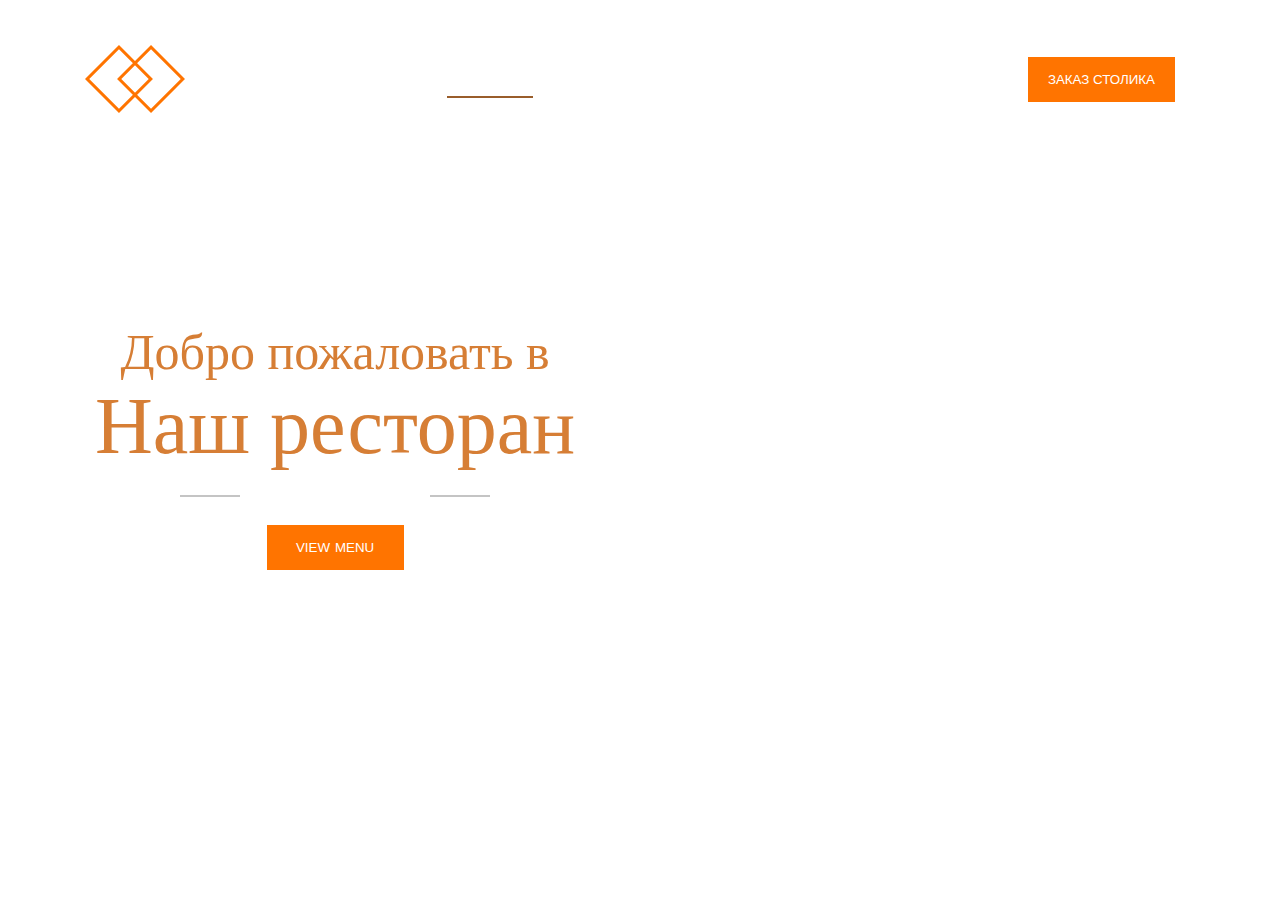
==== public/index.html @ fabf2971 "Сверстал шапку" ====
<!DOCTYPE html><html lang="en"><head>    <meta charset="UTF-8">    <meta http-equiv="X-UA-Compatible" content="IE=edge">    <meta name="viewport" content="width=device-width,initial-scale=1">    <link rel="stylesheet" href="css/main.min.css">    <title>Наш ресторан - ДОМ ЛУЧШЕЙ ЕДЫ</title></head><body>    <header class="header header__block">    <div class="conteiner">        <div class="header__menu menu">            <div class="logo logo__header">                <picture><source srcset="img/icon/logo.svg" type="image/webp"><img src="img/icon/logo.svg" alt=""></picture>            </div>            <div class="menu__burger-header visually-hidden">                <span class="burger"><span>            </span></span></div>            <div class="menu__header">                <nav class="header__nav nav">                    <ul class="menu-list list__menu">                        <li class="active"><a href="index.html">ГЛАВНАЯ</a></li>                        <li><a href="#">МЕНЮ</a></li>                        <li><a href="#">О НАС</a></li>                        <li><a href="#">БРОНЬ</a></li>                        <li><a href="#"><picture><source srcset="img/icon/cart.svg" type="image/webp"><img src="img/icon/cart.svg" alt=""></picture></a></li>                    </ul>                </nav>                <div class="booking booking__wrap">                    <div class="contact">                        <a href="tel:+9998887654"><picture><source srcset="img/icon/phone.svg" type="image/webp"><img src="img/icon/phone.svg" width="23px" alt=""></picture><span class="number number-header">+999-888-76-54</span></a>                        <p>Свяжитесь с нами для<br>                              бронирования</p>                    </div>                    <div class="bt__wrapper"><button class="bt bt__nav bt-page" type="button">ЗАКАЗ СТОЛИКА</button></div>                </div>            </div>        </div>        <div class="welcome welcome__wrap">            <div class="wrap__welcome">                <p class="header__title">Добро пожаловать в <br><span class="header__title-big">Наш ресторан</span></p>                <h1 class="h1 h1__welcome">ДОМ ЛУЧШЕЙ ЕДЫ</h1>                <button type="button" class="bt bt-page bt__view">MENU</button>            </div>        </div>    </div></header>     <script src="js/main.js"></script></body></html>
---- public/css/main.min.css ----
@charset "UTF-8";body,p,ul{margin:0}html{-webkit-box-sizing:border-box;box-sizing:border-box}body,ul{padding:0}ul{list-style:none}body{font-family:"Tinos";font-weight:400;-webkit-box-sizing:border-box;box-sizing:border-box}a{text-decoration:none}a:link,a:visited{color:#fff}a:hover{color:#bb743a}a:active{color:#995d2b}.conteiner{margin:0 auto;max-width:1110px;padding:0 10px;width:100%}button{border:0;padding:0;background:0 0;cursor:pointer}.bt{color:#fff;-webkit-transition:.5s;-o-transition:.5s;transition:.5s}.bt-page{background-color:#ff7400;padding:15px 20px}.bt-page :active,.bt-page :focus,.bt-page:hover{background-color:#c75c05;color:#f3decc;-webkit-transition:.5s;-o-transition:.5s;transition:.5s}.bt__view{width:137px;text-align:center}.bt__wrapper{display:-webkit-inline-box;display:-ms-inline-flexbox;display:inline-flex;-webkit-box-align:center;-ms-flex-align:center;align-items:center}@font-face{font-family:"Tinos";src:url(/font/Tinos.woff2),url(/font/Tinos.woff);font-weight:400;font-style:normal;font-display:swap}@font-face{font-family:"Open Sans";src:url(/font/OpenSans-Regular.woff2),url(/font/OpenSans-Regular.woff);font-weight:400;font-style:normal;font-display:swap}@font-face{font-family:"Open Sans";src:url(/font/OpenSans-Bold.woff2),url(/font/OpenSans-Bold.woff);font-weight:700;font-style:normal;font-display:swap}@font-face{font-family:"Open Sans";src:url(/font/OpenSans-italic.woff2),url(/font/OpenSans-italic.woff);font-weight:400;font-style:italic;font-display:swap}.header__block{background-image:url(/img/bg/bg_header.jpg);background-position:50% 50%;background-size:cover;background-repeat:no-repeat;min-height:800px;height:100%;color:#fff;padding-top:45px;font-size:14px;overflow:hidden}.burger,.burger::after,.burger::before{display:block;width:30px;height:4px;border-radius:50px;background-color:#ff7400}.burger{-webkit-transition:.5s;-o-transition:.5s;transition:.5s;position:relative;margin-right:18px}.burger::after,.burger::before{content:"";position:absolute;z-index:2}.burger::after{top:8px;left:0}.burger::before{top:-8px;left:0}.burger__open{display:block;background-color:transparent}.burger__open::after,.burger__open::before{-webkit-transition:.5s;-o-transition:.5s;transition:.5s;top:0;left:0;-webkit-transform:rotate(40deg);-ms-transform:rotate(40deg);transform:rotate(40deg)}.burger__open::before{-webkit-transform:rotate(-40deg);-ms-transform:rotate(-40deg);transform:rotate(-40deg)}.menu__active{background-color:#81420e;position:absolute;width:320px;min-height:500px;height:100%;top:0;right:0}.menu__active .header__nav::after{content:"";height:0}.menu__active .menu-list{margin-top:50px;margin-left:25px;margin-right:60px}.menu__active,.menu__active .list__menu{display:-webkit-box;display:-ms-flexbox;display:flex;-webkit-box-orient:vertical;-webkit-box-direction:normal;-ms-flex-direction:column;flex-direction:column}.menu__active .list__menu{font-size:18px}.menu__active .list__menu li{border-bottom:1px #da6404 solid}.menu__active .list__menu li:last-child::after{content:"Корзина";font-size:18px;padding-left:5px;font-family:"Tinos";text-transform:uppercase}.menu__active .active{border:0}.menu__active .booking__wrap{-webkit-box-orient:vertical;-webkit-box-direction:normal;-ms-flex-direction:column;flex-direction:column;margin-left:25px;-webkit-box-align:center;-ms-flex-align:center;align-items:center}.menu__active .contact{font-size:18px;margin-top:35px;margin-bottom:15px}.menu__active .contact a{font-size:18px}.menu__active .contact p{text-align:center}.logo__header{margin-right:auto;width:100px;height:68px}.header__menu{-webkit-box-align:center;-ms-flex-align:center;align-items:center;margin-bottom:200px;overflow:hidden;padding-right:20px}.header__menu,.list__menu,.menu__header{display:-webkit-box;display:-ms-flexbox;display:flex}.menu__header{-webkit-box-align:center;-ms-flex-align:center;align-items:center}.list__menu{-ms-flex-wrap:wrap;flex-wrap:wrap}.list__menu li{padding:10px;margin-right:5px}.header__nav{margin-right:30px;position:relative;padding-right:10px}.header__nav::after{content:"";height:51px;width:1px;background-color:#fff;display:inline-block;position:absolute;right:0;top:-10px}.booking__wrap,.contact a{display:-webkit-box;display:-ms-flexbox;display:flex}.contact{min-width:160px;margin-right:45px}.contact p{margin:0;line-height:16px}.contact a{font-size:18px;-webkit-box-align:center;-ms-flex-align:center;align-items:center}.number-header{display:inline-block;padding-left:5px}.active{border-bottom:2px solid #995d2b}.wrap__welcome{padding:10px;display:-webkit-inline-box;display:-ms-inline-flexbox;display:inline-flex;-webkit-box-pack:center;-ms-flex-pack:center;justify-content:center;-webkit-box-orient:vertical;-webkit-box-direction:normal;-ms-flex-direction:column;flex-direction:column;-webkit-box-align:center;-ms-flex-align:center;align-items:center}.welcome__wrap{display:-webkit-box;display:-ms-flexbox;display:flex}.header__title{font-size:50px;color:#d67e35;text-align:center}.header__title-big{font-size:80px}.h1{font-size:18px;font-family:"Open Sans",sans-serif;text-align:center}.h1__welcome{margin-bottom:20px;position:relative;z-index:-2}@supports (-webkit-appearance:none){.header__block{background-image:url(/img/bg/bg_header.webp)}}@media (min-width:768px){.bt__view::before{content:"VIEW";padding-right:5px}.visually-hidden{position:absolute;width:1px;height:1px;margin:-1px;border:0;padding:0;white-space:nowrap;-webkit-clip-path:inset(100%);clip-path:inset(100%);clip:rect(0 0 0 0);overflow:hidden}.h1__welcome::after,.h1__welcome::before{content:"";width:60px;height:2px;background-color:#c4c4c4;display:block;position:absolute}.h1__welcome::after{top:50%;right:-68px}.h1__welcome::before{top:50%;left:-68px}}@media (max-width:900px){.list__menu li{padding:10px 8px}.contact,.header__nav{margin-right:15px}.contact{min-width:140px}.contact a{font-size:14px}.welcome__wrap{-webkit-box-pack:center;-ms-flex-pack:center;justify-content:center}.header__title{font-size:40px}.header__title-big{font-size:70px}}@media (max-width:768px){.menu__header{position:absolute;width:1px;height:1px;margin:-1px;border:0;padding:0;white-space:nowrap;-webkit-clip-path:inset(100%);clip-path:inset(100%);clip:rect(0 0 0 0);overflow:hidden}.header__title{font-size:30px}.header__title-big{font-size:40px}.h1{font-size:15px}}@media (max-width:576px){.logo__header{margin-left:14px;display:-webkit-box;display:-ms-flexbox;display:flex;-webkit-box-align:center;-ms-flex-align:center;align-items:center}.logo__header img{width:45px;height:31px}}
/*# sourceMappingURL=[data-uri] */
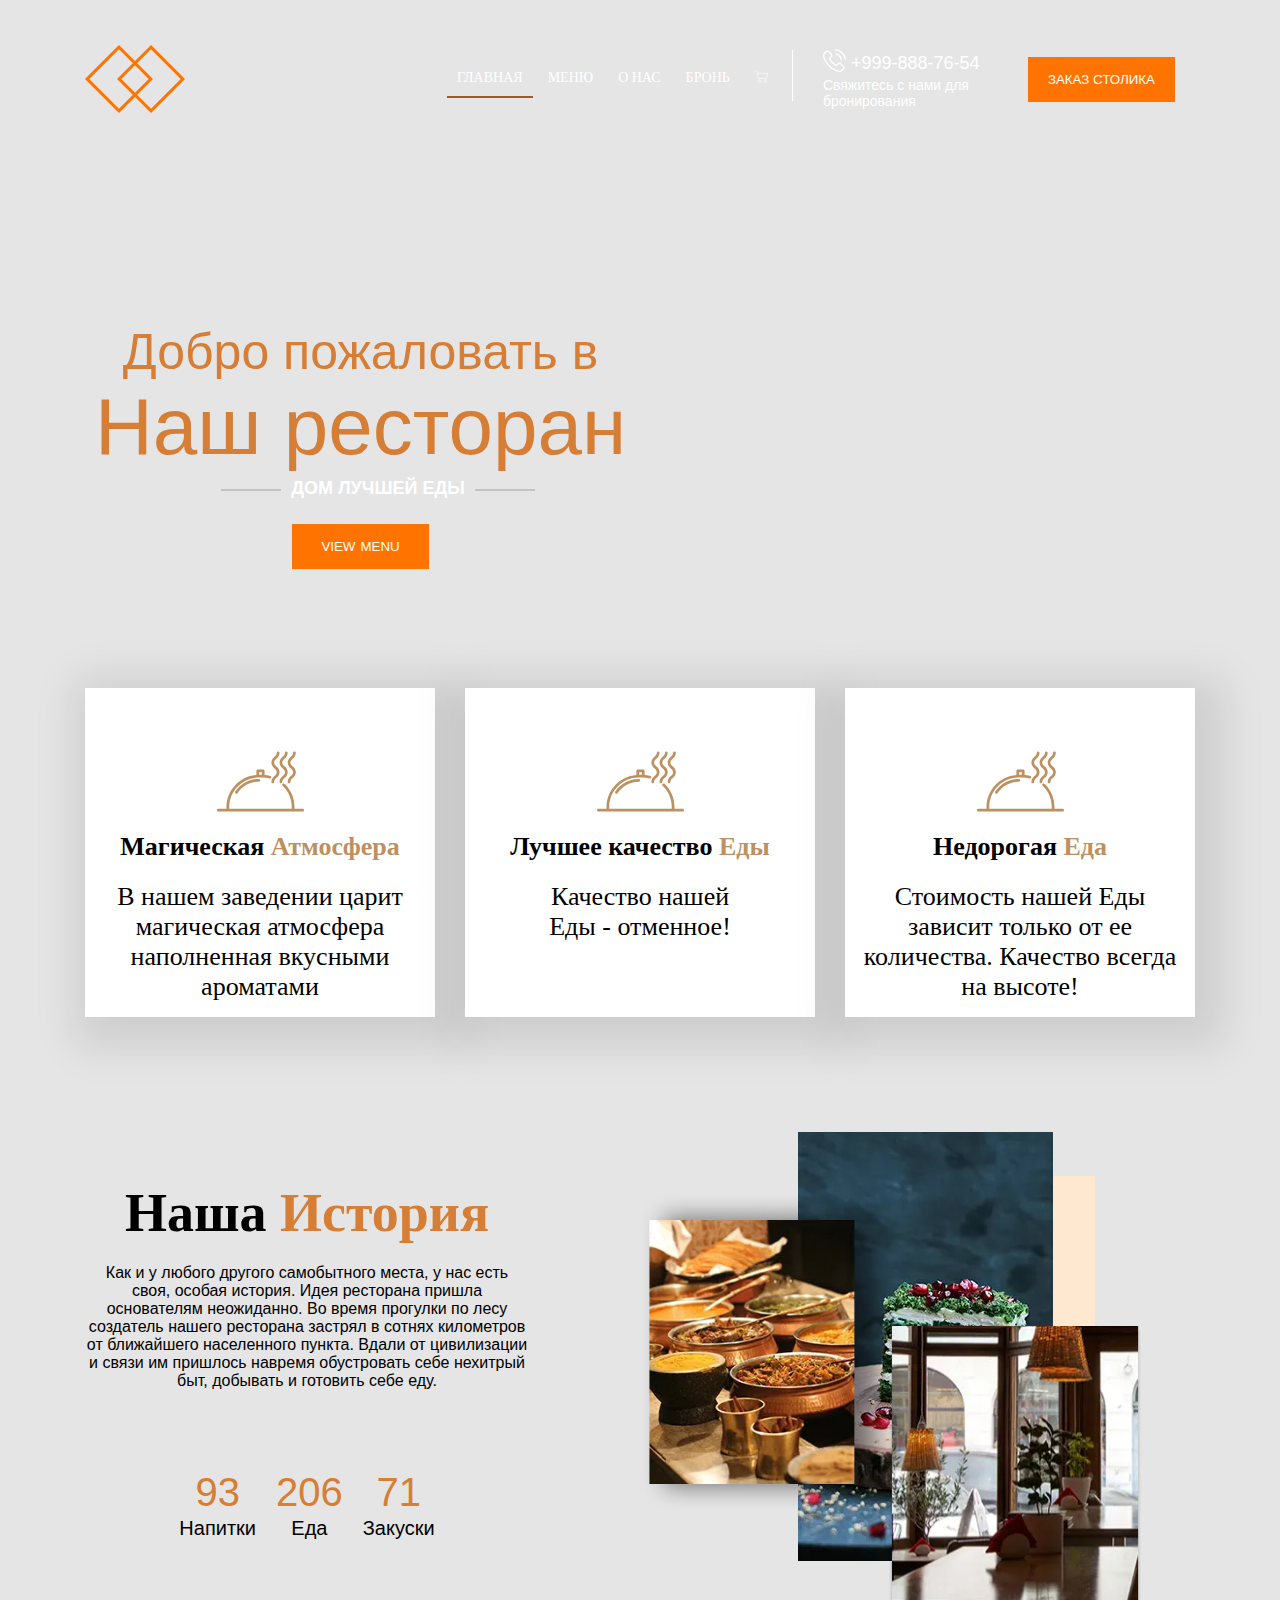
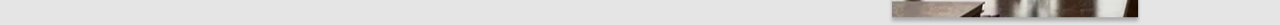
==== commit 32f78281: "Правки шапки, И новый блок." ====
--- a/public/index.html
+++ b/public/index.html
@@ -39,13 +39,83 @@
         </div>         <div class="welcome welcome__wrap">             <div class="wrap__welcome">-                <p class="header__title">Добро пожаловать в <br><span class="header__title-big">Наш ресторан</span></p>+                <p class="header__title title_color">Добро пожаловать в <br><span class="header__title-big">Наш ресторан</span></p>                 <h1 class="h1 h1__welcome">ДОМ ЛУЧШЕЙ ЕДЫ</h1>                 <button type="button" class="bt bt-page bt__view">MENU</button>             </div>         </div>     </div> </header>+   +    <section class="benefits">+    <div class="conteiner">+        <div class="benefits__items">+            <ul class="list-benefits__wrap">+                <li class="list-benefits__item item">+                    <picture><source srcset="img/img_block/history/dish.svg" type="image/webp"><img src="img/img_block/history/dish.svg" alt=""></picture>+                    <div class="item__content">+                        <h2 class="h2_benefits">Магическая <span class="benefits__text-accent">Атмосфера</span></h2>+                        <p>В нашем заведении царит магическая атмосфера+                            наполненная вкусными ароматами</p>+                    </div>         +                </li>+                <li class="list-benefits__item item">+                    <picture><source srcset="img/img_block/history/dish.svg" type="image/webp"><img src="img/img_block/history/dish.svg" alt=""></picture>+                    <div class="item__content">+                        <h2 class="h2_benefits">Лучшее качество <span class="benefits__text-accent">Еды</span></h2>+                        <p>Качество нашей<br> +                            Еды - отменное!</p>+                    </div>         +                </li>+                <li class="list-benefits__item item">+                    <picture><source srcset="img/img_block/history/dish.svg" type="image/webp"><img src="img/img_block/history/dish.svg" alt=""></picture>+                    <div class="item__content">+                        <h2 class="h2_benefits">Недорогая <span class="benefits__text-accent">Еда</span></h2>+                        <p>Стоимость нашей Еды+                            зависит только от ее+                            количества. Качество+                            всегда на высоте!</p>+                    </div>         +                </li>+            </ul>+        </div>+    </div>+</section>+<section class="history">+    <div class="conteiner">+        <div class="history__content history-wrap">+            <div class="history__content-text history__content_box">+                <div class="content-text__wrap">+                    <h2>Наша <span class="title_color">История</span></h2>+                    <p class="history__text">Как и у любого другого самобытного места, у нас есть своя, особая история. Идея ресторана пришла основателям неожиданно. Во время прогулки по лесу создатель нашего ресторана застрял в сотнях километров от ближайшего населенного пункта. Вдали от цивилизации и связи им пришлось навремя обустровать себе нехитрый быт, добывать и готовить себе еду.</p>+                    <ul class="list-product list-product__wrap">+                        <li class="appellation">+                            <span class="title_color">93</span>+                            <p>Напитки</p>+                        </li>+                        <li class="appellation">+                            <span class="title_color">206</span>+                            <p>Еда</p>+                        </li>+                        <li class="appellation">+                            <span class="title_color">71</span>+                            <p>Закуски</p>+                        </li>+                    </ul>+                </div>    +            </div>+            <div class="history__content-image history__content_box">+                <div class="content-image__box">+                    <div class="decor__block"></div>+                    <picture><source srcset="img/img_block/history/dessert.webp" type="image/webp"><img class="img__dessert" src="img/img_block/history/dessert.png" alt=""></picture>+                    <picture><source srcset="img/img_block/history/decor.webp" type="image/webp"><img class="img__decor" src="img/img_block/history/decor.png" alt=""></picture>+                    <picture><source srcset="img/img_block/history/food.webp" type="image/webp"><img class="img__food" src="img/img_block/history/food.png" alt=""></picture>+                </div>+            </div>+        </div>+    </div>+</section>+<section class="offers"></section>       <script src="js/main.js"></script> </body>--- a/public/css/main.min.css
+++ b/public/css/main.min.css
@@ -1,2 +1,2 @@
-@charset "UTF-8";body,p,ul{margin:0}html{-webkit-box-sizing:border-box;box-sizing:border-box}body,ul{padding:0}ul{list-style:none}body{font-family:"Tinos";font-weight:400;-webkit-box-sizing:border-box;box-sizing:border-box}a{text-decoration:none}a:link,a:visited{color:#fff}a:hover{color:#bb743a}a:active{color:#995d2b}.conteiner{margin:0 auto;max-width:1110px;padding:0 10px;width:100%}button{border:0;padding:0;background:0 0;cursor:pointer}.bt{color:#fff;-webkit-transition:.5s;-o-transition:.5s;transition:.5s}.bt-page{background-color:#ff7400;padding:15px 20px}.bt-page :active,.bt-page :focus,.bt-page:hover{background-color:#c75c05;color:#f3decc;-webkit-transition:.5s;-o-transition:.5s;transition:.5s}.bt__view{width:137px;text-align:center}.bt__wrapper{display:-webkit-inline-box;display:-ms-inline-flexbox;display:inline-flex;-webkit-box-align:center;-ms-flex-align:center;align-items:center}@font-face{font-family:"Tinos";src:url(/font/Tinos.woff2),url(/font/Tinos.woff);font-weight:400;font-style:normal;font-display:swap}@font-face{font-family:"Open Sans";src:url(/font/OpenSans-Regular.woff2),url(/font/OpenSans-Regular.woff);font-weight:400;font-style:normal;font-display:swap}@font-face{font-family:"Open Sans";src:url(/font/OpenSans-Bold.woff2),url(/font/OpenSans-Bold.woff);font-weight:700;font-style:normal;font-display:swap}@font-face{font-family:"Open Sans";src:url(/font/OpenSans-italic.woff2),url(/font/OpenSans-italic.woff);font-weight:400;font-style:italic;font-display:swap}.header__block{background-image:url(/img/bg/bg_header.jpg);background-position:50% 50%;background-size:cover;background-repeat:no-repeat;min-height:800px;height:100%;color:#fff;padding-top:45px;font-size:14px;overflow:hidden}.burger,.burger::after,.burger::before{display:block;width:30px;height:4px;border-radius:50px;background-color:#ff7400}.burger{-webkit-transition:.5s;-o-transition:.5s;transition:.5s;position:relative;margin-right:18px}.burger::after,.burger::before{content:"";position:absolute;z-index:2}.burger::after{top:8px;left:0}.burger::before{top:-8px;left:0}.burger__open{display:block;background-color:transparent}.burger__open::after,.burger__open::before{-webkit-transition:.5s;-o-transition:.5s;transition:.5s;top:0;left:0;-webkit-transform:rotate(40deg);-ms-transform:rotate(40deg);transform:rotate(40deg)}.burger__open::before{-webkit-transform:rotate(-40deg);-ms-transform:rotate(-40deg);transform:rotate(-40deg)}.menu__active{background-color:#81420e;position:absolute;width:320px;min-height:500px;height:100%;top:0;right:0}.menu__active .header__nav::after{content:"";height:0}.menu__active .menu-list{margin-top:50px;margin-left:25px;margin-right:60px}.menu__active,.menu__active .list__menu{display:-webkit-box;display:-ms-flexbox;display:flex;-webkit-box-orient:vertical;-webkit-box-direction:normal;-ms-flex-direction:column;flex-direction:column}.menu__active .list__menu{font-size:18px}.menu__active .list__menu li{border-bottom:1px #da6404 solid}.menu__active .list__menu li:last-child::after{content:"Корзина";font-size:18px;padding-left:5px;font-family:"Tinos";text-transform:uppercase}.menu__active .active{border:0}.menu__active .booking__wrap{-webkit-box-orient:vertical;-webkit-box-direction:normal;-ms-flex-direction:column;flex-direction:column;margin-left:25px;-webkit-box-align:center;-ms-flex-align:center;align-items:center}.menu__active .contact{font-size:18px;margin-top:35px;margin-bottom:15px}.menu__active .contact a{font-size:18px}.menu__active .contact p{text-align:center}.logo__header{margin-right:auto;width:100px;height:68px}.header__menu{-webkit-box-align:center;-ms-flex-align:center;align-items:center;margin-bottom:200px;overflow:hidden;padding-right:20px}.header__menu,.list__menu,.menu__header{display:-webkit-box;display:-ms-flexbox;display:flex}.menu__header{-webkit-box-align:center;-ms-flex-align:center;align-items:center}.list__menu{-ms-flex-wrap:wrap;flex-wrap:wrap}.list__menu li{padding:10px;margin-right:5px}.header__nav{margin-right:30px;position:relative;padding-right:10px}.header__nav::after{content:"";height:51px;width:1px;background-color:#fff;display:inline-block;position:absolute;right:0;top:-10px}.booking__wrap,.contact a{display:-webkit-box;display:-ms-flexbox;display:flex}.contact{min-width:160px;margin-right:45px}.contact p{margin:0;line-height:16px}.contact a{font-size:18px;-webkit-box-align:center;-ms-flex-align:center;align-items:center}.number-header{display:inline-block;padding-left:5px}.active{border-bottom:2px solid #995d2b}.wrap__welcome{padding:10px;display:-webkit-inline-box;display:-ms-inline-flexbox;display:inline-flex;-webkit-box-pack:center;-ms-flex-pack:center;justify-content:center;-webkit-box-orient:vertical;-webkit-box-direction:normal;-ms-flex-direction:column;flex-direction:column;-webkit-box-align:center;-ms-flex-align:center;align-items:center}.welcome__wrap{display:-webkit-box;display:-ms-flexbox;display:flex}.header__title{font-size:50px;color:#d67e35;text-align:center}.header__title-big{font-size:80px}.h1{font-size:18px;font-family:"Open Sans",sans-serif;text-align:center}.h1__welcome{margin-bottom:20px;position:relative;z-index:-2}@supports (-webkit-appearance:none){.header__block{background-image:url(/img/bg/bg_header.webp)}}@media (min-width:768px){.bt__view::before{content:"VIEW";padding-right:5px}.visually-hidden{position:absolute;width:1px;height:1px;margin:-1px;border:0;padding:0;white-space:nowrap;-webkit-clip-path:inset(100%);clip-path:inset(100%);clip:rect(0 0 0 0);overflow:hidden}.h1__welcome::after,.h1__welcome::before{content:"";width:60px;height:2px;background-color:#c4c4c4;display:block;position:absolute}.h1__welcome::after{top:50%;right:-68px}.h1__welcome::before{top:50%;left:-68px}}@media (max-width:900px){.list__menu li{padding:10px 8px}.contact,.header__nav{margin-right:15px}.contact{min-width:140px}.contact a{font-size:14px}.welcome__wrap{-webkit-box-pack:center;-ms-flex-pack:center;justify-content:center}.header__title{font-size:40px}.header__title-big{font-size:70px}}@media (max-width:768px){.menu__header{position:absolute;width:1px;height:1px;margin:-1px;border:0;padding:0;white-space:nowrap;-webkit-clip-path:inset(100%);clip-path:inset(100%);clip:rect(0 0 0 0);overflow:hidden}.header__title{font-size:30px}.header__title-big{font-size:40px}.h1{font-size:15px}}@media (max-width:576px){.logo__header{margin-left:14px;display:-webkit-box;display:-ms-flexbox;display:flex;-webkit-box-align:center;-ms-flex-align:center;align-items:center}.logo__header img{width:45px;height:31px}}
-/*# sourceMappingURL=[data-uri] */+@charset "UTF-8";p{font-family:"Open Sans",sans-serif}*,html{-webkit-box-sizing:border-box;box-sizing:border-box}ul{list-style:none}body,h2,p,ul{margin:0}body,ul{padding:0}body{font-family:"Tinos";font-weight:400;width:100%;background-color:#e5e5e5}a{text-decoration:none}a:link,a:visited{color:#fff}a:hover{color:#bb743a}a:active{color:#995d2b}.conteiner{margin:0 auto;max-width:1130px;padding:0 10px;width:100%}.title_color{color:#d67e35}button{border:0;padding:0;background:0 0;cursor:pointer}.bt{color:#fff;-webkit-transition:.5s;-o-transition:.5s;transition:.5s}.bt-page{background-color:#ff7400;padding:15px 20px}.bt-page :active,.bt-page :focus,.bt-page:hover{background-color:#c75c05;color:#f3decc;-webkit-transition:.5s;-o-transition:.5s;transition:.5s}.bt__view{width:137px;text-align:center}.bt__wrapper{display:-webkit-inline-box;display:-ms-inline-flexbox;display:inline-flex;-webkit-box-align:center;-ms-flex-align:center;align-items:center}@font-face{font-family:"Tinos";src:url(/font/Tinos.woff2),url(/font/Tinos.woff);font-weight:400;font-style:normal;font-display:swap}@font-face{font-family:"Open Sans";src:url(/font/OpenSans-Regular.woff2),url(/font/OpenSans-Regular.woff);font-weight:400;font-style:normal;font-display:swap}@font-face{font-family:"Open Sans";src:url(/font/OpenSans-Bold.woff2),url(/font/OpenSans-Bold.woff);font-weight:700;font-style:normal;font-display:swap}@font-face{font-family:"Open Sans";src:url(/font/OpenSans-italic.woff2),url(/font/OpenSans-italic.woff);font-weight:400;font-style:italic;font-display:swap}.header__block{background-image:url(/img/bg/bg_header.jpg);background-position:50% 50%;background-size:cover;background-repeat:no-repeat;min-height:800px;height:100%;color:#fff;padding-top:45px;font-size:14px;position:relative;z-index:1;width:100%}.burger,.burger::after,.burger::before{display:block;width:30px;height:4px;border-radius:50px;background-color:#ff7400}.burger{-webkit-transition:.5s;-o-transition:.5s;transition:.5s;position:relative;margin-right:18px}.burger::after,.burger::before{content:"";position:absolute;z-index:2}.burger::after{top:8px;left:0}.burger::before{top:-8px;left:0}.burger__open{display:block;background-color:transparent}.burger__open::after,.burger__open::before{-webkit-transition:.5s;-o-transition:.5s;transition:.5s;top:0;left:0;-webkit-transform:rotate(40deg);-ms-transform:rotate(40deg);transform:rotate(40deg)}.burger__open::before{-webkit-transform:rotate(-40deg);-ms-transform:rotate(-40deg);transform:rotate(-40deg)}.menu__active{background-color:#81420e;position:absolute;width:320px;min-height:500px;height:100%;top:0;right:0}.menu__active .header__nav::after{content:"";height:0}.menu__active .menu-list{margin-top:50px;margin-left:25px;margin-right:60px}.menu__active,.menu__active .list__menu{display:-webkit-box;display:-ms-flexbox;display:flex;-webkit-box-orient:vertical;-webkit-box-direction:normal;-ms-flex-direction:column;flex-direction:column}.menu__active .list__menu{font-size:18px}.menu__active .list__menu li{border-bottom:1px #da6404 solid}.menu__active .list__menu li:last-child::after{content:"Корзина";font-size:18px;padding-left:5px;font-family:"Tinos";text-transform:uppercase}.menu__active .active{border:0}.menu__active .booking__wrap{-webkit-box-orient:vertical;-webkit-box-direction:normal;-ms-flex-direction:column;flex-direction:column;margin-left:25px;-webkit-box-align:center;-ms-flex-align:center;align-items:center}.menu__active .contact{font-size:18px;margin-top:40px;margin-bottom:15px}.menu__active .contact a{font-size:18px}.menu__active .contact p{text-align:center}.logo__header{margin-right:auto;width:100px;height:68px}.header__menu{-webkit-box-align:center;-ms-flex-align:center;align-items:center;margin-bottom:200px;overflow:hidden;padding-right:20px}.header__menu,.list__menu,.menu__header{display:-webkit-box;display:-ms-flexbox;display:flex}.menu__header{-webkit-box-align:center;-ms-flex-align:center;align-items:center}.list__menu{-ms-flex-wrap:wrap;flex-wrap:wrap}.list__menu li{padding:10px;margin-right:5px}.header__nav{margin-right:30px;position:relative;padding-right:10px}.header__nav::after{content:"";height:51px;width:1px;background-color:#fff;display:inline-block;position:absolute;right:0;top:-10px}.booking__wrap,.contact a{display:-webkit-box;display:-ms-flexbox;display:flex}.contact{font-family:"Open Sans",sans-serif;min-width:160px;margin-right:45px}.contact p{margin:0;line-height:16px}.contact a{font-size:18px;-webkit-box-align:center;-ms-flex-align:center;align-items:center}.number-header{display:inline-block;padding-left:5px}.active{border-bottom:2px solid #995d2b}.wrap__welcome{padding:10px;display:-webkit-inline-box;display:-ms-inline-flexbox;display:inline-flex;-webkit-box-pack:center;-ms-flex-pack:center;justify-content:center;-webkit-box-orient:vertical;-webkit-box-direction:normal;-ms-flex-direction:column;flex-direction:column;-webkit-box-align:center;-ms-flex-align:center;align-items:center}.welcome__wrap{display:-webkit-box;display:-ms-flexbox;display:flex}.header__title{font-size:50px;font-family:"Tinosc",sans-serif;text-align:center}.header__title-big{font-size:80px;margin-bottom:10px}.appellation span,.h1,.item__content p{text-align:center;font-family:"Open Sans",sans-serif}.h1{margin:0;padding:5px;font-size:18px}.h1__welcome{position:relative;margin-bottom:20px;z-index:-2}.benefits__items{margin-bottom:165px}.list-benefits__wrap{width:100%;display:-webkit-box;display:-ms-flexbox;display:flex;position:relative;-ms-flex-line-pack:stretch;align-content:stretch;z-index:2;margin-top:-112px;-webkit-box-pack:justify;-ms-flex-pack:justify;justify-content:space-between}.list-benefits__item{padding:15px;-webkit-box-flex:0;-ms-flex:0 1 350px;flex:0 1 350px;font-size:26px;-webkit-box-shadow:10px 10px 40px 20px rgba(0,0,0,.1);box-shadow:10px 10px 40px 20px rgba(0,0,0,.1);background-color:#fff}.list-benefits__item img{margin-top:35px}.item__content,.list-benefits__item{display:-webkit-box;display:-ms-flexbox;display:flex;-webkit-box-orient:vertical;-webkit-box-direction:normal;-ms-flex-direction:column;flex-direction:column;-webkit-box-align:center;-ms-flex-align:center;align-items:center}.item__content p{font-family:"Tinos",sans-serif}.h2_benefits{text-align:center;font-size:26px;margin-bottom:20px}.benefits__text-accent{color:#bc9060}.history{background-color:#e5e5e5}.history-wrap{display:-webkit-box;display:-ms-flexbox;display:flex}.history__content_box{-webkit-box-flex:1;-ms-flex:1 1 50%;flex:1 1 50%}.content-text__wrap,.history__content-text{display:-webkit-box;display:-ms-flexbox;display:flex;-webkit-box-orient:vertical;-webkit-box-direction:normal;-ms-flex-direction:column;flex-direction:column;-webkit-box-align:center;-ms-flex-align:center;align-items:center}.content-text__wrap{-ms-flex-item-align:start;align-self:start;max-width:444px}.content-text__wrap h2{font-size:54px;margin-bottom:20px}.history__text{text-align:center;font-size:16px;margin-bottom:80px}.list-product__wrap{display:-webkit-inline-box;display:-ms-inline-flexbox;display:inline-flex}.appellation{margin:0 10px}.appellation span{display:block;font-size:40px;margin-bottom:2px}.appellation p{font-size:20px;text-align:center}.history__content-image{display:-webkit-box;display:-ms-flexbox;display:flex;-webkit-box-align:center;-ms-flex-align:center;align-items:center;-webkit-box-pack:center;-ms-flex-pack:center;justify-content:center}.content-image__box{position:relative;width:200px;height:300px;top:-80px;right:20px}.decor__block{position:absolute;width:212px;height:164px;background-color:#ffe8d0;top:15%;left:85px}.img__dessert{width:255px;position:absolute;top:0;left:0}.img__decor,.img__food{top:65%;left:90px;width:254px;position:absolute}.img__food{top:20%;left:-160px;width:263px}@supports (-webkit-appearance:none){.header__block{background-image:url(/img/bg/bg_header.webp)}}@media (min-width:768px){.bt__view::before{content:"VIEW";padding-right:5px}.visually-hidden{position:absolute;width:1px;height:1px;margin:-1px;border:0;padding:0;white-space:nowrap;-webkit-clip-path:inset(100%);clip-path:inset(100%);clip:rect(0 0 0 0);overflow:hidden}.h1__welcome{margin-left:35px}.h1__welcome::after,.h1__welcome::before{content:"";width:60px;height:2px;background-color:#c4c4c4;display:block;position:absolute}.h1__welcome::after{top:50%;right:-65px}.h1__welcome::before{top:50%;left:-65px}}@media (max-width:1200px){.list-benefits__wrap{-ms-flex-wrap:wrap;flex-wrap:wrap}.list-benefits__item{padding:7px;min-width:300px}}@media (max-width:1080px){.list-benefits__item{-webkit-box-flex:1;-ms-flex:1 1 100%;flex:1 1 100%;width:100%;margin-bottom:14px}}@media (max-width:900px){.list__menu li{padding:10px 8px}.contact,.header__nav{margin-right:15px}.contact{min-width:140px}.contact a{font-size:14px}.welcome__wrap{-webkit-box-pack:center;-ms-flex-pack:center;justify-content:center}.header__title{font-size:40px}.header__title-big{font-size:70px}}@media (max-width:768px){.menu__header{position:absolute;width:1px;height:1px;margin:-1px;border:0;padding:0;white-space:nowrap;-webkit-clip-path:inset(100%);clip-path:inset(100%);clip:rect(0 0 0 0);overflow:hidden}.header__title{font-size:30px}.header__title-big{font-size:40px}.h1{font-size:15px}}@media (max-width:576px){.logo__header{margin-left:14px;display:-webkit-box;display:-ms-flexbox;display:flex;-webkit-box-align:center;-ms-flex-align:center;align-items:center}.logo__header img{width:45px;height:31px}}
+/*# sourceMappingURL=[data-uri] */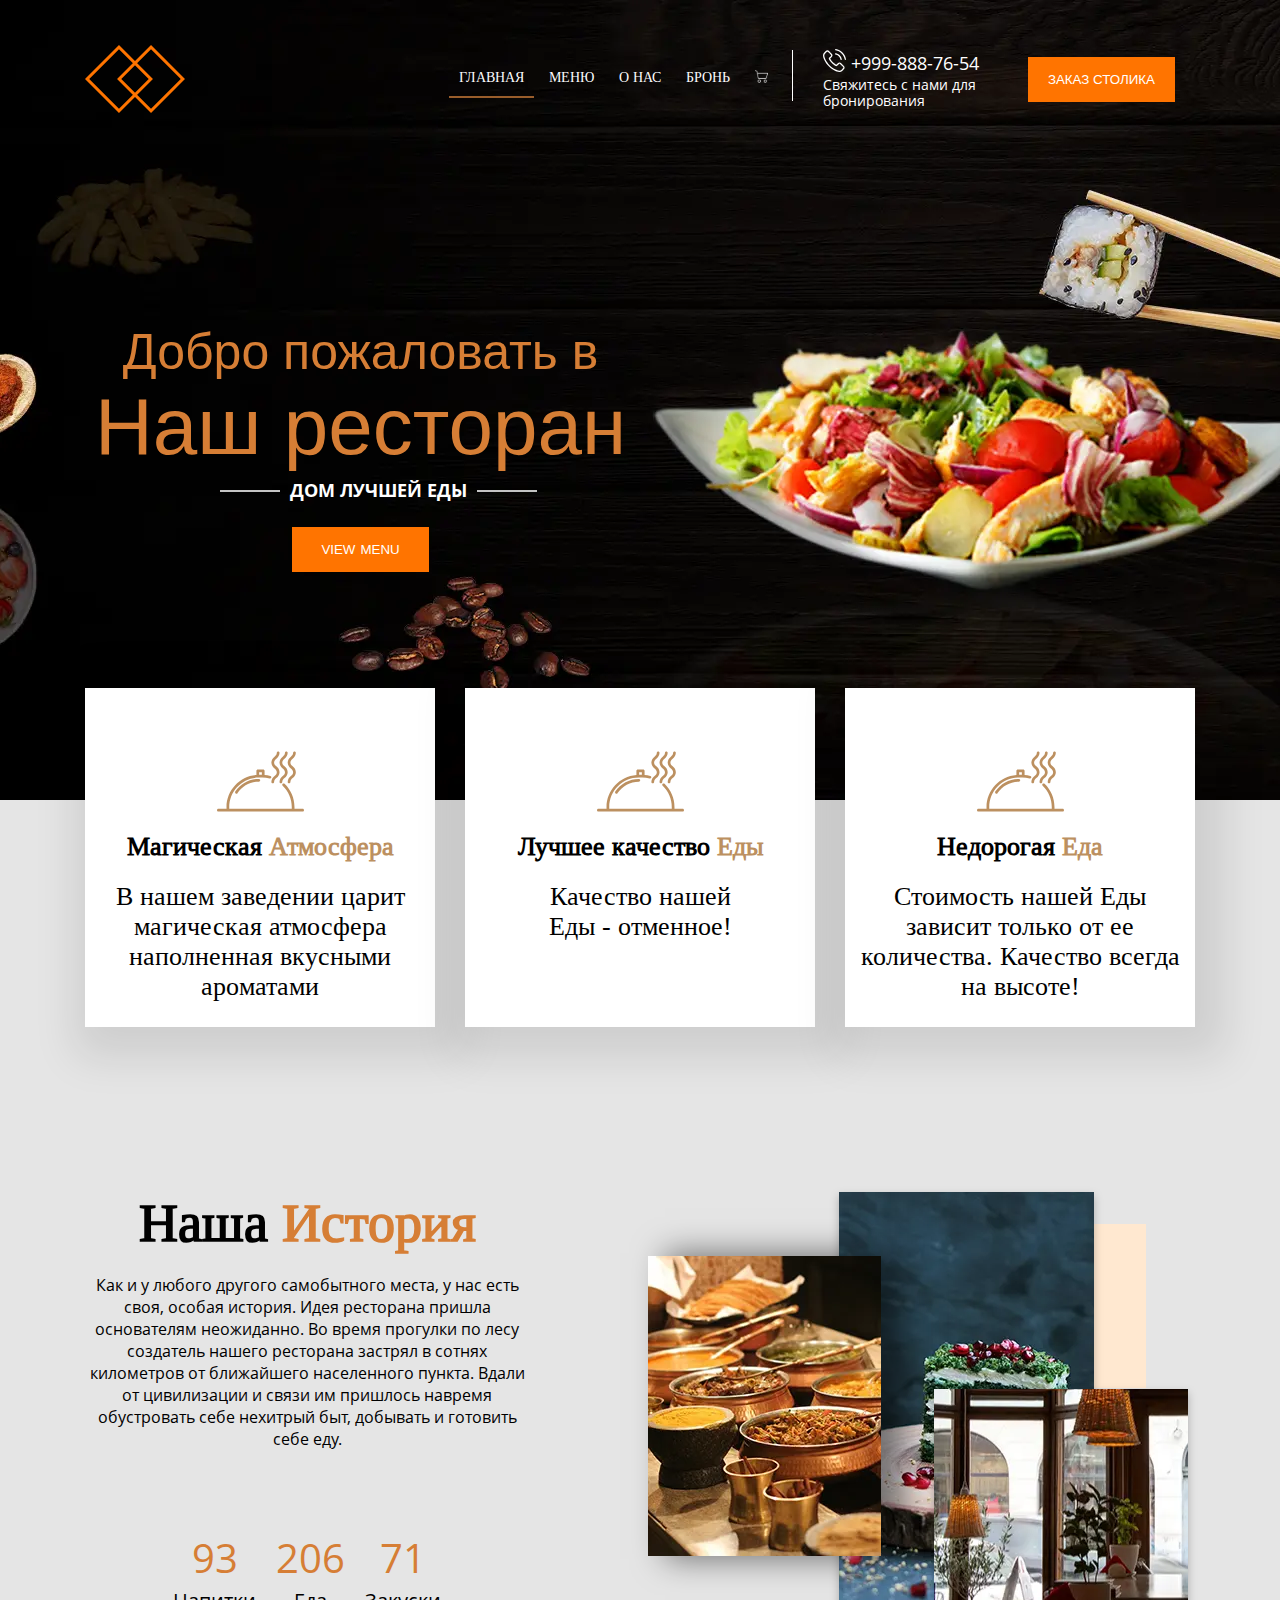
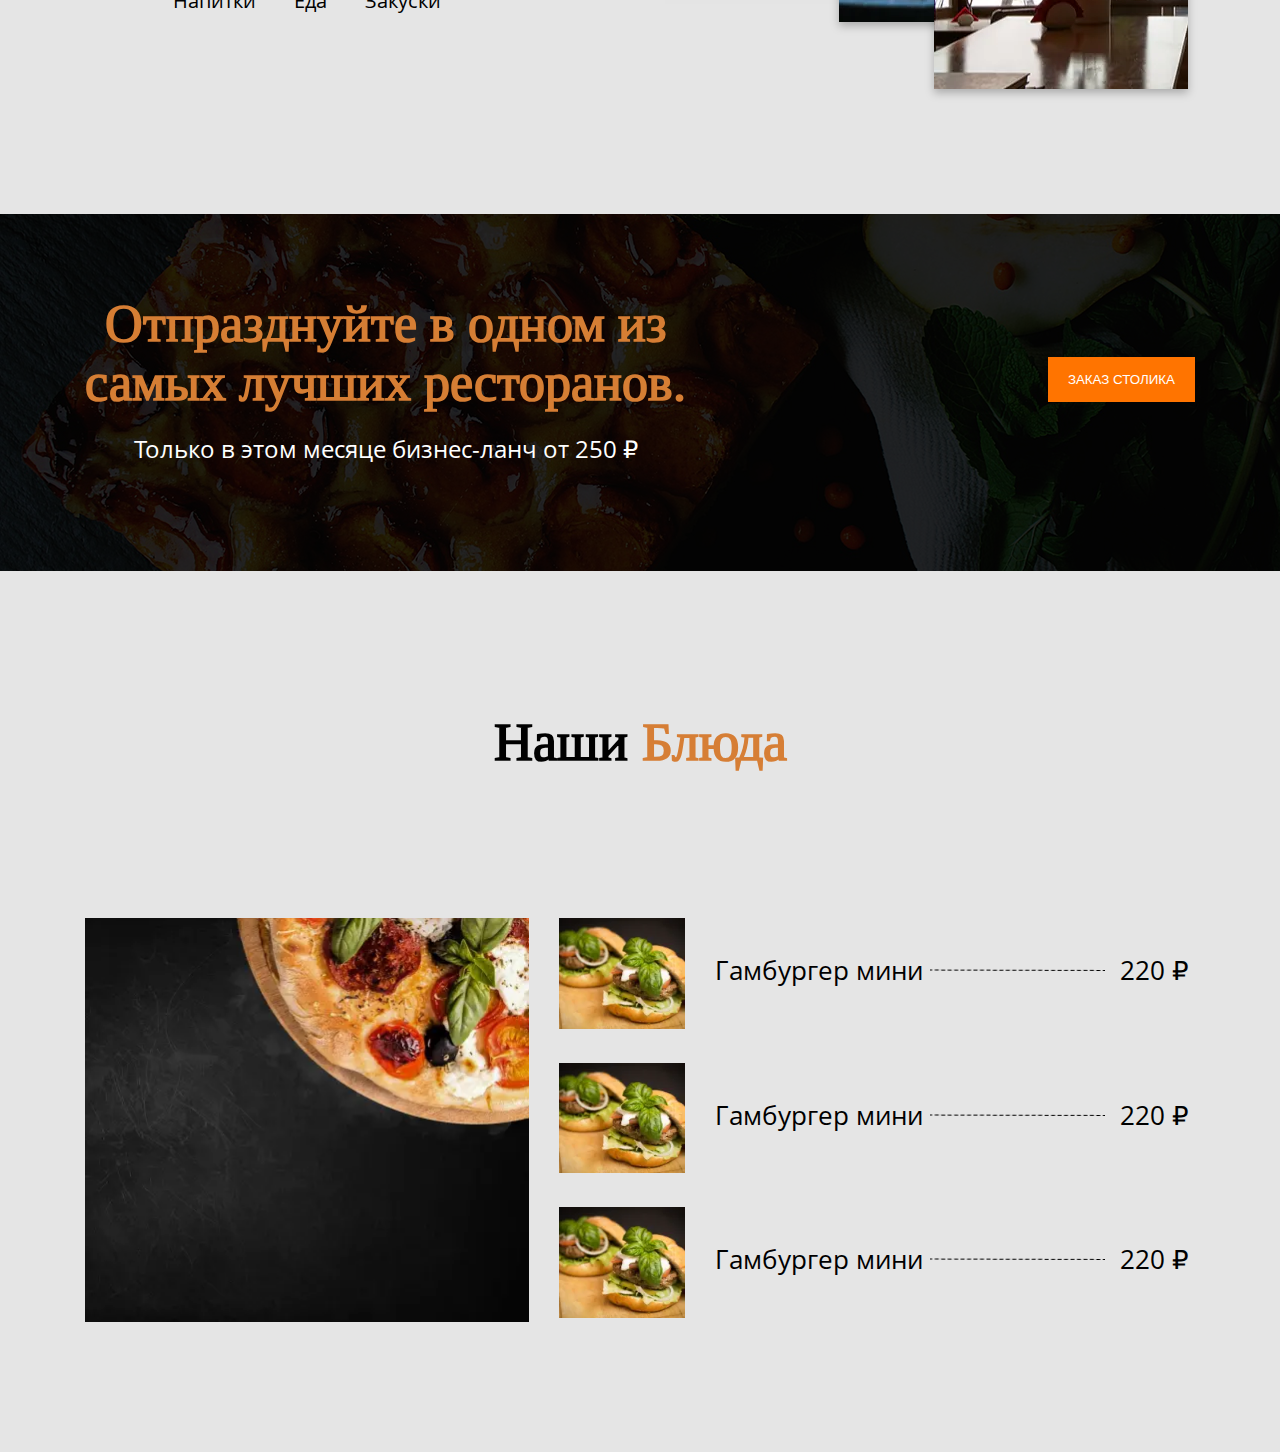
==== commit 1287b941: "Правки и новые блоки" ====
--- a/public/index.html
+++ b/public/index.html
@@ -46,7 +46,6 @@
         </div>     </div> </header>-        <section class="benefits">     <div class="conteiner">         <div class="benefits__items">@@ -84,7 +83,7 @@
 <section class="history">     <div class="conteiner">         <div class="history__content history-wrap">-            <div class="history__content-text history__content_box">+            <div class="content-text history__content_box">                 <div class="content-text__wrap">                     <h2>Наша <span class="title_color">История</span></h2>                     <p class="history__text">Как и у любого другого самобытного места, у нас есть своя, особая история. Идея ресторана пришла основателям неожиданно. Во время прогулки по лесу создатель нашего ресторана застрял в сотнях километров от ближайшего населенного пункта. Вдали от цивилизации и связи им пришлось навремя обустровать себе нехитрый быт, добывать и готовить себе еду.</p>@@ -104,19 +103,88 @@
                     </ul>                 </div>                 </div>-            <div class="history__content-image history__content_box">-                <div class="content-image__box">+            <div class="content-image history__content_box">+                <div class="content-image__box box-img">                     <div class="decor__block"></div>-                    <picture><source srcset="img/img_block/history/dessert.webp" type="image/webp"><img class="img__dessert" src="img/img_block/history/dessert.png" alt=""></picture>-                    <picture><source srcset="img/img_block/history/decor.webp" type="image/webp"><img class="img__decor" src="img/img_block/history/decor.png" alt=""></picture>-                    <picture><source srcset="img/img_block/history/food.webp" type="image/webp"><img class="img__food" src="img/img_block/history/food.png" alt=""></picture>+                    <div class="content-img content__photo-1"><picture><source srcset="img/img_block/history/dessert.webp" type="image/webp"><img src="img/img_block/history/dessert.png" alt=""></picture></div>+                    <div class="content-img content__photo-2"><picture><source srcset="img/img_block/history/decor.webp" type="image/webp"><img src="img/img_block/history/decor.png" alt=""></picture></div>+                    <div class="content-img content__photo-3"><picture><source srcset="img/img_block/history/food.webp" type="image/webp"><img src="img/img_block/history/food.png" alt=""></picture></div>                 </div>             </div>         </div>     </div> </section>-<section class="offers"></section>+<section class="offers">+    <div class="conteiner">+        <div class="offers-wrap offers__content">+            <div class="offers-text content__offers">+                <div class="content__text">  +                    <h2>Отпразднуйте в одном из <br>+                        самых лучших ресторанов.</h2>+                    <p>Только в этом месяце бизнес-ланч от 250 ₽</p>+                </div>    +            </div>+            <div class="offers-linc content__offers">+                <button class="bt bt-page btn__offers" type="button">ЗАКАЗ СТОЛИКА</button>+            </div>+        </div>+    </div>+</section>++    <section class="food">+    <div class="conteiner">+        <div class="food-wrap food__content">+            <div class="food__title">+                <h2>Наши <span class="title_color">Блюда</span></h2>+            </div>+            <div class="food-card food-card__wrap">+                <div class="poster">+                    <div class="poster__box">+                        <picture><source srcset="img/img_block/menu/pizza.webp" type="image/webp"><img src="img/img_block/menu/pizza.png" alt=""></picture>+                    </div>+                </div>+                <div class="placard">+                    <ul class="list-placard placard__items">+                        <li class="item-food item-food__wrapper">+                            <div class="exterior">+                                <picture><source srcset="img/img_block/menu/hamburger_mini.webp" type="image/webp"><img src="img/img_block/menu/hamburger_mini.png" alt=""></picture>+                            </div>+                            <div class="cost cost__wrapper">+                                <p class="name-food">Гамбургер мини</p>+                                <div class="vector"></div>+                                <p class="prise">220 &#x20BD</p>+                            </div>+                        </li>+                        <li class="item-food item-food__wrapper">+                            <div class="exterior">+                                <picture><source srcset="img/img_block/menu/hamburger_mini.webp" type="image/webp"><img src="img/img_block/menu/hamburger_mini.png" alt=""></picture>+                            </div>+                            <div class="cost cost__wrapper">+                                <p class="name-food">Гамбургер мини</p>+                                <div class="vector"></div>+                                <p class="prise">220 &#x20BD</p>+                            </div>+                        </li>+                        <li class="item-food item-food__wrapper">+                            <div class="exterior">+                                <picture><source srcset="img/img_block/menu/hamburger_mini.webp" type="image/webp"><img src="img/img_block/menu/hamburger_mini.png" alt=""></picture>+                            </div>+                            <div class="cost cost__wrapper">+                                <p class="name-food">Гамбургер мини</p>+                                <div class="vector"></div>+                                <p class="prise">220 &#x20BD</p>+                            </div>+                        </li>+                    </ul>+                </div>+            </div>+        </div>+    </div>+</section>+<section class="menu"></section>+<section class="reviews"></section>     +  <script src="js/main.js"></script> </body> </html>--- a/public/css/main.min.css
+++ b/public/css/main.min.css
@@ -1,2 +1,2 @@
-@charset "UTF-8";p{font-family:"Open Sans",sans-serif}*,html{-webkit-box-sizing:border-box;box-sizing:border-box}ul{list-style:none}body,h2,p,ul{margin:0}body,ul{padding:0}body{font-family:"Tinos";font-weight:400;width:100%;background-color:#e5e5e5}a{text-decoration:none}a:link,a:visited{color:#fff}a:hover{color:#bb743a}a:active{color:#995d2b}.conteiner{margin:0 auto;max-width:1130px;padding:0 10px;width:100%}.title_color{color:#d67e35}button{border:0;padding:0;background:0 0;cursor:pointer}.bt{color:#fff;-webkit-transition:.5s;-o-transition:.5s;transition:.5s}.bt-page{background-color:#ff7400;padding:15px 20px}.bt-page :active,.bt-page :focus,.bt-page:hover{background-color:#c75c05;color:#f3decc;-webkit-transition:.5s;-o-transition:.5s;transition:.5s}.bt__view{width:137px;text-align:center}.bt__wrapper{display:-webkit-inline-box;display:-ms-inline-flexbox;display:inline-flex;-webkit-box-align:center;-ms-flex-align:center;align-items:center}@font-face{font-family:"Tinos";src:url(/font/Tinos.woff2),url(/font/Tinos.woff);font-weight:400;font-style:normal;font-display:swap}@font-face{font-family:"Open Sans";src:url(/font/OpenSans-Regular.woff2),url(/font/OpenSans-Regular.woff);font-weight:400;font-style:normal;font-display:swap}@font-face{font-family:"Open Sans";src:url(/font/OpenSans-Bold.woff2),url(/font/OpenSans-Bold.woff);font-weight:700;font-style:normal;font-display:swap}@font-face{font-family:"Open Sans";src:url(/font/OpenSans-italic.woff2),url(/font/OpenSans-italic.woff);font-weight:400;font-style:italic;font-display:swap}.header__block{background-image:url(/img/bg/bg_header.jpg);background-position:50% 50%;background-size:cover;background-repeat:no-repeat;min-height:800px;height:100%;color:#fff;padding-top:45px;font-size:14px;position:relative;z-index:1;width:100%}.burger,.burger::after,.burger::before{display:block;width:30px;height:4px;border-radius:50px;background-color:#ff7400}.burger{-webkit-transition:.5s;-o-transition:.5s;transition:.5s;position:relative;margin-right:18px}.burger::after,.burger::before{content:"";position:absolute;z-index:2}.burger::after{top:8px;left:0}.burger::before{top:-8px;left:0}.burger__open{display:block;background-color:transparent}.burger__open::after,.burger__open::before{-webkit-transition:.5s;-o-transition:.5s;transition:.5s;top:0;left:0;-webkit-transform:rotate(40deg);-ms-transform:rotate(40deg);transform:rotate(40deg)}.burger__open::before{-webkit-transform:rotate(-40deg);-ms-transform:rotate(-40deg);transform:rotate(-40deg)}.menu__active{background-color:#81420e;position:absolute;width:320px;min-height:500px;height:100%;top:0;right:0}.menu__active .header__nav::after{content:"";height:0}.menu__active .menu-list{margin-top:50px;margin-left:25px;margin-right:60px}.menu__active,.menu__active .list__menu{display:-webkit-box;display:-ms-flexbox;display:flex;-webkit-box-orient:vertical;-webkit-box-direction:normal;-ms-flex-direction:column;flex-direction:column}.menu__active .list__menu{font-size:18px}.menu__active .list__menu li{border-bottom:1px #da6404 solid}.menu__active .list__menu li:last-child::after{content:"Корзина";font-size:18px;padding-left:5px;font-family:"Tinos";text-transform:uppercase}.menu__active .active{border:0}.menu__active .booking__wrap{-webkit-box-orient:vertical;-webkit-box-direction:normal;-ms-flex-direction:column;flex-direction:column;margin-left:25px;-webkit-box-align:center;-ms-flex-align:center;align-items:center}.menu__active .contact{font-size:18px;margin-top:40px;margin-bottom:15px}.menu__active .contact a{font-size:18px}.menu__active .contact p{text-align:center}.logo__header{margin-right:auto;width:100px;height:68px}.header__menu{-webkit-box-align:center;-ms-flex-align:center;align-items:center;margin-bottom:200px;overflow:hidden;padding-right:20px}.header__menu,.list__menu,.menu__header{display:-webkit-box;display:-ms-flexbox;display:flex}.menu__header{-webkit-box-align:center;-ms-flex-align:center;align-items:center}.list__menu{-ms-flex-wrap:wrap;flex-wrap:wrap}.list__menu li{padding:10px;margin-right:5px}.header__nav{margin-right:30px;position:relative;padding-right:10px}.header__nav::after{content:"";height:51px;width:1px;background-color:#fff;display:inline-block;position:absolute;right:0;top:-10px}.booking__wrap,.contact a{display:-webkit-box;display:-ms-flexbox;display:flex}.contact{font-family:"Open Sans",sans-serif;min-width:160px;margin-right:45px}.contact p{margin:0;line-height:16px}.contact a{font-size:18px;-webkit-box-align:center;-ms-flex-align:center;align-items:center}.number-header{display:inline-block;padding-left:5px}.active{border-bottom:2px solid #995d2b}.wrap__welcome{padding:10px;display:-webkit-inline-box;display:-ms-inline-flexbox;display:inline-flex;-webkit-box-pack:center;-ms-flex-pack:center;justify-content:center;-webkit-box-orient:vertical;-webkit-box-direction:normal;-ms-flex-direction:column;flex-direction:column;-webkit-box-align:center;-ms-flex-align:center;align-items:center}.welcome__wrap{display:-webkit-box;display:-ms-flexbox;display:flex}.header__title{font-size:50px;font-family:"Tinosc",sans-serif;text-align:center}.header__title-big{font-size:80px;margin-bottom:10px}.appellation span,.h1,.item__content p{text-align:center;font-family:"Open Sans",sans-serif}.h1{margin:0;padding:5px;font-size:18px}.h1__welcome{position:relative;margin-bottom:20px;z-index:-2}.benefits__items{margin-bottom:165px}.list-benefits__wrap{width:100%;display:-webkit-box;display:-ms-flexbox;display:flex;position:relative;-ms-flex-line-pack:stretch;align-content:stretch;z-index:2;margin-top:-112px;-webkit-box-pack:justify;-ms-flex-pack:justify;justify-content:space-between}.list-benefits__item{padding:15px;-webkit-box-flex:0;-ms-flex:0 1 350px;flex:0 1 350px;font-size:26px;-webkit-box-shadow:10px 10px 40px 20px rgba(0,0,0,.1);box-shadow:10px 10px 40px 20px rgba(0,0,0,.1);background-color:#fff}.list-benefits__item img{margin-top:35px}.item__content,.list-benefits__item{display:-webkit-box;display:-ms-flexbox;display:flex;-webkit-box-orient:vertical;-webkit-box-direction:normal;-ms-flex-direction:column;flex-direction:column;-webkit-box-align:center;-ms-flex-align:center;align-items:center}.item__content p{font-family:"Tinos",sans-serif}.h2_benefits{text-align:center;font-size:26px;margin-bottom:20px}.benefits__text-accent{color:#bc9060}.history{background-color:#e5e5e5}.history-wrap{display:-webkit-box;display:-ms-flexbox;display:flex}.history__content_box{-webkit-box-flex:1;-ms-flex:1 1 50%;flex:1 1 50%}.content-text__wrap,.history__content-text{display:-webkit-box;display:-ms-flexbox;display:flex;-webkit-box-orient:vertical;-webkit-box-direction:normal;-ms-flex-direction:column;flex-direction:column;-webkit-box-align:center;-ms-flex-align:center;align-items:center}.content-text__wrap{-ms-flex-item-align:start;align-self:start;max-width:444px}.content-text__wrap h2{font-size:54px;margin-bottom:20px}.history__text{text-align:center;font-size:16px;margin-bottom:80px}.list-product__wrap{display:-webkit-inline-box;display:-ms-inline-flexbox;display:inline-flex}.appellation{margin:0 10px}.appellation span{display:block;font-size:40px;margin-bottom:2px}.appellation p{font-size:20px;text-align:center}.history__content-image{display:-webkit-box;display:-ms-flexbox;display:flex;-webkit-box-align:center;-ms-flex-align:center;align-items:center;-webkit-box-pack:center;-ms-flex-pack:center;justify-content:center}.content-image__box{position:relative;width:200px;height:300px;top:-80px;right:20px}.decor__block{position:absolute;width:212px;height:164px;background-color:#ffe8d0;top:15%;left:85px}.img__dessert{width:255px;position:absolute;top:0;left:0}.img__decor,.img__food{top:65%;left:90px;width:254px;position:absolute}.img__food{top:20%;left:-160px;width:263px}@supports (-webkit-appearance:none){.header__block{background-image:url(/img/bg/bg_header.webp)}}@media (min-width:768px){.bt__view::before{content:"VIEW";padding-right:5px}.visually-hidden{position:absolute;width:1px;height:1px;margin:-1px;border:0;padding:0;white-space:nowrap;-webkit-clip-path:inset(100%);clip-path:inset(100%);clip:rect(0 0 0 0);overflow:hidden}.h1__welcome{margin-left:35px}.h1__welcome::after,.h1__welcome::before{content:"";width:60px;height:2px;background-color:#c4c4c4;display:block;position:absolute}.h1__welcome::after{top:50%;right:-65px}.h1__welcome::before{top:50%;left:-65px}}@media (max-width:1200px){.list-benefits__wrap{-ms-flex-wrap:wrap;flex-wrap:wrap}.list-benefits__item{padding:7px;min-width:300px}}@media (max-width:1080px){.list-benefits__item{-webkit-box-flex:1;-ms-flex:1 1 100%;flex:1 1 100%;width:100%;margin-bottom:14px}}@media (max-width:900px){.list__menu li{padding:10px 8px}.contact,.header__nav{margin-right:15px}.contact{min-width:140px}.contact a{font-size:14px}.welcome__wrap{-webkit-box-pack:center;-ms-flex-pack:center;justify-content:center}.header__title{font-size:40px}.header__title-big{font-size:70px}}@media (max-width:768px){.menu__header{position:absolute;width:1px;height:1px;margin:-1px;border:0;padding:0;white-space:nowrap;-webkit-clip-path:inset(100%);clip-path:inset(100%);clip:rect(0 0 0 0);overflow:hidden}.header__title{font-size:30px}.header__title-big{font-size:40px}.h1{font-size:15px}}@media (max-width:576px){.logo__header{margin-left:14px;display:-webkit-box;display:-ms-flexbox;display:flex;-webkit-box-align:center;-ms-flex-align:center;align-items:center}.logo__header img{width:45px;height:31px}}
-/*# sourceMappingURL=[data-uri] */+@charset "UTF-8";p{font-family:"Open Sans",sans-serif}*,html{-webkit-box-sizing:border-box;box-sizing:border-box}ul{list-style:none}body,h2,p,ul{margin:0}body,ul{padding:0}body{font-family:"Tinos";font-weight:400;width:100%;background-color:#e5e5e5}a{text-decoration:none}a:link,a:visited{color:#fff}a:hover{color:#bb743a}a:active{color:#995d2b}.conteiner{margin:0 auto;max-width:1130px;padding:0 10px;width:100%}.title_color{color:#d67e35}button{border:0;padding:0;background:0 0;cursor:pointer}.bt{color:#fff;-webkit-transition:.5s;-o-transition:.5s;transition:.5s}.bt-page{background-color:#ff7400;padding:15px 20px}.bt-page :active,.bt-page :focus,.bt-page:hover{background-color:#c75c05;color:#f3decc;-webkit-transition:.5s;-o-transition:.5s;transition:.5s}.bt__view{width:137px;text-align:center}.bt__wrapper{display:-webkit-inline-box;display:-ms-inline-flexbox;display:inline-flex;-webkit-box-align:center;-ms-flex-align:center;align-items:center}@font-face{font-family:"Tinos";src:url(../font/Tinos.woff2),url(../font/Tinos.woff);font-weight:400;font-style:normal;font-display:swap}@font-face{font-family:"Open Sans";src:url(../font/OpenSans-Regular.woff2),url(../font/OpenSans-Regular.woff);font-weight:400;font-style:normal;font-display:swap}@font-face{font-family:"Open Sans";src:url(../font/OpenSans-Bold.woff2),url(../font/OpenSans-Bold.woff);font-weight:700;font-style:normal;font-display:swap}@font-face{font-family:"Open Sans";src:url(../font/OpenSans-italic.woff2),url(../font/OpenSans-italic.woff);font-weight:400;font-style:italic;font-display:swap}.header__block{background-image:url(../img/bg/bg_header.jpg);background-position:50% 50%;background-size:cover;background-repeat:no-repeat;min-height:800px;height:100%;color:#fff;padding-top:45px;font-size:14px;position:relative;z-index:1;width:100%}.burger,.burger::after,.burger::before{display:block;width:30px;height:4px;border-radius:50px;background-color:#ff7400}.burger{-webkit-transition:.5s;-o-transition:.5s;transition:.5s;position:relative;margin-right:18px}.burger::after,.burger::before{content:"";position:absolute;z-index:2}.burger::after{top:8px;left:0}.burger::before{top:-8px;left:0}.burger__open{display:block;background-color:transparent}.burger__open::after,.burger__open::before{-webkit-transition:.5s;-o-transition:.5s;transition:.5s;top:0;left:0;-webkit-transform:rotate(40deg);-ms-transform:rotate(40deg);transform:rotate(40deg)}.burger__open::before{-webkit-transform:rotate(-40deg);-ms-transform:rotate(-40deg);transform:rotate(-40deg)}.menu__active{background-color:#81420e;position:absolute;width:320px;min-height:500px;height:100%;top:0;right:0}.menu__active .header__nav::after{content:"";height:0}.menu__active .menu-list{margin-top:50px;margin-left:25px;margin-right:60px}.menu__active,.menu__active .list__menu{display:-webkit-box;display:-ms-flexbox;display:flex;-webkit-box-orient:vertical;-webkit-box-direction:normal;-ms-flex-direction:column;flex-direction:column}.menu__active .list__menu{font-size:18px}.menu__active .list__menu li{border-bottom:1px #da6404 solid}.menu__active .list__menu li:last-child::after{content:"Корзина";font-size:18px;padding-left:5px;font-family:"Tinos";text-transform:uppercase}.menu__active .active{border:0}.menu__active .booking__wrap{-webkit-box-orient:vertical;-webkit-box-direction:normal;-ms-flex-direction:column;flex-direction:column;margin-left:25px;-webkit-box-align:center;-ms-flex-align:center;align-items:center}.menu__active .contact{font-size:18px;margin-top:40px;margin-bottom:15px}.menu__active .contact a{font-size:18px}.menu__active .contact p{text-align:center}.logo__header{margin-right:auto;width:100px;height:68px}.header__menu{-webkit-box-align:center;-ms-flex-align:center;align-items:center;margin-bottom:200px;overflow:hidden;padding-right:20px}.header__menu,.list__menu,.menu__header{display:-webkit-box;display:-ms-flexbox;display:flex}.menu__header{-webkit-box-align:center;-ms-flex-align:center;align-items:center}.list__menu{-ms-flex-wrap:wrap;flex-wrap:wrap}.list__menu li{padding:10px;margin-right:5px}.header__nav{margin-right:30px;position:relative;padding-right:10px}.header__nav::after{content:"";height:51px;width:1px;background-color:#fff;display:inline-block;position:absolute;right:0;top:-10px}.booking__wrap,.contact a{display:-webkit-box;display:-ms-flexbox;display:flex}.contact{font-family:"Open Sans",sans-serif;min-width:160px;margin-right:45px}.contact p{margin:0;line-height:16px}.contact a{font-size:18px;-webkit-box-align:center;-ms-flex-align:center;align-items:center}.number-header{display:inline-block;padding-left:5px}.active{border-bottom:2px solid #995d2b}.wrap__welcome{padding:10px;display:-webkit-inline-box;display:-ms-inline-flexbox;display:inline-flex;-webkit-box-pack:center;-ms-flex-pack:center;justify-content:center;-webkit-box-orient:vertical;-webkit-box-direction:normal;-ms-flex-direction:column;flex-direction:column;-webkit-box-align:center;-ms-flex-align:center;align-items:center}.welcome__wrap{display:-webkit-box;display:-ms-flexbox;display:flex}.header__title{font-size:50px;font-family:"Tinosc",sans-serif;text-align:center}.header__title-big{font-size:80px;margin-bottom:10px}.appellation span,.h1,.item__content p{text-align:center;font-family:"Open Sans",sans-serif}.h1{margin:0;padding:5px;font-size:18px}.h1__welcome{position:relative;margin-bottom:20px;z-index:-2}.benefits__items{margin-bottom:165px}.list-benefits__wrap{width:100%;display:-webkit-box;display:-ms-flexbox;display:flex;position:relative;-ms-flex-line-pack:stretch;align-content:stretch;z-index:2;margin-top:-112px;-webkit-box-pack:justify;-ms-flex-pack:justify;justify-content:space-between}.list-benefits__item{padding:15px;min-height:328px;-webkit-box-flex:0;-ms-flex:0 1 350px;flex:0 1 350px;font-size:26px;-webkit-box-shadow:10px 10px 40px 20px rgba(0,0,0,.1);box-shadow:10px 10px 40px 20px rgba(0,0,0,.1);background-color:#fff}.list-benefits__item img{margin-top:35px}.item__content,.list-benefits__item{display:-webkit-box;display:-ms-flexbox;display:flex;-webkit-box-orient:vertical;-webkit-box-direction:normal;-ms-flex-direction:column;flex-direction:column;-webkit-box-align:center;-ms-flex-align:center;align-items:center}.item__content p{font-family:"Tinos",sans-serif;margin-bottom:10px}.h2_benefits{text-align:center;font-size:26px;margin-bottom:20px}.benefits__text-accent{color:#bc9060}.history{background-color:#e5e5e5}.history__content{margin-bottom:122px}.history-wrap{display:-webkit-box;display:-ms-flexbox;display:flex}.history__content_box{-webkit-box-flex:1;-ms-flex:1 1 50%;flex:1 1 50%}.content-text,.content-text__wrap{display:-webkit-box;display:-ms-flexbox;display:flex;-webkit-box-orient:vertical;-webkit-box-direction:normal;-ms-flex-direction:column;flex-direction:column;-webkit-box-align:center;-ms-flex-align:center;align-items:center}.content-text__wrap{-ms-flex-item-align:start;align-self:start;max-width:444px}.content-text__wrap h2{font-size:54px;margin-bottom:20px}.history__text{text-align:center;font-size:16px;margin-bottom:80px}.list-product__wrap{display:-webkit-inline-box;display:-ms-inline-flexbox;display:inline-flex;margin-bottom:45px}.appellation{margin:0 10px}.appellation span{display:block;font-size:40px;margin-bottom:2px}.appellation p{font-size:20px;text-align:center}.content-image{display:-webkit-box;display:-ms-flexbox;display:flex;-webkit-box-align:center;-ms-flex-align:center;align-items:center;-webkit-box-pack:center;-ms-flex-pack:center;justify-content:center}.box-img{width:540px;height:500px}.content-image__box,.content-img{position:relative}.content-img{max-height:500px;max-width:300px}.decor__block{position:absolute;width:212px;height:164px;background-color:#ffe8d0;top:32px;right:42px}.content__photo-1{width:255px;position:absolute;top:0;right:94px}.content__photo-1 img,.content__photo-2 img{-webkit-filter:drop-shadow(0 4px 4px rgba(0,0,0,.25));filter:drop-shadow(0 4px 4px rgba(0,0,0,.25))}.content__photo-2{top:197px;right:0;width:254px;position:absolute}.content__photo-3{top:64px;left:0;position:absolute}.content__photo-3 img{-webkit-box-shadow:20px 0 30px 3px rgba(0,0,0,.5);box-shadow:20px 0 30px 3px rgba(0,0,0,.5)}.offers{background:url(../img/bg/shadow.png),url(../img/bg/bg_booking.png) 0 0/cover no-repeat;min-height:357px}.offers-wrap{display:-webkit-box;display:-ms-flexbox;display:flex}.content__offers{padding:70px 0}.content__text{-webkit-box-flex:1;-ms-flex:1 1 60%;flex:1 1 60%;text-align:center}.content__text h2{padding:10px 0;color:#d67e34;font-size:52px;margin-bottom:10px}.content__text p{font-size:24px;color:#fff;margin-bottom:10px}.food-wrap,.offers-linc{display:-webkit-box;display:-ms-flexbox;display:flex}.offers-linc{-webkit-box-pack:end;-ms-flex-pack:end;justify-content:end;-webkit-box-align:center;-ms-flex-align:center;align-items:center;-webkit-box-flex:1;-ms-flex:1 1 40%;flex:1 1 40%}.food-wrap{-webkit-box-orient:vertical;-webkit-box-direction:normal;-ms-flex-direction:column;flex-direction:column}.food__content{padding:130px 0}.food__title{padding:10px 0;-ms-flex-item-align:center;align-self:center;margin-bottom:135px}.food__title,.food__title h2{font-size:54px}.food-card__wrap{display:-webkit-box;display:-ms-flexbox;display:flex}.poster{-webkit-box-flex:1;-ms-flex:1 1 40%;flex:1 1 40%}.poster__box{overflow:hidden;position:relative;max-height:478px;max-width:445px;height:100%;width:100%}.poster__box img{position:absolute;height:100%;width:100%;-o-object-fit:cover;object-fit:cover}.placard{-webkit-box-flex:1;-ms-flex:1 1 60%;flex:1 1 60%}.list-placard{display:-webkit-box;display:-ms-flexbox;display:flex;-webkit-box-orient:vertical;-webkit-box-direction:normal;-ms-flex-direction:column;flex-direction:column}.placard__items li:last-child{margin-bottom:0}.item-food__wrapper{display:-webkit-box;display:-ms-flexbox;display:flex;margin-left:30px;margin-bottom:30px}.exterior{max-width:130px;overflow:hidden}.exterior img{width:100%}.cost{padding:0 5px 10px 30px;font-size:26px}.cost__wrapper{display:-webkit-box;display:-ms-flexbox;display:flex;width:100%;-webkit-box-pack:justify;-ms-flex-pack:justify;justify-content:space-between;-webkit-box-align:center;-ms-flex-align:center;align-items:center}.name-food{position:relative;min-width:215px}.prise{min-width:70px;margin:0 0 0 15px}.vector{background:url(../img/bg/Vector.png) center center repeat-x;width:100%;height:2px}@supports (-webkit-appearance:none){.header__block{background-image:url(../img/bg/bg_header.webp)}.offers{background:url(../img/bg/shadow.webp),url(../img/bg/bg_booking.png) 0 0/cover no-repeat}.vector{background:url(../img/bg/Vector.webp) center center repeat-x}}@media (min-width:768px){.bt__view::before{content:"VIEW";padding-right:5px}.visually-hidden{position:absolute;width:1px;height:1px;margin:-1px;border:0;padding:0;white-space:nowrap;-webkit-clip-path:inset(100%);clip-path:inset(100%);clip:rect(0 0 0 0);overflow:hidden}.h1__welcome{margin-left:35px}.h1__welcome::after,.h1__welcome::before{content:"";width:60px;height:2px;background-color:#c4c4c4;display:block;position:absolute}.h1__welcome::after{top:50%;right:-65px}.h1__welcome::before{top:50%;left:-65px}}@media (max-width:1250px){.history-wrap{-ms-flex-wrap:wrap;flex-wrap:wrap}.history__content_box{-webkit-box-flex:1;-ms-flex:1 1 100%;flex:1 1 100%}.content-text__wrap{-ms-flex-item-align:center;align-self:center}}@media (max-width:1200px){.list-benefits__wrap{-ms-flex-wrap:wrap;flex-wrap:wrap}.list-benefits__item{padding:7px;min-width:300px}}@media (max-width:1080px){.benefits__items{margin-bottom:90px}.list-benefits__item{min-height:276px;-webkit-box-flex:1;-ms-flex:1 1 100%;flex:1 1 100%;width:100%;margin-bottom:14px}}@media (max-width:1024px){.content__text h2{font-size:30px}.content__text p{font-size:24px}}@media (max-width:930px){.food__content{padding:50px 0 130px}.food__title{margin-bottom:68px}.food__title h2{font-size:40px}.food-card__wrap{-ms-flex-wrap:wrap;flex-wrap:wrap}.poster{-webkit-box-flex:1;-ms-flex:1 1 100%;flex:1 1 100%}.poster__box{min-height:478px;height:100%;margin:0 auto 50px}.placard{-webkit-box-flex:1;-ms-flex:1 1 100%;flex:1 1 100%}.cost{font-size:22px;-webkit-box-orient:vertical;-webkit-box-direction:normal;-ms-flex-direction:column;flex-direction:column;-webkit-box-align:center;-ms-flex-align:center;align-items:center;padding:0 0 0 7px}}@media (max-width:900px){.list__menu li{padding:10px 8px}.contact,.header__nav{margin-right:15px}.contact{min-width:140px}.contact a{font-size:14px}.welcome__wrap{-webkit-box-pack:center;-ms-flex-pack:center;justify-content:center}.header__title{font-size:40px}.header__title-big{font-size:70px}}@media (max-width:768px){.menu__header{position:absolute;width:1px;height:1px;margin:-1px;border:0;padding:0;white-space:nowrap;-webkit-clip-path:inset(100%);clip-path:inset(100%);clip:rect(0 0 0 0);overflow:hidden}.header__title{font-size:30px}.header__title-big{font-size:40px}.h1{font-size:15px}.content-text__wrap h2{font-size:40px;text-align:center}.content-text__wrap h2 span{display:block}.list-product__wrap{-ms-flex-wrap:wrap;flex-wrap:wrap}.appellation{-webkit-box-flex:1;-ms-flex:1 1 100%;flex:1 1 100%;margin-bottom:22px}.item-food__wrapper{margin-left:0}.cost__wrapper{-webkit-box-orient:vertical;-webkit-box-direction:normal;-ms-flex-direction:column;flex-direction:column;-webkit-box-align:center;-ms-flex-align:center;align-items:center;-webkit-box-pack:center;-ms-flex-pack:center;justify-content:center}.name-food{min-width:100px}.vector{height:0}}@media (max-width:700px){.offers-wrap{-ms-flex-wrap:wrap;flex-wrap:wrap}.content__offers{padding:20px 0}.content__offers,.content__text,.offers-linc{-webkit-box-flex:1;-ms-flex:1 1 100%;flex:1 1 100%}.content__text{margin-bottom:20px}.offers-linc{-webkit-box-pack:center;-ms-flex-pack:center;justify-content:center}}@media (max-width:660px){.box-img{max-width:291px;max-height:257px}.decor__block{width:114px;height:85px;top:20px;right:22px}.decor__block img{width:114px}.content__photo-1{max-width:137px;top:0;right:51px}.content__photo-1 img{width:137px}.content__photo-2{max-width:125px;top:103px;right:0}.content__photo-2 img{width:125px}.content__photo-3{width:136px;top:34px;left:0}.content__photo-3 img{width:136px}}@media (max-width:576px){.logo__header{margin-left:14px;display:-webkit-box;display:-ms-flexbox;display:flex;-webkit-box-align:center;-ms-flex-align:center;align-items:center}.logo__header img{width:45px;height:31px}}
+/*# sourceMappingURL=[data-uri]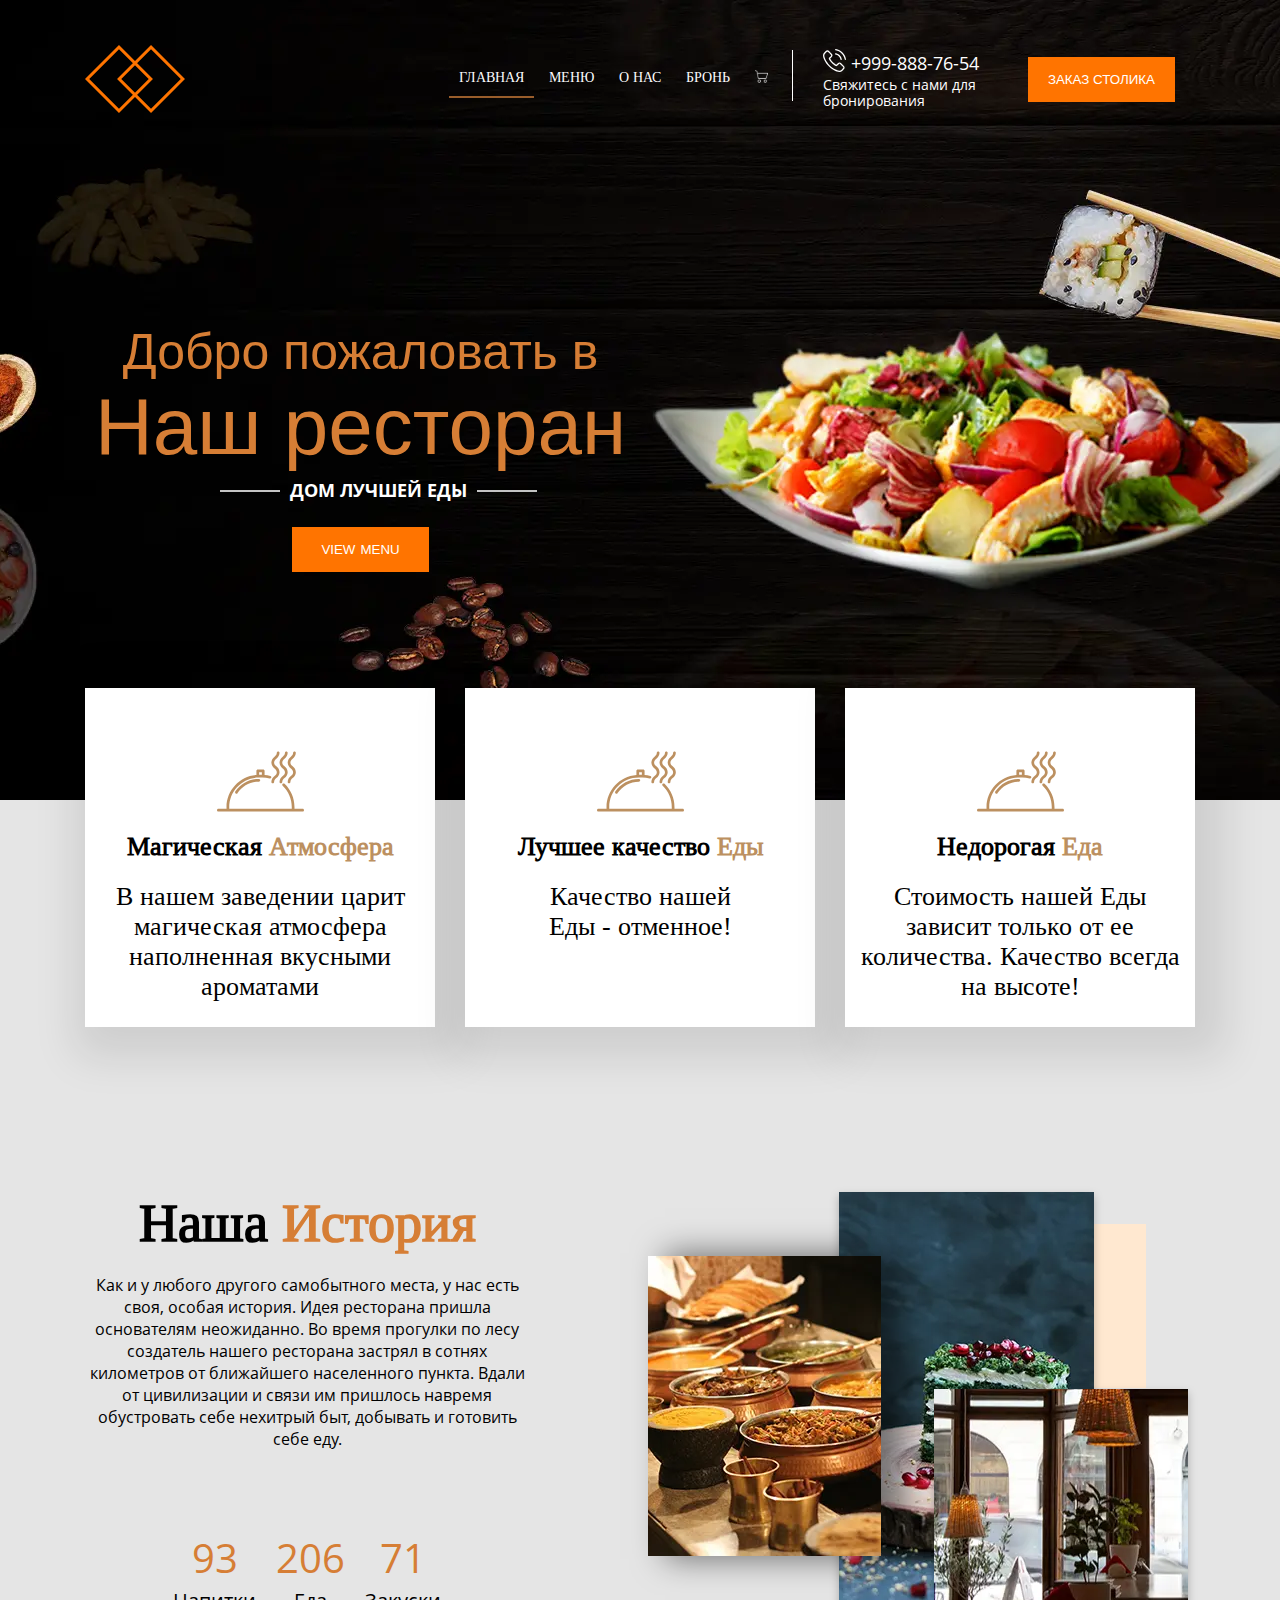
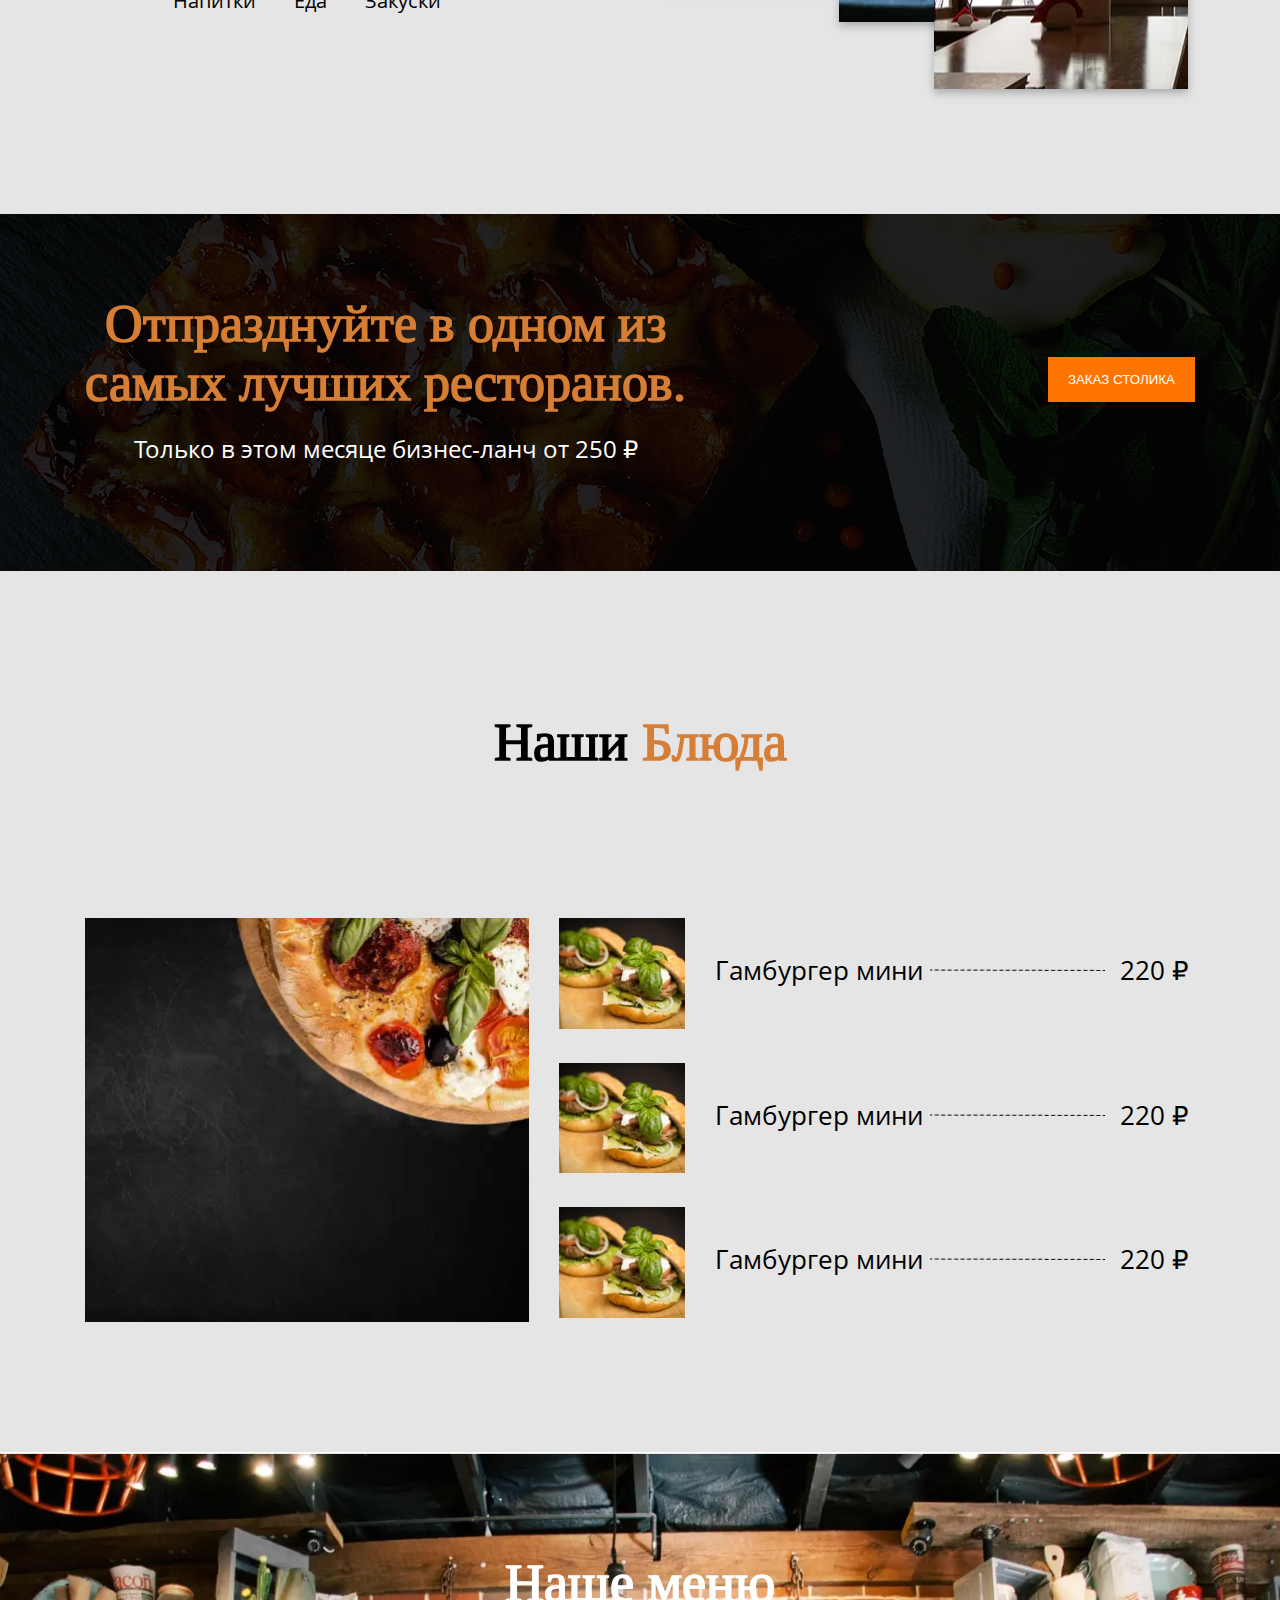
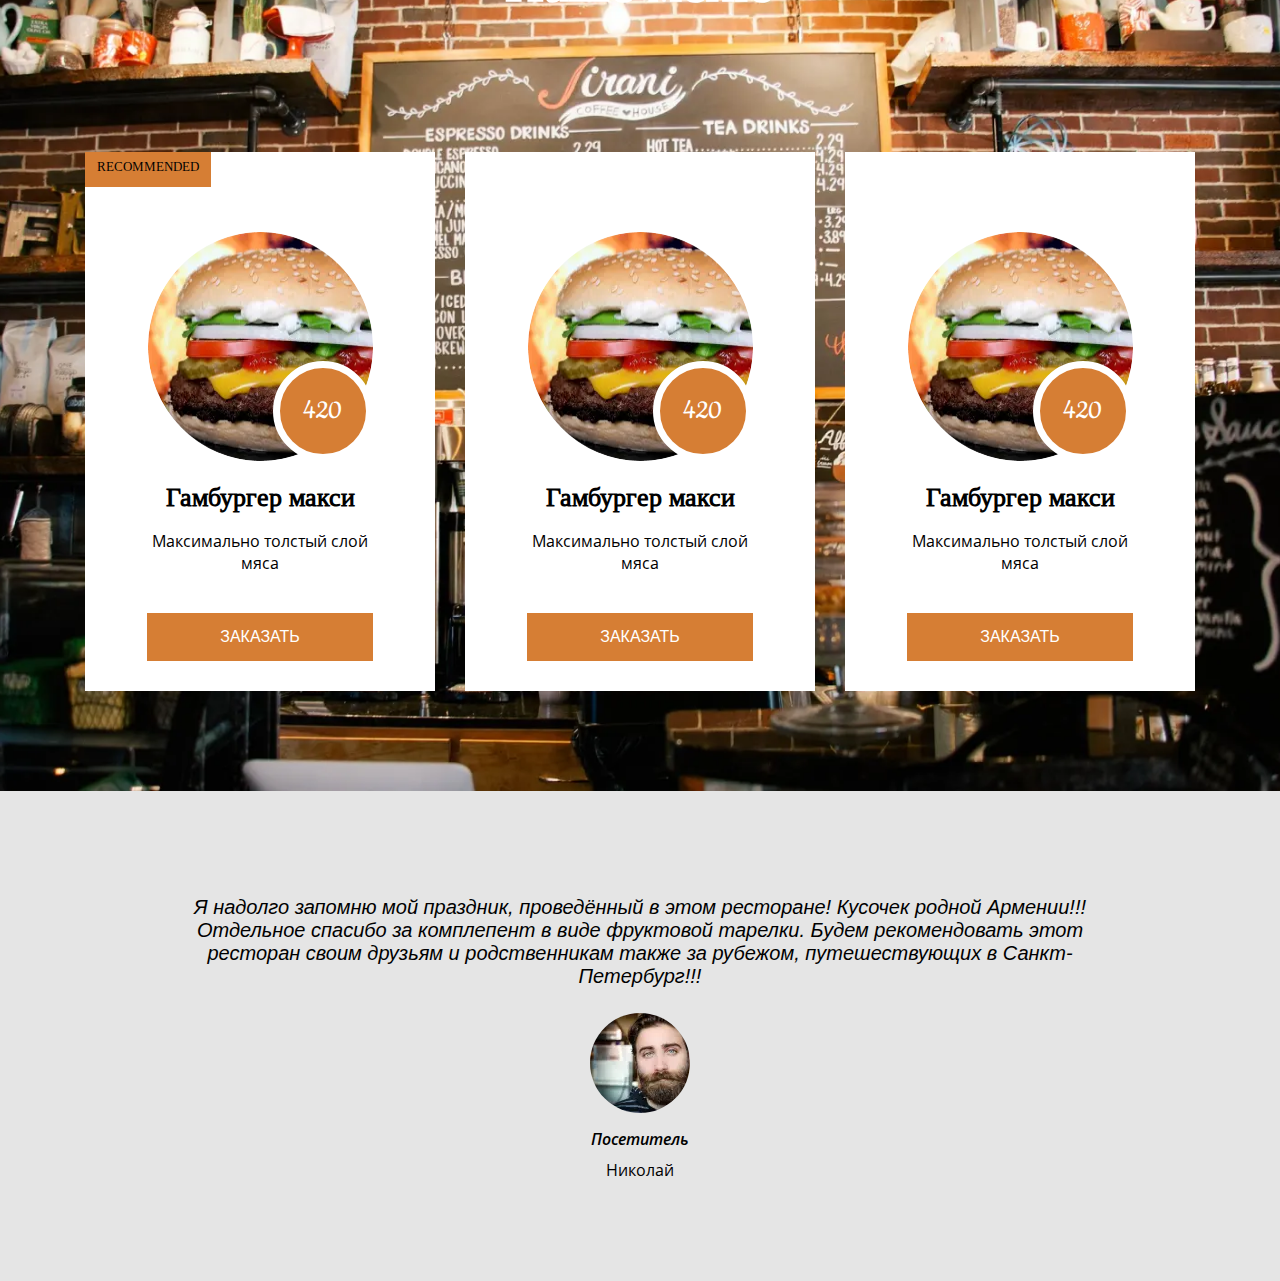
==== commit 721571ca: "Новые блоки и небольшие правки" ====
--- a/public/index.html
+++ b/public/index.html
@@ -10,7 +10,7 @@
 <body>     <header class="header header__block">     <div class="conteiner">-        <div class="header__menu menu">+        <div class="header__menu menu-linc">             <div class="logo logo__header">                 <picture><source srcset="img/icon/logo.svg" type="image/webp"><img src="img/icon/logo.svg" alt=""></picture>             </div>@@ -181,8 +181,72 @@
         </div>     </div> </section>-<section class="menu"></section>-<section class="reviews"></section>+<section class="menu">+    <div class="conteiner">+        <div class="menu__wraper menu-box">+            <div class="menu__title">+                <h2>Наше меню</h2>+            </div>+            <ul class="menu-list items__menu">+                <li class="item-menu item-menu-1 recomended">+                    <div class="img__items">+                        <picture><source srcset="img/img_block/menu/hamburger_maxi.webp" type="image/webp"><img src="img/img_block/menu/hamburger_maxi.png" alt="" width="225px" height="225px"></picture>+                        <div class="prise__item">420</div>+                    </div>+                    <div class="text__menu-list">+                        <h3>Гамбургер макси</h3>+                        <p>Максимально толстый +                            слой мяса</p>+                        <button class="bt btn__item">ЗАКАЗАТЬ</button>    +                    </div>+                </li>+                <li class="item-menu item-menu-2">+                    <div class="img__items">+                        <picture><source srcset="img/img_block/menu/hamburger_maxi.webp" type="image/webp"><img src="img/img_block/menu/hamburger_maxi.png" alt="" width="225px" height="225px"></picture>+                        <div class="prise__item">420</div>+                    </div>+                    <div class="text__menu-list">+                        <h3>Гамбургер макси</h3>+                        <p>Максимально толстый +                            слой мяса</p>+                        <button class="bt btn__item">ЗАКАЗАТЬ</button>    +                    </div>+                </li>+                <li class="item-menu item-menu-3">+                    <div class="img__items">+                        <picture><source srcset="img/img_block/menu/hamburger_maxi.webp" type="image/webp"><img src="img/img_block/menu/hamburger_maxi.png" alt="" width="225px" height="225px"></picture>+                        <div class="prise__item">420</div>+                    </div>+                    <div class="text__menu-list">+                        <h3>Гамбургер макси</h3>+                        <p>Максимально толстый +                            слой мяса</p>+                        <button class="bt btn__item">ЗАКАЗАТЬ</button>    +                    </div>+                </li>+            </ul> +        </div>+    </div>+</section>+<section class="reviews">+    <div class="conteiner">+        <div class="slider">+            <ul class="reviews-items items__slider">+                <li class="reviews-item">+                    <p class="reviews__text">Я надолго запомню мой праздник, проведённый в этом ресторане! Кусочек родной Армении!!! Отдельное спасибо за комплепент в виде фруктовой тарелки. Будем рекомендовать этот ресторан своим друзьям и родственникам также за рубежом, путешествующих в Санкт-Петербург!!!</p>+                    <div class="photo__visitor">    +                        <picture><source srcset="img/img_block/man.webp" type="image/webp"><img src="img/img_block/man.png" alt=""></picture>+                    </div>+                    <dl class="visitors">+                        <dt class="visitor">Посетитель</dt>+                        <dd class="name">Николай</dd>+                    </dl>+                </li>+            </ul>++        </div>+    </div>+</section>        <script src="js/main.js"></script>--- a/public/css/main.min.css
+++ b/public/css/main.min.css
@@ -1,2 +1,2 @@
-@charset "UTF-8";p{font-family:"Open Sans",sans-serif}*,html{-webkit-box-sizing:border-box;box-sizing:border-box}ul{list-style:none}body,h2,p,ul{margin:0}body,ul{padding:0}body{font-family:"Tinos";font-weight:400;width:100%;background-color:#e5e5e5}a{text-decoration:none}a:link,a:visited{color:#fff}a:hover{color:#bb743a}a:active{color:#995d2b}.conteiner{margin:0 auto;max-width:1130px;padding:0 10px;width:100%}.title_color{color:#d67e35}button{border:0;padding:0;background:0 0;cursor:pointer}.bt{color:#fff;-webkit-transition:.5s;-o-transition:.5s;transition:.5s}.bt-page{background-color:#ff7400;padding:15px 20px}.bt-page :active,.bt-page :focus,.bt-page:hover{background-color:#c75c05;color:#f3decc;-webkit-transition:.5s;-o-transition:.5s;transition:.5s}.bt__view{width:137px;text-align:center}.bt__wrapper{display:-webkit-inline-box;display:-ms-inline-flexbox;display:inline-flex;-webkit-box-align:center;-ms-flex-align:center;align-items:center}@font-face{font-family:"Tinos";src:url(../font/Tinos.woff2),url(../font/Tinos.woff);font-weight:400;font-style:normal;font-display:swap}@font-face{font-family:"Open Sans";src:url(../font/OpenSans-Regular.woff2),url(../font/OpenSans-Regular.woff);font-weight:400;font-style:normal;font-display:swap}@font-face{font-family:"Open Sans";src:url(../font/OpenSans-Bold.woff2),url(../font/OpenSans-Bold.woff);font-weight:700;font-style:normal;font-display:swap}@font-face{font-family:"Open Sans";src:url(../font/OpenSans-italic.woff2),url(../font/OpenSans-italic.woff);font-weight:400;font-style:italic;font-display:swap}.header__block{background-image:url(../img/bg/bg_header.jpg);background-position:50% 50%;background-size:cover;background-repeat:no-repeat;min-height:800px;height:100%;color:#fff;padding-top:45px;font-size:14px;position:relative;z-index:1;width:100%}.burger,.burger::after,.burger::before{display:block;width:30px;height:4px;border-radius:50px;background-color:#ff7400}.burger{-webkit-transition:.5s;-o-transition:.5s;transition:.5s;position:relative;margin-right:18px}.burger::after,.burger::before{content:"";position:absolute;z-index:2}.burger::after{top:8px;left:0}.burger::before{top:-8px;left:0}.burger__open{display:block;background-color:transparent}.burger__open::after,.burger__open::before{-webkit-transition:.5s;-o-transition:.5s;transition:.5s;top:0;left:0;-webkit-transform:rotate(40deg);-ms-transform:rotate(40deg);transform:rotate(40deg)}.burger__open::before{-webkit-transform:rotate(-40deg);-ms-transform:rotate(-40deg);transform:rotate(-40deg)}.menu__active{background-color:#81420e;position:absolute;width:320px;min-height:500px;height:100%;top:0;right:0}.menu__active .header__nav::after{content:"";height:0}.menu__active .menu-list{margin-top:50px;margin-left:25px;margin-right:60px}.menu__active,.menu__active .list__menu{display:-webkit-box;display:-ms-flexbox;display:flex;-webkit-box-orient:vertical;-webkit-box-direction:normal;-ms-flex-direction:column;flex-direction:column}.menu__active .list__menu{font-size:18px}.menu__active .list__menu li{border-bottom:1px #da6404 solid}.menu__active .list__menu li:last-child::after{content:"Корзина";font-size:18px;padding-left:5px;font-family:"Tinos";text-transform:uppercase}.menu__active .active{border:0}.menu__active .booking__wrap{-webkit-box-orient:vertical;-webkit-box-direction:normal;-ms-flex-direction:column;flex-direction:column;margin-left:25px;-webkit-box-align:center;-ms-flex-align:center;align-items:center}.menu__active .contact{font-size:18px;margin-top:40px;margin-bottom:15px}.menu__active .contact a{font-size:18px}.menu__active .contact p{text-align:center}.logo__header{margin-right:auto;width:100px;height:68px}.header__menu{-webkit-box-align:center;-ms-flex-align:center;align-items:center;margin-bottom:200px;overflow:hidden;padding-right:20px}.header__menu,.list__menu,.menu__header{display:-webkit-box;display:-ms-flexbox;display:flex}.menu__header{-webkit-box-align:center;-ms-flex-align:center;align-items:center}.list__menu{-ms-flex-wrap:wrap;flex-wrap:wrap}.list__menu li{padding:10px;margin-right:5px}.header__nav{margin-right:30px;position:relative;padding-right:10px}.header__nav::after{content:"";height:51px;width:1px;background-color:#fff;display:inline-block;position:absolute;right:0;top:-10px}.booking__wrap,.contact a{display:-webkit-box;display:-ms-flexbox;display:flex}.contact{font-family:"Open Sans",sans-serif;min-width:160px;margin-right:45px}.contact p{margin:0;line-height:16px}.contact a{font-size:18px;-webkit-box-align:center;-ms-flex-align:center;align-items:center}.number-header{display:inline-block;padding-left:5px}.active{border-bottom:2px solid #995d2b}.wrap__welcome{padding:10px;display:-webkit-inline-box;display:-ms-inline-flexbox;display:inline-flex;-webkit-box-pack:center;-ms-flex-pack:center;justify-content:center;-webkit-box-orient:vertical;-webkit-box-direction:normal;-ms-flex-direction:column;flex-direction:column;-webkit-box-align:center;-ms-flex-align:center;align-items:center}.welcome__wrap{display:-webkit-box;display:-ms-flexbox;display:flex}.header__title{font-size:50px;font-family:"Tinosc",sans-serif;text-align:center}.header__title-big{font-size:80px;margin-bottom:10px}.appellation span,.h1,.item__content p{text-align:center;font-family:"Open Sans",sans-serif}.h1{margin:0;padding:5px;font-size:18px}.h1__welcome{position:relative;margin-bottom:20px;z-index:-2}.benefits__items{margin-bottom:165px}.list-benefits__wrap{width:100%;display:-webkit-box;display:-ms-flexbox;display:flex;position:relative;-ms-flex-line-pack:stretch;align-content:stretch;z-index:2;margin-top:-112px;-webkit-box-pack:justify;-ms-flex-pack:justify;justify-content:space-between}.list-benefits__item{padding:15px;min-height:328px;-webkit-box-flex:0;-ms-flex:0 1 350px;flex:0 1 350px;font-size:26px;-webkit-box-shadow:10px 10px 40px 20px rgba(0,0,0,.1);box-shadow:10px 10px 40px 20px rgba(0,0,0,.1);background-color:#fff}.list-benefits__item img{margin-top:35px}.item__content,.list-benefits__item{display:-webkit-box;display:-ms-flexbox;display:flex;-webkit-box-orient:vertical;-webkit-box-direction:normal;-ms-flex-direction:column;flex-direction:column;-webkit-box-align:center;-ms-flex-align:center;align-items:center}.item__content p{font-family:"Tinos",sans-serif;margin-bottom:10px}.h2_benefits{text-align:center;font-size:26px;margin-bottom:20px}.benefits__text-accent{color:#bc9060}.history{background-color:#e5e5e5}.history__content{margin-bottom:122px}.history-wrap{display:-webkit-box;display:-ms-flexbox;display:flex}.history__content_box{-webkit-box-flex:1;-ms-flex:1 1 50%;flex:1 1 50%}.content-text,.content-text__wrap{display:-webkit-box;display:-ms-flexbox;display:flex;-webkit-box-orient:vertical;-webkit-box-direction:normal;-ms-flex-direction:column;flex-direction:column;-webkit-box-align:center;-ms-flex-align:center;align-items:center}.content-text__wrap{-ms-flex-item-align:start;align-self:start;max-width:444px}.content-text__wrap h2{font-size:54px;margin-bottom:20px}.history__text{text-align:center;font-size:16px;margin-bottom:80px}.list-product__wrap{display:-webkit-inline-box;display:-ms-inline-flexbox;display:inline-flex;margin-bottom:45px}.appellation{margin:0 10px}.appellation span{display:block;font-size:40px;margin-bottom:2px}.appellation p{font-size:20px;text-align:center}.content-image{display:-webkit-box;display:-ms-flexbox;display:flex;-webkit-box-align:center;-ms-flex-align:center;align-items:center;-webkit-box-pack:center;-ms-flex-pack:center;justify-content:center}.box-img{width:540px;height:500px}.content-image__box,.content-img{position:relative}.content-img{max-height:500px;max-width:300px}.decor__block{position:absolute;width:212px;height:164px;background-color:#ffe8d0;top:32px;right:42px}.content__photo-1{width:255px;position:absolute;top:0;right:94px}.content__photo-1 img,.content__photo-2 img{-webkit-filter:drop-shadow(0 4px 4px rgba(0,0,0,.25));filter:drop-shadow(0 4px 4px rgba(0,0,0,.25))}.content__photo-2{top:197px;right:0;width:254px;position:absolute}.content__photo-3{top:64px;left:0;position:absolute}.content__photo-3 img{-webkit-box-shadow:20px 0 30px 3px rgba(0,0,0,.5);box-shadow:20px 0 30px 3px rgba(0,0,0,.5)}.offers{background:url(../img/bg/shadow.png),url(../img/bg/bg_booking.png) 0 0/cover no-repeat;min-height:357px}.offers-wrap{display:-webkit-box;display:-ms-flexbox;display:flex}.content__offers{padding:70px 0}.content__text{-webkit-box-flex:1;-ms-flex:1 1 60%;flex:1 1 60%;text-align:center}.content__text h2{padding:10px 0;color:#d67e34;font-size:52px;margin-bottom:10px}.content__text p{font-size:24px;color:#fff;margin-bottom:10px}.food-wrap,.offers-linc{display:-webkit-box;display:-ms-flexbox;display:flex}.offers-linc{-webkit-box-pack:end;-ms-flex-pack:end;justify-content:end;-webkit-box-align:center;-ms-flex-align:center;align-items:center;-webkit-box-flex:1;-ms-flex:1 1 40%;flex:1 1 40%}.food-wrap{-webkit-box-orient:vertical;-webkit-box-direction:normal;-ms-flex-direction:column;flex-direction:column}.food__content{padding:130px 0}.food__title{padding:10px 0;-ms-flex-item-align:center;align-self:center;margin-bottom:135px}.food__title,.food__title h2{font-size:54px}.food-card__wrap{display:-webkit-box;display:-ms-flexbox;display:flex}.poster{-webkit-box-flex:1;-ms-flex:1 1 40%;flex:1 1 40%}.poster__box{overflow:hidden;position:relative;max-height:478px;max-width:445px;height:100%;width:100%}.poster__box img{position:absolute;height:100%;width:100%;-o-object-fit:cover;object-fit:cover}.placard{-webkit-box-flex:1;-ms-flex:1 1 60%;flex:1 1 60%}.list-placard{display:-webkit-box;display:-ms-flexbox;display:flex;-webkit-box-orient:vertical;-webkit-box-direction:normal;-ms-flex-direction:column;flex-direction:column}.placard__items li:last-child{margin-bottom:0}.item-food__wrapper{display:-webkit-box;display:-ms-flexbox;display:flex;margin-left:30px;margin-bottom:30px}.exterior{max-width:130px;overflow:hidden}.exterior img{width:100%}.cost{padding:0 5px 10px 30px;font-size:26px}.cost__wrapper{display:-webkit-box;display:-ms-flexbox;display:flex;width:100%;-webkit-box-pack:justify;-ms-flex-pack:justify;justify-content:space-between;-webkit-box-align:center;-ms-flex-align:center;align-items:center}.name-food{position:relative;min-width:215px}.prise{min-width:70px;margin:0 0 0 15px}.vector{background:url(../img/bg/Vector.png) center center repeat-x;width:100%;height:2px}@supports (-webkit-appearance:none){.header__block{background-image:url(../img/bg/bg_header.webp)}.offers{background:url(../img/bg/shadow.webp),url(../img/bg/bg_booking.png) 0 0/cover no-repeat}.vector{background:url(../img/bg/Vector.webp) center center repeat-x}}@media (min-width:768px){.bt__view::before{content:"VIEW";padding-right:5px}.visually-hidden{position:absolute;width:1px;height:1px;margin:-1px;border:0;padding:0;white-space:nowrap;-webkit-clip-path:inset(100%);clip-path:inset(100%);clip:rect(0 0 0 0);overflow:hidden}.h1__welcome{margin-left:35px}.h1__welcome::after,.h1__welcome::before{content:"";width:60px;height:2px;background-color:#c4c4c4;display:block;position:absolute}.h1__welcome::after{top:50%;right:-65px}.h1__welcome::before{top:50%;left:-65px}}@media (max-width:1250px){.history-wrap{-ms-flex-wrap:wrap;flex-wrap:wrap}.history__content_box{-webkit-box-flex:1;-ms-flex:1 1 100%;flex:1 1 100%}.content-text__wrap{-ms-flex-item-align:center;align-self:center}}@media (max-width:1200px){.list-benefits__wrap{-ms-flex-wrap:wrap;flex-wrap:wrap}.list-benefits__item{padding:7px;min-width:300px}}@media (max-width:1080px){.benefits__items{margin-bottom:90px}.list-benefits__item{min-height:276px;-webkit-box-flex:1;-ms-flex:1 1 100%;flex:1 1 100%;width:100%;margin-bottom:14px}}@media (max-width:1024px){.content__text h2{font-size:30px}.content__text p{font-size:24px}}@media (max-width:930px){.food__content{padding:50px 0 130px}.food__title{margin-bottom:68px}.food__title h2{font-size:40px}.food-card__wrap{-ms-flex-wrap:wrap;flex-wrap:wrap}.poster{-webkit-box-flex:1;-ms-flex:1 1 100%;flex:1 1 100%}.poster__box{min-height:478px;height:100%;margin:0 auto 50px}.placard{-webkit-box-flex:1;-ms-flex:1 1 100%;flex:1 1 100%}.cost{font-size:22px;-webkit-box-orient:vertical;-webkit-box-direction:normal;-ms-flex-direction:column;flex-direction:column;-webkit-box-align:center;-ms-flex-align:center;align-items:center;padding:0 0 0 7px}}@media (max-width:900px){.list__menu li{padding:10px 8px}.contact,.header__nav{margin-right:15px}.contact{min-width:140px}.contact a{font-size:14px}.welcome__wrap{-webkit-box-pack:center;-ms-flex-pack:center;justify-content:center}.header__title{font-size:40px}.header__title-big{font-size:70px}}@media (max-width:768px){.menu__header{position:absolute;width:1px;height:1px;margin:-1px;border:0;padding:0;white-space:nowrap;-webkit-clip-path:inset(100%);clip-path:inset(100%);clip:rect(0 0 0 0);overflow:hidden}.header__title{font-size:30px}.header__title-big{font-size:40px}.h1{font-size:15px}.content-text__wrap h2{font-size:40px;text-align:center}.content-text__wrap h2 span{display:block}.list-product__wrap{-ms-flex-wrap:wrap;flex-wrap:wrap}.appellation{-webkit-box-flex:1;-ms-flex:1 1 100%;flex:1 1 100%;margin-bottom:22px}.item-food__wrapper{margin-left:0}.cost__wrapper{-webkit-box-orient:vertical;-webkit-box-direction:normal;-ms-flex-direction:column;flex-direction:column;-webkit-box-align:center;-ms-flex-align:center;align-items:center;-webkit-box-pack:center;-ms-flex-pack:center;justify-content:center}.name-food{min-width:100px}.vector{height:0}}@media (max-width:700px){.offers-wrap{-ms-flex-wrap:wrap;flex-wrap:wrap}.content__offers{padding:20px 0}.content__offers,.content__text,.offers-linc{-webkit-box-flex:1;-ms-flex:1 1 100%;flex:1 1 100%}.content__text{margin-bottom:20px}.offers-linc{-webkit-box-pack:center;-ms-flex-pack:center;justify-content:center}}@media (max-width:660px){.box-img{max-width:291px;max-height:257px}.decor__block{width:114px;height:85px;top:20px;right:22px}.decor__block img{width:114px}.content__photo-1{max-width:137px;top:0;right:51px}.content__photo-1 img{width:137px}.content__photo-2{max-width:125px;top:103px;right:0}.content__photo-2 img{width:125px}.content__photo-3{width:136px;top:34px;left:0}.content__photo-3 img{width:136px}}@media (max-width:576px){.logo__header{margin-left:14px;display:-webkit-box;display:-ms-flexbox;display:flex;-webkit-box-align:center;-ms-flex-align:center;align-items:center}.logo__header img{width:45px;height:31px}}
-/*# sourceMappingURL=[data-uri] */+@charset "UTF-8";p{font-family:"Open Sans",sans-serif}*,html{-webkit-box-sizing:border-box;box-sizing:border-box}ul{list-style:none}body,h2,h3,p,ul{margin:0}body,ul{padding:0}body{font-family:"Tinos";font-weight:400;width:100%;background-color:#e5e5e5}a{text-decoration:none}a:link,a:visited{color:#fff}a:hover{color:#bb743a}a:active{color:#995d2b}.conteiner{margin:0 auto;max-width:1130px;padding:0 10px;width:100%}.title_color{color:#d67e35}button{border:0;padding:0;background:0 0;cursor:pointer}.bt{color:#fff;-webkit-transition:.5s;-o-transition:.5s;transition:.5s}.bt-page{background-color:#ff7400;padding:15px 20px}.bt-page :active,.bt-page :focus,.bt-page:hover{background-color:#c75c05;color:#f3decc;-webkit-transition:.5s;-o-transition:.5s;transition:.5s}.bt__view{width:137px;text-align:center}.bt__wrapper{display:-webkit-inline-box;display:-ms-inline-flexbox;display:inline-flex;-webkit-box-align:center;-ms-flex-align:center;align-items:center}.btn__item{padding-top:15px;padding-bottom:15px;background-color:#d67e34;font-size:16px}@font-face{font-family:"Tinos";src:url(../font/Tinos.woff2),url(../font/Tinos.woff);font-weight:400;font-style:normal;font-display:swap}@font-face{font-family:"Open Sans";src:url(../font/OpenSans-Regular.woff2),url(../font/OpenSans-Regular.woff);font-weight:400;font-style:normal;font-display:swap}@font-face{font-family:"Open Sans";src:url(../font/OpenSans-Bold.woff2),url(../font/OpenSans-Bold.woff);font-weight:700;font-style:normal;font-display:swap}@font-face{font-family:"Open Sans";src:url(../font/OpenSans-SemiBoldItalic.woff2),url(../font/OpenSans-SemiBoldItalic.woff);font-weight:600;font-style:normal;font-display:swap}@font-face{font-family:"Open Sans";src:url(../font/OpenSans-italic.woff2),url(../font/OpenSans-italic.woff);font-weight:400;font-style:italic;font-display:swap}@font-face{font-family:"Cookie";src:url(../font/Cookie-Regular.woff2),url(../font/Cookie-Regular.woff);font-weight:400;font-style:normal;font-display:swap}.header__block{background-image:url(../img/bg/bg_header.jpg);background-position:50% 50%;background-size:cover;background-repeat:no-repeat;min-height:800px;height:100%;color:#fff;padding-top:45px;font-size:14px;position:relative;z-index:1;width:100%}.burger,.burger::after,.burger::before{display:block;width:30px;height:4px;border-radius:50px;background-color:#ff7400}.burger{-webkit-transition:.5s;-o-transition:.5s;transition:.5s;position:relative;margin-right:18px}.burger::after,.burger::before{content:"";position:absolute;z-index:2}.burger::after{top:8px;left:0}.burger::before{top:-8px;left:0}.burger__open{display:block;background-color:transparent}.burger__open::after,.burger__open::before{-webkit-transition:.5s;-o-transition:.5s;transition:.5s;top:0;left:0;-webkit-transform:rotate(40deg);-ms-transform:rotate(40deg);transform:rotate(40deg)}.burger__open::before{-webkit-transform:rotate(-40deg);-ms-transform:rotate(-40deg);transform:rotate(-40deg)}.menu__active{background-color:#81420e;position:absolute;width:320px;min-height:500px;height:100%;top:0;right:0}.menu__active .header__nav::after{content:"";height:0}.menu__active .menu-list{margin-top:50px;margin-left:25px;margin-right:60px}.menu__active,.menu__active .list__menu{display:-webkit-box;display:-ms-flexbox;display:flex;-webkit-box-orient:vertical;-webkit-box-direction:normal;-ms-flex-direction:column;flex-direction:column}.menu__active .list__menu{font-size:18px}.menu__active .list__menu li{border-bottom:1px #da6404 solid}.menu__active .list__menu li:last-child::after{content:"Корзина";font-size:18px;padding-left:5px;font-family:"Tinos";text-transform:uppercase}.menu__active .active{border:0}.menu__active .booking__wrap{-webkit-box-orient:vertical;-webkit-box-direction:normal;-ms-flex-direction:column;flex-direction:column;margin-left:25px;-webkit-box-align:center;-ms-flex-align:center;align-items:center}.menu__active .contact{font-size:18px;margin-top:40px;margin-bottom:15px}.menu__active .contact a{font-size:18px}.menu__active .contact p{text-align:center}.logo__header{margin-right:auto;width:100px;height:68px}.header__menu{-webkit-box-align:center;-ms-flex-align:center;align-items:center;margin-bottom:200px;overflow:hidden;padding-right:20px}.header__menu,.list__menu,.menu__header{display:-webkit-box;display:-ms-flexbox;display:flex}.menu__header{-webkit-box-align:center;-ms-flex-align:center;align-items:center}.list__menu{-ms-flex-wrap:wrap;flex-wrap:wrap}.list__menu li{padding:10px;margin-right:5px}.header__nav{margin-right:30px;position:relative;padding-right:10px}.header__nav::after{content:"";height:51px;width:1px;background-color:#fff;display:inline-block;position:absolute;right:0;top:-10px}.booking__wrap,.contact a{display:-webkit-box;display:-ms-flexbox;display:flex}.contact{font-family:"Open Sans",sans-serif;min-width:160px;margin-right:45px}.contact p{margin:0;line-height:16px}.contact a{font-size:18px;-webkit-box-align:center;-ms-flex-align:center;align-items:center}.number-header{display:inline-block;padding-left:5px}.active{border-bottom:2px solid #995d2b}.wrap__welcome{padding:10px;display:-webkit-inline-box;display:-ms-inline-flexbox;display:inline-flex;-webkit-box-pack:center;-ms-flex-pack:center;justify-content:center;-webkit-box-orient:vertical;-webkit-box-direction:normal;-ms-flex-direction:column;flex-direction:column;-webkit-box-align:center;-ms-flex-align:center;align-items:center}.welcome__wrap{display:-webkit-box;display:-ms-flexbox;display:flex}.header__title{font-size:50px;font-family:"Tinosc",sans-serif;text-align:center}.header__title-big{font-size:80px;margin-bottom:10px}.appellation span,.h1,.item__content p{text-align:center;font-family:"Open Sans",sans-serif}.h1{margin:0;padding:5px;font-size:18px}.h1__welcome{position:relative;margin-bottom:20px;z-index:-2}.benefits__items{margin-bottom:165px}.list-benefits__wrap{width:100%;display:-webkit-box;display:-ms-flexbox;display:flex;position:relative;-ms-flex-line-pack:stretch;align-content:stretch;z-index:2;margin-top:-112px;-webkit-box-pack:justify;-ms-flex-pack:justify;justify-content:space-between}.list-benefits__item{padding:15px;min-height:328px;-webkit-box-flex:0;-ms-flex:0 1 350px;flex:0 1 350px;font-size:26px;-webkit-box-shadow:10px 10px 40px 20px rgba(0,0,0,.1);box-shadow:10px 10px 40px 20px rgba(0,0,0,.1);background-color:#fff}.list-benefits__item img{margin-top:35px}.item__content,.list-benefits__item{display:-webkit-box;display:-ms-flexbox;display:flex;-webkit-box-orient:vertical;-webkit-box-direction:normal;-ms-flex-direction:column;flex-direction:column;-webkit-box-align:center;-ms-flex-align:center;align-items:center}.item__content p{font-family:"Tinos",sans-serif;margin-bottom:10px}.h2_benefits{text-align:center;font-size:26px;margin-bottom:20px}.benefits__text-accent{color:#bc9060}.history{background-color:#e5e5e5}.history__content{margin-bottom:122px}.history-wrap{display:-webkit-box;display:-ms-flexbox;display:flex}.history__content_box{-webkit-box-flex:1;-ms-flex:1 1 50%;flex:1 1 50%}.content-text,.content-text__wrap{display:-webkit-box;display:-ms-flexbox;display:flex;-webkit-box-orient:vertical;-webkit-box-direction:normal;-ms-flex-direction:column;flex-direction:column;-webkit-box-align:center;-ms-flex-align:center;align-items:center}.content-text__wrap{-ms-flex-item-align:start;align-self:start;max-width:444px}.content-text__wrap h2{font-size:54px;margin-bottom:20px}.history__text{text-align:center;font-size:16px;margin-bottom:80px}.list-product__wrap{display:-webkit-inline-box;display:-ms-inline-flexbox;display:inline-flex;margin-bottom:45px}.appellation{margin:0 10px}.appellation span{display:block;font-size:40px;margin-bottom:2px}.appellation p{font-size:20px;text-align:center}.content-image{display:-webkit-box;display:-ms-flexbox;display:flex;-webkit-box-align:center;-ms-flex-align:center;align-items:center;-webkit-box-pack:center;-ms-flex-pack:center;justify-content:center}.box-img{width:540px;height:500px}.content-image__box,.content-img{position:relative}.content-img{max-height:500px;max-width:300px}.decor__block{position:absolute;width:212px;height:164px;background-color:#ffe8d0;top:32px;right:42px}.content__photo-1{width:255px;position:absolute;top:0;right:94px}.content__photo-1 img,.content__photo-2 img{-webkit-filter:drop-shadow(0 4px 4px rgba(0,0,0,.25));filter:drop-shadow(0 4px 4px rgba(0,0,0,.25))}.content__photo-2{top:197px;right:0;width:254px;position:absolute}.content__photo-3{top:64px;left:0;position:absolute}.content__photo-3 img{-webkit-box-shadow:20px 0 30px 3px rgba(0,0,0,.5);box-shadow:20px 0 30px 3px rgba(0,0,0,.5)}.offers{background:url(../img/bg/shadow.png),url(../img/bg/bg_booking.png) 0 0/cover no-repeat;min-height:357px}.offers-wrap{display:-webkit-box;display:-ms-flexbox;display:flex}.content__offers{padding:70px 0}.content__text{-webkit-box-flex:1;-ms-flex:1 1 60%;flex:1 1 60%;text-align:center}.content__text h2{padding:10px 0;color:#d67e34;font-size:52px;margin-bottom:10px}.content__text p{font-size:24px;color:#fff;margin-bottom:10px}.food-wrap,.offers-linc{display:-webkit-box;display:-ms-flexbox;display:flex}.offers-linc{-webkit-box-pack:end;-ms-flex-pack:end;justify-content:end;-webkit-box-align:center;-ms-flex-align:center;align-items:center;-webkit-box-flex:1;-ms-flex:1 1 40%;flex:1 1 40%}.food-wrap{-webkit-box-orient:vertical;-webkit-box-direction:normal;-ms-flex-direction:column;flex-direction:column}.food__content{padding:130px 0}.food__title{padding:10px 0;-ms-flex-item-align:center;align-self:center;margin-bottom:135px}.food__title,.food__title h2{font-size:54px}.food-card__wrap{display:-webkit-box;display:-ms-flexbox;display:flex}.poster{-webkit-box-flex:1;-ms-flex:1 1 40%;flex:1 1 40%}.poster__box{overflow:hidden;position:relative;max-height:478px;max-width:445px;height:100%;width:100%}.poster__box img{position:absolute;height:100%;width:100%;-o-object-fit:cover;object-fit:cover}.placard{-webkit-box-flex:1;-ms-flex:1 1 60%;flex:1 1 60%}.list-placard{display:-webkit-box;display:-ms-flexbox;display:flex;-webkit-box-orient:vertical;-webkit-box-direction:normal;-ms-flex-direction:column;flex-direction:column}.placard__items li:last-child{margin-bottom:0}.item-food__wrapper{display:-webkit-box;display:-ms-flexbox;display:flex;margin-left:30px;margin-bottom:30px}.exterior{max-width:130px;overflow:hidden}.exterior img{width:100%}.cost{font-size:26px}.cost__wrapper{padding:0 5px 10px 30px;display:-webkit-box;display:-ms-flexbox;display:flex;width:100%;-webkit-box-pack:justify;-ms-flex-pack:justify;justify-content:space-between;-webkit-box-align:center;-ms-flex-align:center;align-items:center}.name-food{position:relative;min-width:215px}.prise{min-width:70px;margin:0 0 0 15px}.vector{background:url(../img/bg/Vector.png) center center repeat-x;width:100%;height:2px}.menu{background:url(../img/bg/bg_menu.jpg) 50% 50%/cover no-repeat;padding:100px 0}.menu-box{display:-webkit-box;display:-ms-flexbox;display:flex;-webkit-box-orient:vertical;-webkit-box-direction:normal;-ms-flex-direction:column;flex-direction:column;-webkit-box-align:center;-ms-flex-align:center;align-items:center}.menu__title{margin-bottom:138px}.menu__title h2{color:#fff;font-size:54px}.item-menu,.menu-list{display:-webkit-box;display:-ms-flexbox;display:flex}.menu-list{-webkit-box-pack:justify;-ms-flex-pack:justify;justify-content:space-between;width:100%}.item-menu{background-color:#fff;padding:80px 62px 30px;width:350px;-webkit-box-orient:vertical;-webkit-box-direction:normal;-ms-flex-direction:column;flex-direction:column;overflow:hidden;-webkit-box-align:center;-ms-flex-align:center;align-items:center}.img__items{position:relative}.img__items img{max-width:225px;width:100%;min-height:225px;height:100%;border-radius:50%}.prise__item,.recomended::before{background-color:#d67e34;position:absolute}.prise__item{width:100px;height:100px;display:-webkit-box;display:-ms-flexbox;display:flex;-webkit-box-align:center;-ms-flex-align:center;align-items:center;-webkit-box-pack:center;-ms-flex-pack:center;justify-content:center;border-radius:50%;border:#fff 7px solid;color:#fff;font-size:30px;font-family:"Cookie",sans-serif;bottom:0;right:0}.recomended{position:relative}.recomended::before{content:"RECOMMENDED";font-size:13px;padding:7px 12px 12px;top:0;left:0}.text__menu-list{margin-top:22px}.text__menu-list h3{font-size:26px;text-align:center;margin-bottom:12px}.text__menu-list p{font-family:"open Sans",sans-serif;font-size:16px;text-align:center;padding:5px;margin-bottom:34px}.btn__item{width:100%}.reviews{padding:100px 0;font-family:"Open Sans",sans-serif}.reviews-item{display:-webkit-box;display:-ms-flexbox;display:flex;-webkit-box-orient:vertical;-webkit-box-direction:normal;-ms-flex-direction:column;flex-direction:column;-webkit-box-align:center;-ms-flex-align:center;align-items:center}.photo__visitor{width:100px;height:100px;border-radius:50px;overflow:hidden;margin-bottom:15px}.photo__visitor img{-o-object-fit:cover;object-fit:cover}.reviews__text{margin:5px 100px 25px;text-align:center;font-size:20px;font-style:italic}.visitors{margin:0;display:-webkit-box;display:-ms-flexbox;display:flex;-webkit-box-orient:vertical;-webkit-box-direction:normal;-ms-flex-direction:column;flex-direction:column;-webkit-box-align:center;-ms-flex-align:center;align-items:center}.visitor{margin-bottom:9px;font-weight:600}.name{margin:0}@supports (-webkit-appearance:none){.header__block{background-image:url(../img/bg/bg_header.webp)}.offers{background:url(../img/bg/shadow.webp),url(../img/bg/bg_booking.png) 0 0/cover no-repeat}.vector{background:url(../img/bg/Vector.webp) center center repeat-x}.menu{background:url(../img/bg/bg_menu.webp) 50% 50%/cover no-repeat}}@media (min-width:768px){.bt__view::before{content:"VIEW";padding-right:5px}.visually-hidden{position:absolute;width:1px;height:1px;margin:-1px;border:0;padding:0;white-space:nowrap;-webkit-clip-path:inset(100%);clip-path:inset(100%);clip:rect(0 0 0 0);overflow:hidden}.h1__welcome{margin-left:35px}.h1__welcome::after,.h1__welcome::before{content:"";width:60px;height:2px;background-color:#c4c4c4;display:block;position:absolute}.h1__welcome::after{top:50%;right:-65px}.h1__welcome::before{top:50%;left:-65px}}@media (max-width:1250px){.history-wrap{-ms-flex-wrap:wrap;flex-wrap:wrap}.history__content_box{-webkit-box-flex:1;-ms-flex:1 1 100%;flex:1 1 100%}.content-text__wrap{-ms-flex-item-align:center;align-self:center}}@media (max-width:1200px){.list-benefits__wrap{-ms-flex-wrap:wrap;flex-wrap:wrap}.list-benefits__item{padding:7px;min-width:300px}}@media (max-width:1080px){.benefits__items{margin-bottom:90px}.list-benefits__item{min-height:276px;-webkit-box-flex:1;-ms-flex:1 1 100%;flex:1 1 100%;width:100%;margin-bottom:14px}.menu-list{-ms-flex-wrap:wrap;flex-wrap:wrap;-webkit-box-pack:center;-ms-flex-pack:center;justify-content:center}.item-menu{width:500px;-webkit-box-flex:1;-ms-flex:1 1 100%;flex:1 1 100%}.item-menu-2,.item-menu-3{display:none}}@media (max-width:1024px){.content__text h2{font-size:30px}.content__text p{font-size:24px}}@media (max-width:930px){.food__content{padding:50px 0 130px}.food__title{margin-bottom:68px}.food__title h2{font-size:40px}.food-card__wrap{-ms-flex-wrap:wrap;flex-wrap:wrap}.poster{-webkit-box-flex:1;-ms-flex:1 1 100%;flex:1 1 100%}.poster__box{min-height:478px;height:100%;margin:0 auto 50px}.placard{-webkit-box-flex:1;-ms-flex:1 1 100%;flex:1 1 100%}.cost__wrapper{padding:0 0 0 7px}}@media (max-width:900px){.list__menu li{padding:10px 8px}.contact,.header__nav{margin-right:15px}.contact{min-width:140px}.contact a{font-size:14px}.welcome__wrap{-webkit-box-pack:center;-ms-flex-pack:center;justify-content:center}.header__title{font-size:40px}.header__title-big{font-size:70px}}@media (max-width:768px){.menu__header{position:absolute;width:1px;height:1px;margin:-1px;border:0;padding:0;white-space:nowrap;-webkit-clip-path:inset(100%);clip-path:inset(100%);clip:rect(0 0 0 0);overflow:hidden}.header__title{font-size:30px}.header__title-big{font-size:40px}.h1{font-size:15px}.content-text__wrap h2{font-size:40px;text-align:center}.content-text__wrap h2 span{display:block}.list-product__wrap{-ms-flex-wrap:wrap;flex-wrap:wrap}.appellation{-webkit-box-flex:1;-ms-flex:1 1 100%;flex:1 1 100%;margin-bottom:22px}.item-food__wrapper{margin-left:0}.name-food{min-width:100px}}@media (max-width:700px){.offers-wrap{-ms-flex-wrap:wrap;flex-wrap:wrap}.content__offers{padding:20px 0}.content__offers,.content__text,.offers-linc{-webkit-box-flex:1;-ms-flex:1 1 100%;flex:1 1 100%}.content__text{margin-bottom:20px}.offers-linc{-webkit-box-pack:center;-ms-flex-pack:center;justify-content:center}}@media (max-width:660px){.box-img{max-width:291px;max-height:257px}.decor__block{width:114px;height:85px;top:20px;right:22px}.decor__block img{width:114px}.content__photo-1{max-width:137px;top:0;right:51px}.content__photo-1 img{width:137px}.content__photo-2{max-width:125px;top:103px;right:0}.content__photo-2 img{width:125px}.content__photo-3{width:136px;top:34px;left:0}.content__photo-3 img{width:136px}}@media (max-width:576px){.cost,.logo__header{-webkit-box-align:center;-ms-flex-align:center;align-items:center}.logo__header{margin-left:14px;display:-webkit-box;display:-ms-flexbox;display:flex}.logo__header img{width:45px;height:31px}.cost{-webkit-box-orient:vertical;-webkit-box-direction:normal;-ms-flex-direction:column;flex-direction:column;-webkit-box-pack:center;-ms-flex-pack:center;justify-content:center;font-size:22px}.vector{height:0}.menu{padding:62px 0 106px}.menu__title{margin-bottom:98px}}@media (max-width:568px){.item-menu{width:350px;padding:80px 32px 30px}}
+/*# sourceMappingURL=[data-uri]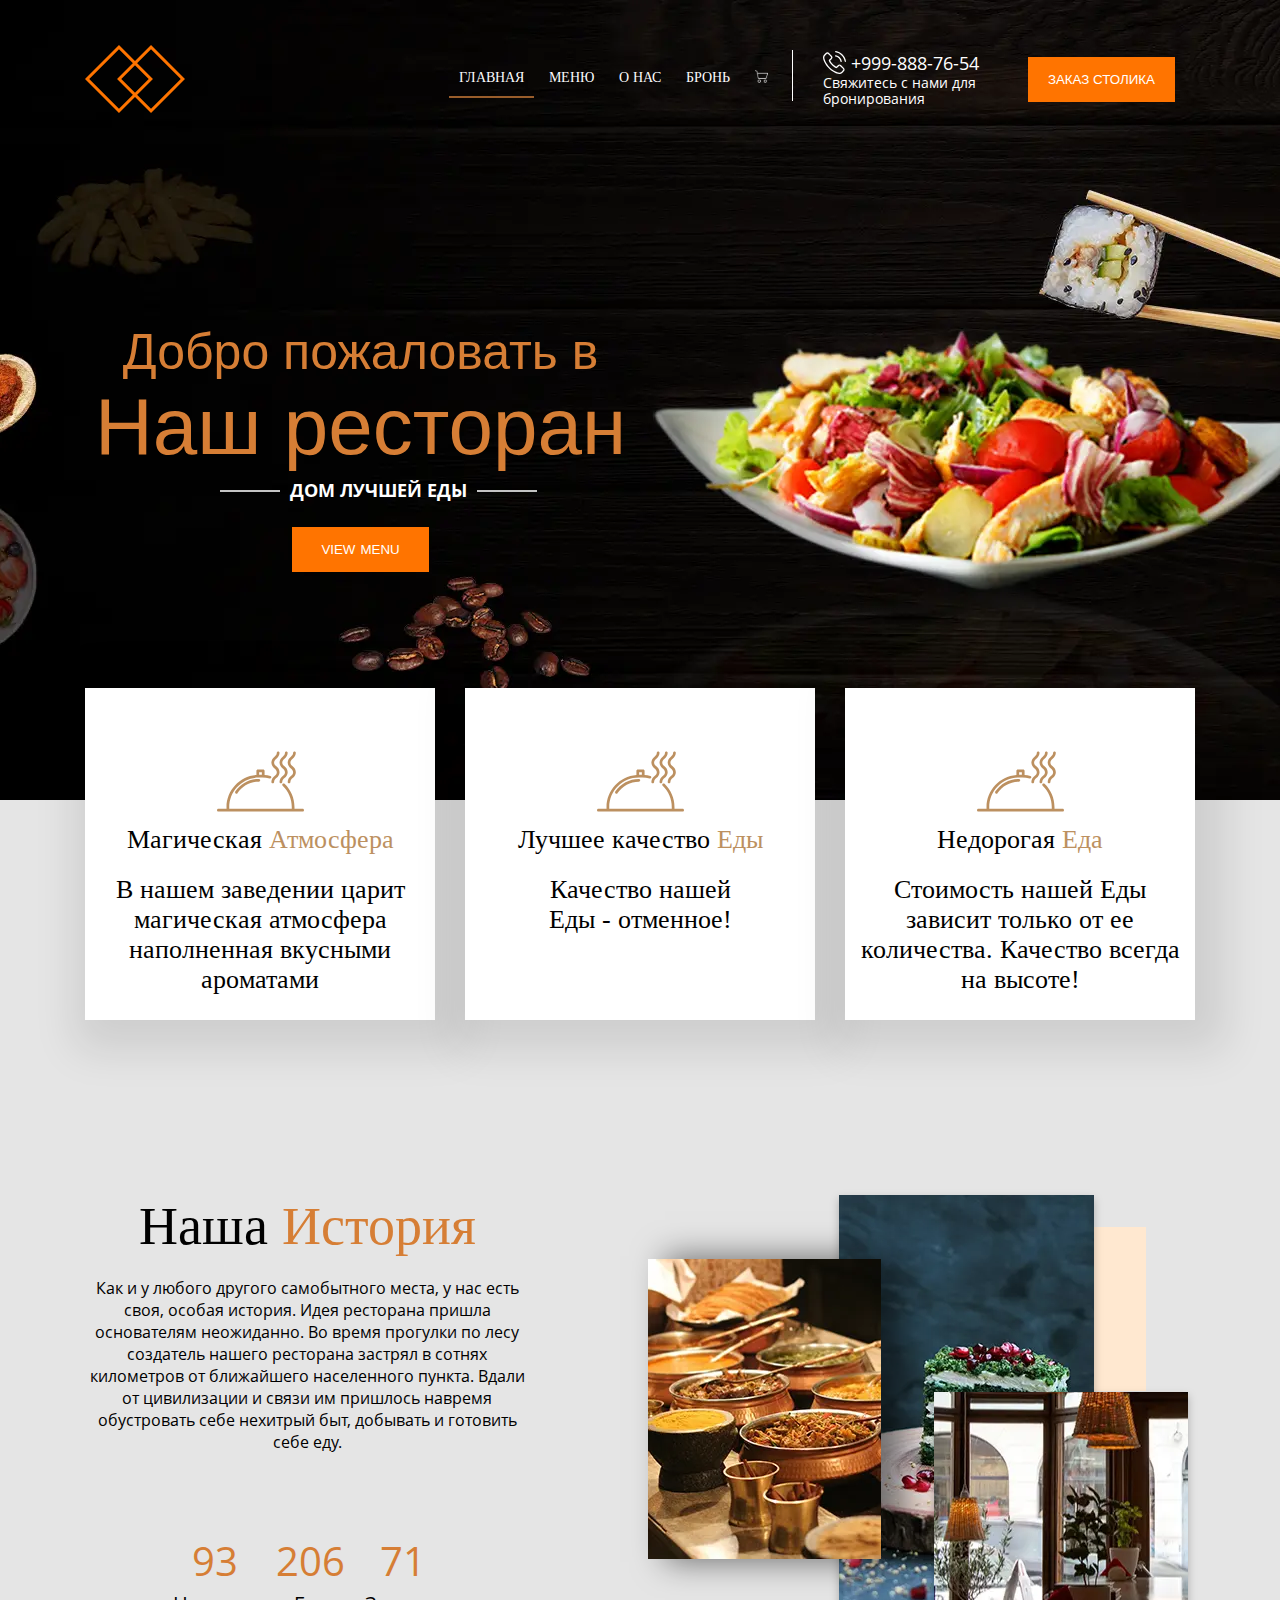
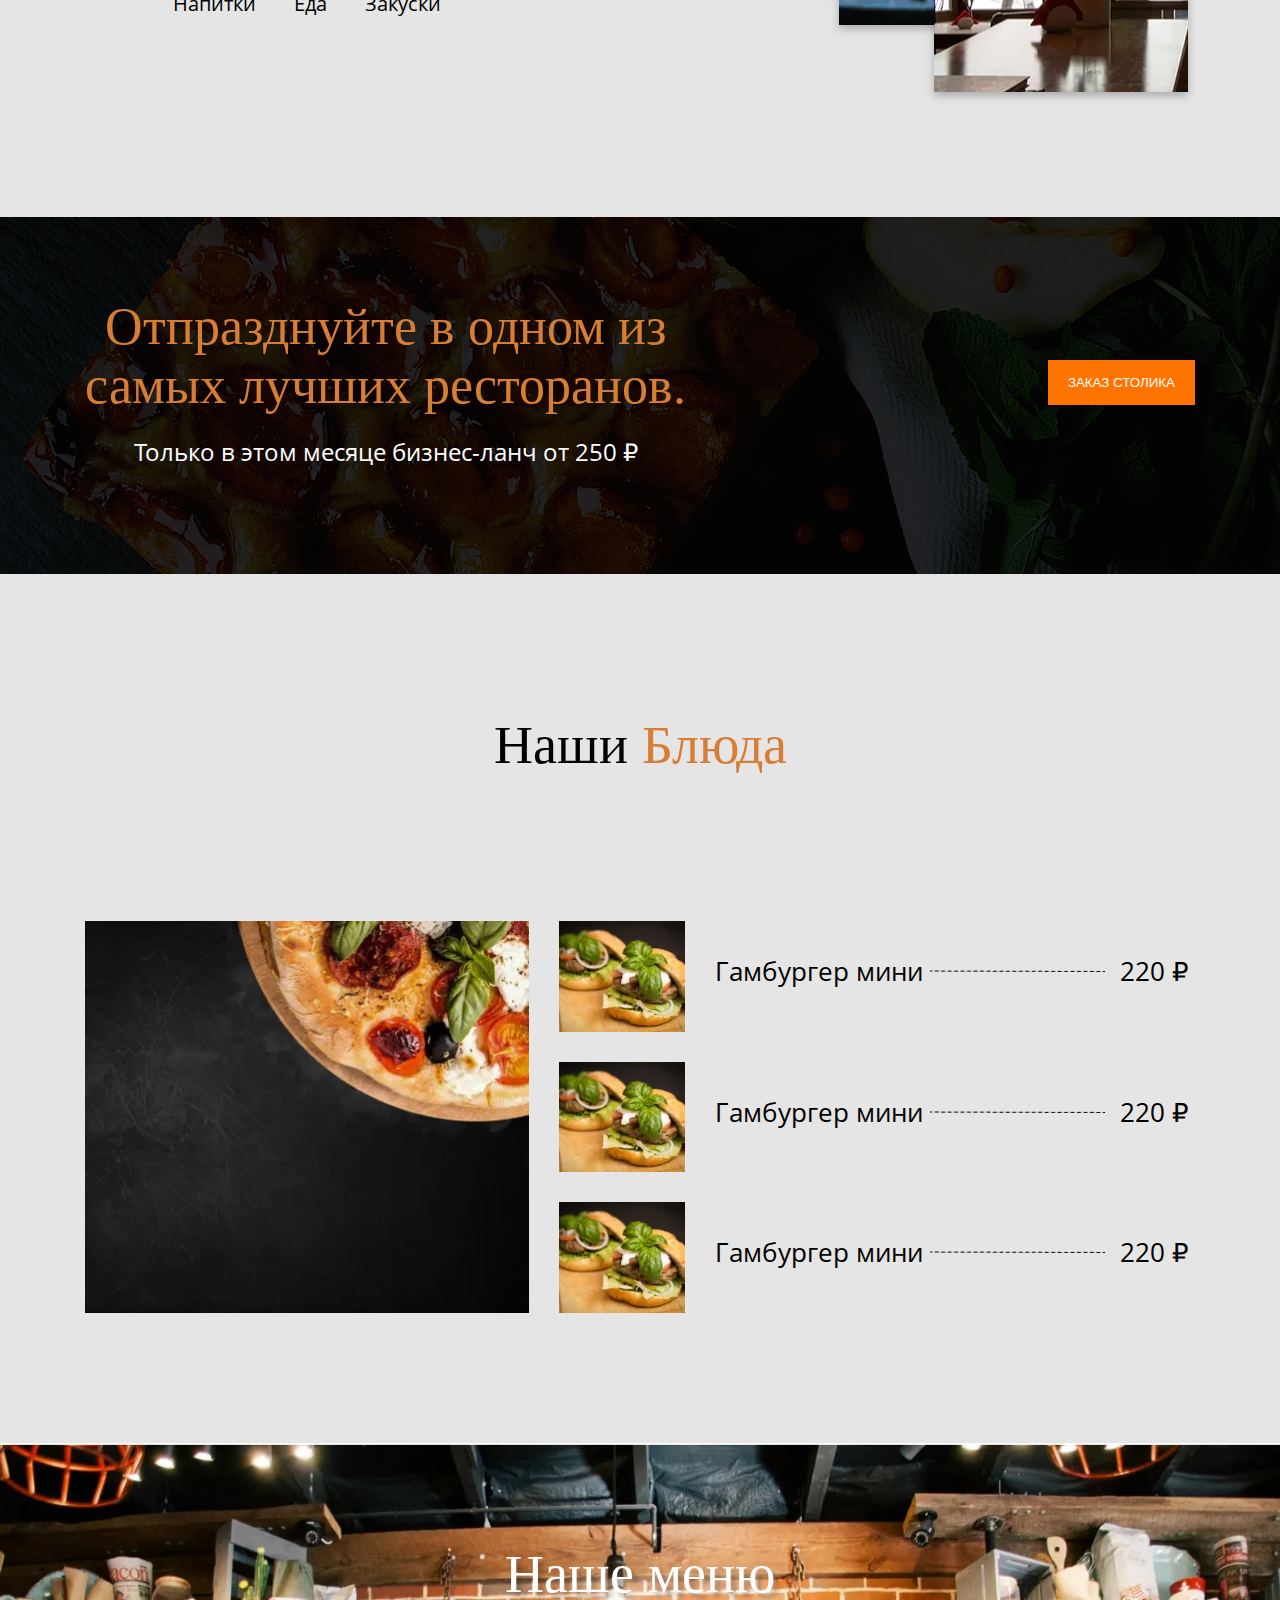
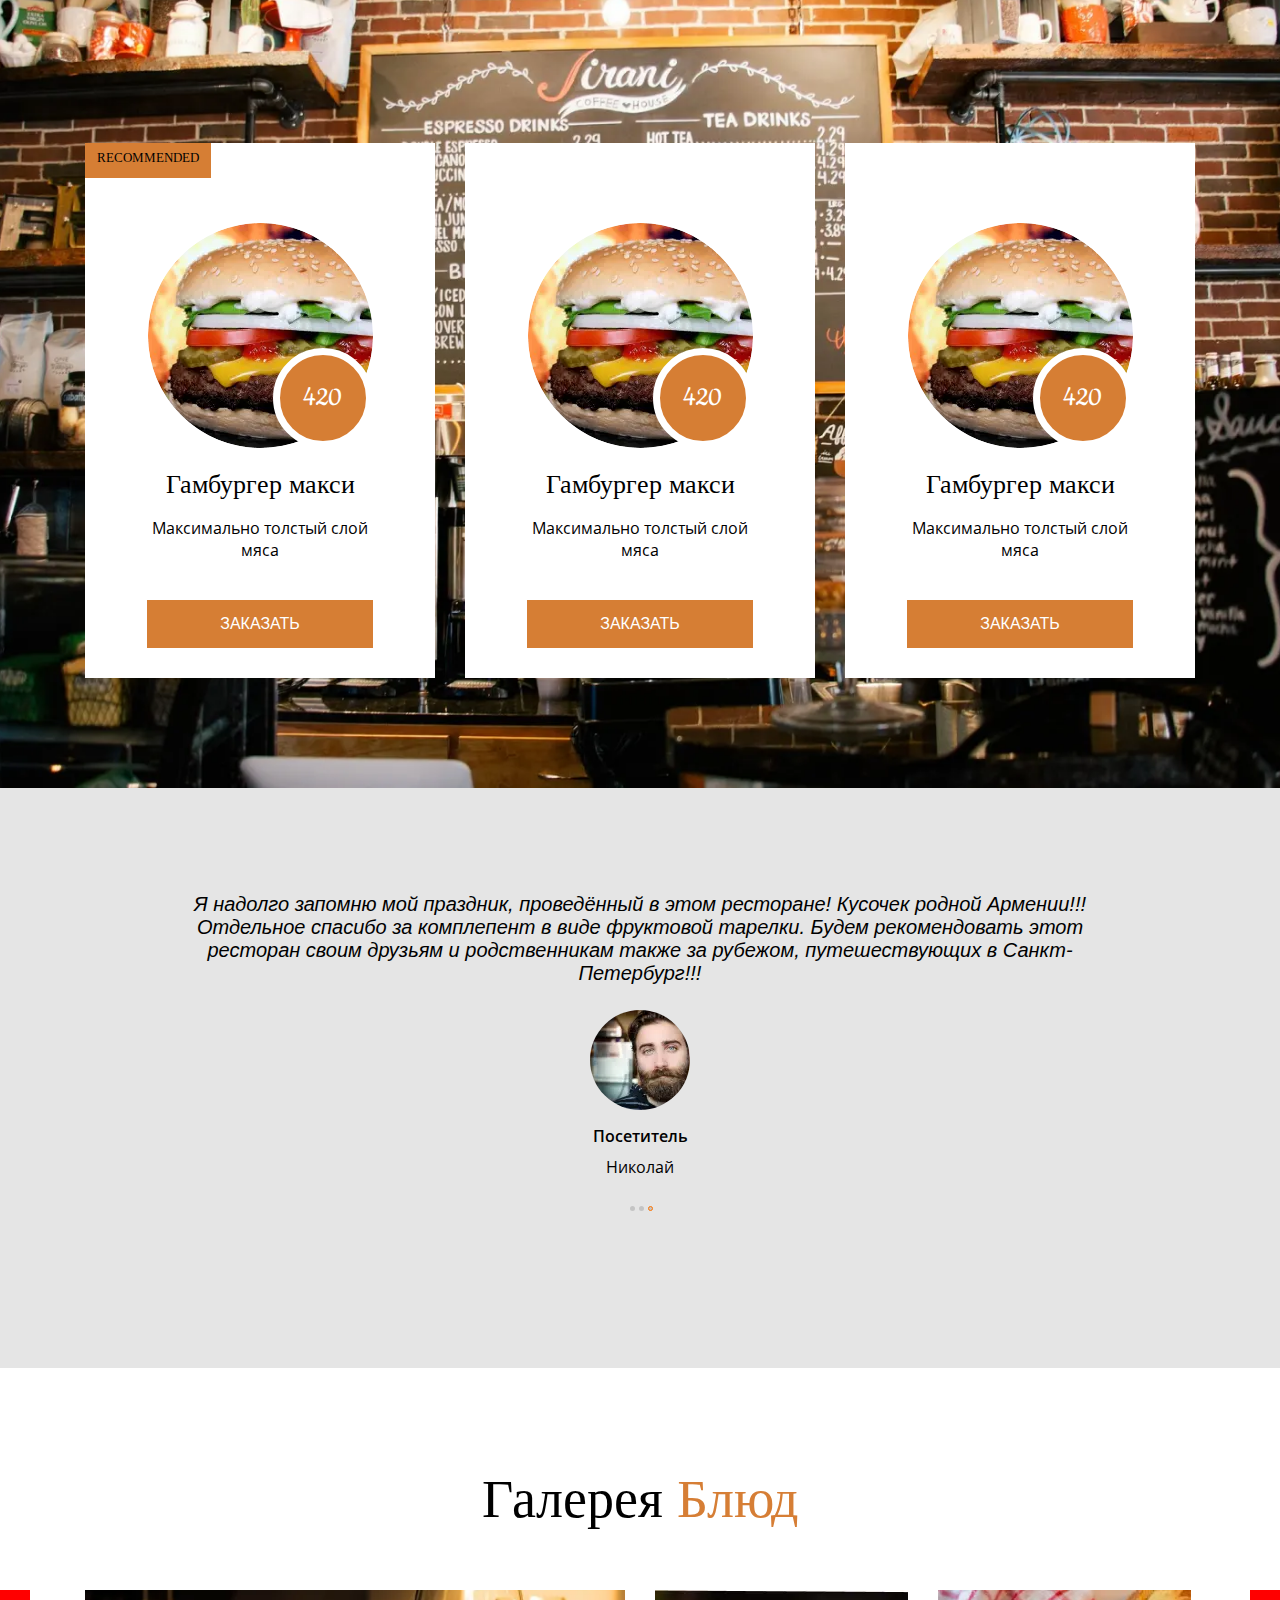
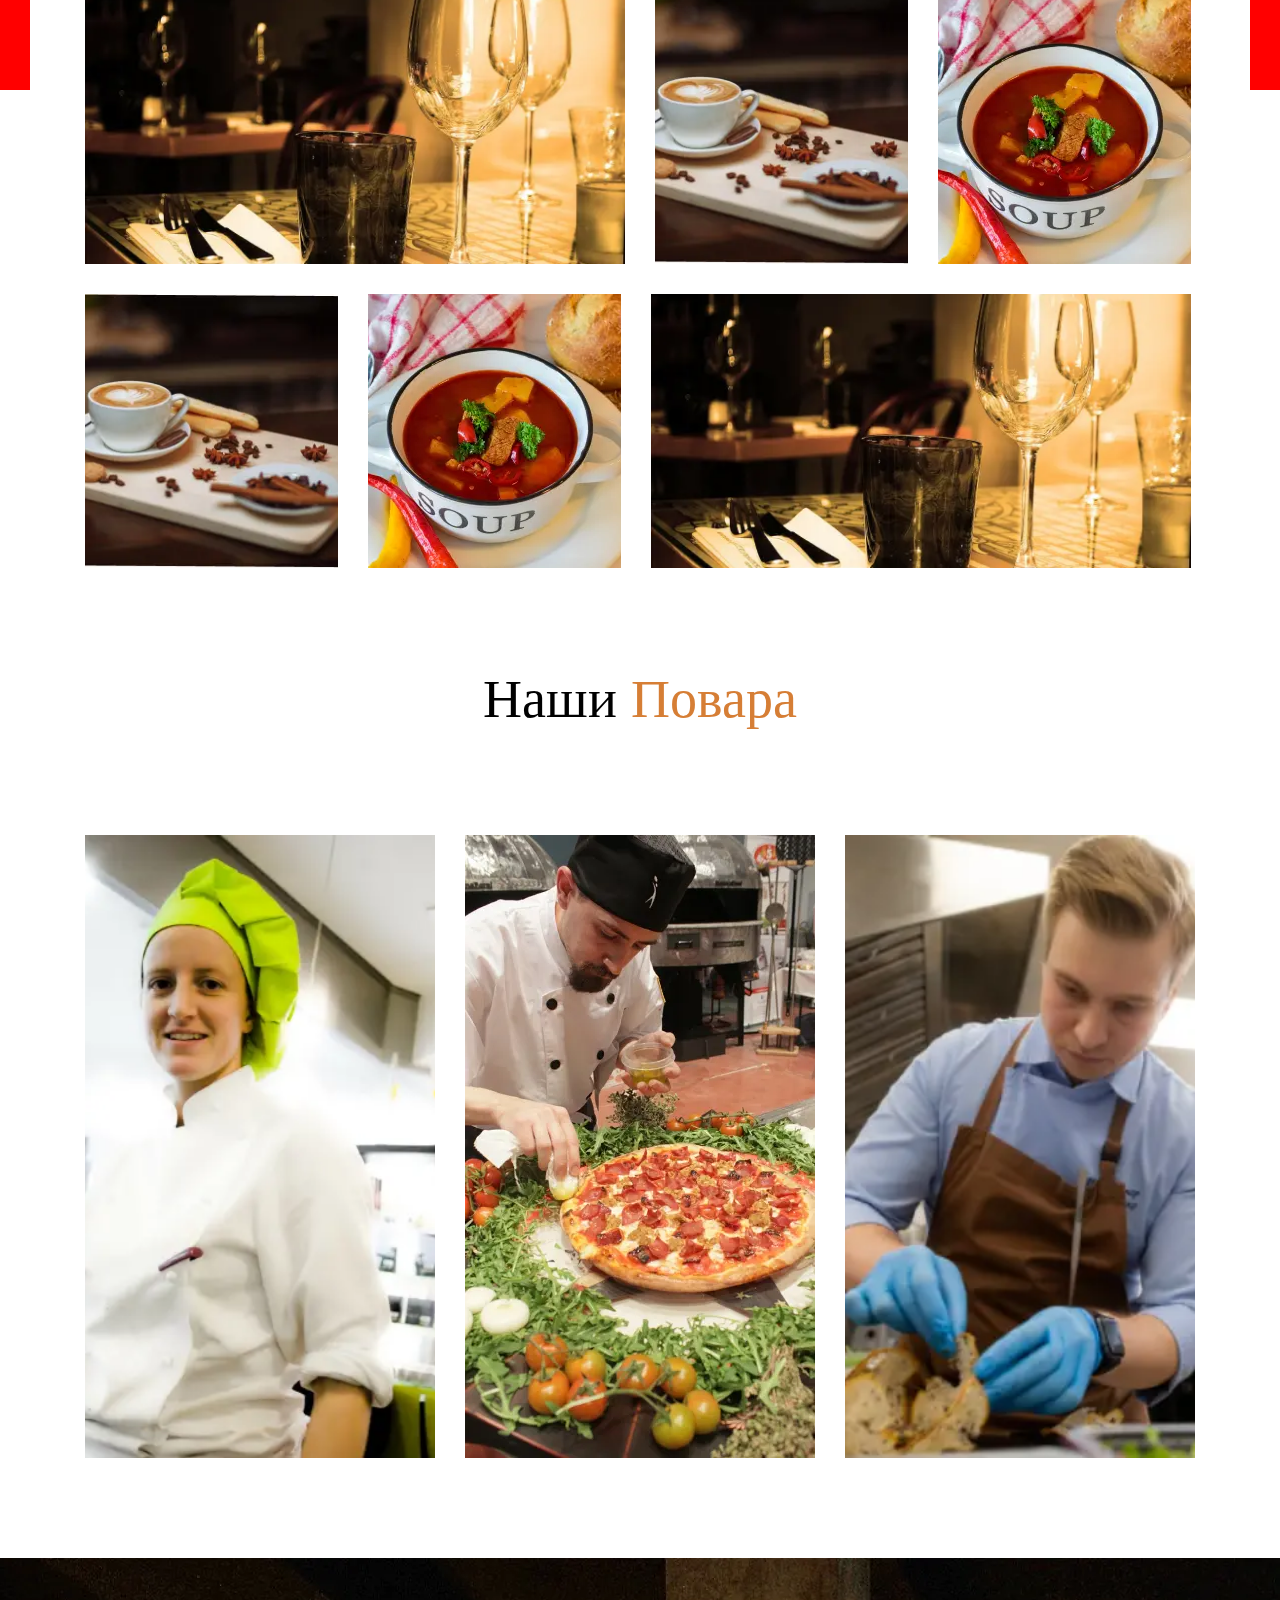
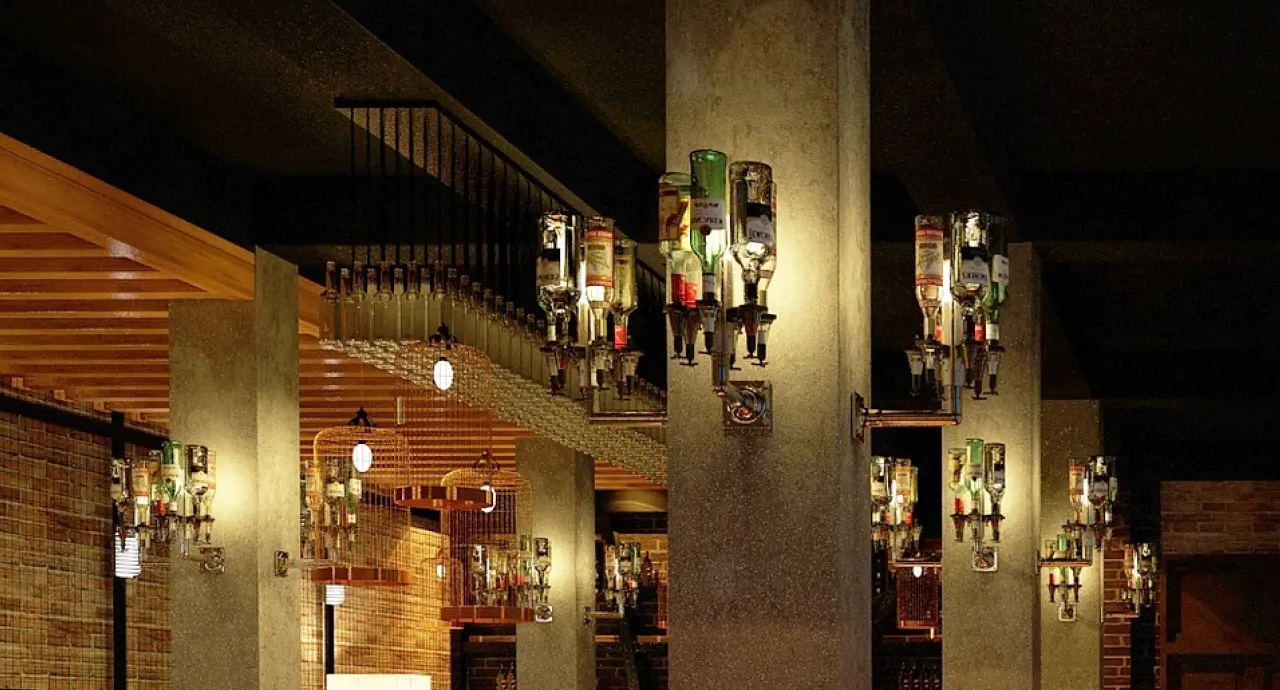
==== commit 4b04aa98: "Последние блоки, правки" ====
--- a/public/index.html
+++ b/public/index.html
@@ -5,6 +5,7 @@
     <meta http-equiv="X-UA-Compatible" content="IE=edge">     <meta name="viewport" content="width=device-width,initial-scale=1">     <link rel="stylesheet" href="css/main.min.css">+  <link rel="stylesheet" href="https://cdn.jsdelivr.net/npm/swiper/swiper-bundle.min.css">     <title>Наш ресторан - ДОМ ЛУЧШЕЙ ЕДЫ</title> </head> <body>@@ -24,6 +25,7 @@
                         <li><a href="#">МЕНЮ</a></li>                         <li><a href="#">О НАС</a></li>                         <li><a href="#">БРОНЬ</a></li>+                                                 <li><a href="#"><picture><source srcset="img/icon/cart.svg" type="image/webp"><img src="img/icon/cart.svg" alt=""></picture></a></li>                     </ul>                 </nav>@@ -134,9 +136,7 @@
     <section class="food">     <div class="conteiner">         <div class="food-wrap food__content">-            <div class="food__title">-                <h2>Наши <span class="title_color">Блюда</span></h2>-            </div>+            <h2 class="food__title">Наши <span class="title_color">Блюда</span></h2>             <div class="food-card food-card__wrap">                 <div class="poster">                     <div class="poster__box">@@ -184,54 +184,57 @@
 <section class="menu">     <div class="conteiner">         <div class="menu__wraper menu-box">-            <div class="menu__title">-                <h2>Наше меню</h2>-            </div>+            <h2 class="menu__title">Наше меню</h2>             <ul class="menu-list items__menu">                 <li class="item-menu item-menu-1 recomended">-                    <div class="img__items">-                        <picture><source srcset="img/img_block/menu/hamburger_maxi.webp" type="image/webp"><img src="img/img_block/menu/hamburger_maxi.png" alt="" width="225px" height="225px"></picture>-                        <div class="prise__item">420</div>-                    </div>-                    <div class="text__menu-list">-                        <h3>Гамбургер макси</h3>-                        <p>Максимально толстый -                            слой мяса</p>-                        <button class="bt btn__item">ЗАКАЗАТЬ</button>    -                    </div>+                            <div class="img__items">+                                <picture><source srcset="img/img_block/menu/hamburger_maxi.webp" type="image/webp"><img src="img/img_block/menu/hamburger_maxi.png" alt="" width="225px" height="225px"></picture>+                                <div class="prise__item">420</div>+                            </div>+                            <div class="text__menu-list">+                                <h3>Гамбургер макси</h3>+                                <p>Максимально толстый +                                    слой мяса</p>+                                <button class="bt btn__item">ЗАКАЗАТЬ</button>    +                            </div>                 </li>                 <li class="item-menu item-menu-2">-                    <div class="img__items">-                        <picture><source srcset="img/img_block/menu/hamburger_maxi.webp" type="image/webp"><img src="img/img_block/menu/hamburger_maxi.png" alt="" width="225px" height="225px"></picture>-                        <div class="prise__item">420</div>-                    </div>-                    <div class="text__menu-list">-                        <h3>Гамбургер макси</h3>-                        <p>Максимально толстый -                            слой мяса</p>-                        <button class="bt btn__item">ЗАКАЗАТЬ</button>    -                    </div>+                            <div class="img__items">+                                <picture><source srcset="img/img_block/menu/hamburger_maxi.webp" type="image/webp"><img src="img/img_block/menu/hamburger_maxi.png" alt="" width="225px" height="225px"></picture>+                                <div class="prise__item">420</div>+                            </div>+                            <div class="text__menu-list">+                                <h3>Гамбургер макси</h3>+                                <p>Максимально толстый +                                    слой мяса</p>+                                <button class="bt btn__item">ЗАКАЗАТЬ</button>    +                            </div>                 </li>                 <li class="item-menu item-menu-3">-                    <div class="img__items">-                        <picture><source srcset="img/img_block/menu/hamburger_maxi.webp" type="image/webp"><img src="img/img_block/menu/hamburger_maxi.png" alt="" width="225px" height="225px"></picture>-                        <div class="prise__item">420</div>-                    </div>-                    <div class="text__menu-list">-                        <h3>Гамбургер макси</h3>-                        <p>Максимально толстый -                            слой мяса</p>-                        <button class="bt btn__item">ЗАКАЗАТЬ</button>    -                    </div>+                            <div class="img__items">+                                <picture><source srcset="img/img_block/menu/hamburger_maxi.webp" type="image/webp"><img src="img/img_block/menu/hamburger_maxi.png" alt="" width="225px" height="225px"></picture>+                                <div class="prise__item">420</div>+                            </div>+                            <div class="text__menu-list">+                                <h3>Гамбургер макси</h3>+                                <p>Максимально толстый +                                    слой мяса</p>+                                <button class="bt btn__item">ЗАКАЗАТЬ</button>    +                            </div>                 </li>             </ul> -        </div>+        </div>         </div> </section> <section class="reviews">     <div class="conteiner">         <div class="slider">-            <ul class="reviews-items items__slider">+            <ul class="reviews-items slider__line">+                <div class="btn-slider btn-slider__wrap-reviews">+                    <button type="button" class="slider-btn slider-btn__reviews"></button>+                    <button type="button" class="slider-btn slider-btn__reviews"></button>+                    <button type="button" class="slider-btn slider-btn__reviews active__slide"></button>+                </div>                     <li class="reviews-item">                     <p class="reviews__text">Я надолго запомню мой праздник, проведённый в этом ресторане! Кусочек родной Армении!!! Отдельное спасибо за комплепент в виде фруктовой тарелки. Будем рекомендовать этот ресторан своим друзьям и родственникам также за рубежом, путешествующих в Санкт-Петербург!!!</p>                     <div class="photo__visitor">    @@ -242,13 +245,63 @@
                         <dd class="name">Николай</dd>                     </dl>                 </li>+                <li class="reviews-item">+                    <p class="reviews__text">Я надолго запомню мой праздник, проведённый в этом ресторане! Кусочек родной Армении!!! Отдельное спасибо за комплепент в виде фруктовой тарелки. Будем рекомендовать этот ресторан своим друзьям и родственникам также за рубежом, путешествующих в Санкт-Петербург!!!</p>+                    <div class="photo__visitor">    +                        <picture><source srcset="img/img_block/man.webp" type="image/webp"><img src="img/img_block/man.png" alt=""></picture>+                    </div>+                    <dl class="visitors">+                        <dt class="visitor">Посетитель</dt>+                        <dd class="name">Николай</dd>+                    </dl>+                </li>+                <li class="reviews-item">+                    <p class="reviews__text">Я надолго запомню мой праздник, проведённый в этом ресторане! Кусочек родной Армении!!! Отдельное спасибо за комплепент в виде фруктовой тарелки. Будем рекомендовать этот ресторан своим друзьям и родственникам также за рубежом, путешествующих в Санкт-Петербург!!!</p>+                    <div class="photo__visitor">    +                        <picture><source srcset="img/img_block/man.webp" type="image/webp"><img src="img/img_block/man.png" alt=""></picture>+                    </div>+                    <dl class="visitors">+                        <dt class="visitor">Посетитель</dt>+                        <dd class="name">Николай</dd>+                    </dl>+                </li>             </ul>          </div>     </div> </section>-    -+    <section class="gallery-dishes">+    <div class="decor__dishes"></div>+    <div class="conteiner">+        <div class="gallery-dishes__wrap dishes">+            <h2 class="dishes__title">Галерея <span class="title_color">Блюд</span></h2>+            <div class="dishes__wrap box-dishe">+                <div class="box-dishe__photo box-dishe-1">+                    <picture><source srcset="img/img_block/gallery/glasses.webp" type="image/webp"><img class="photo-big" src="img/img_block/gallery/glasses.jpg" alt=""></picture> +                    <picture><source srcset="img/img_block/gallery/coffee.webp" type="image/webp"><img class="photo" src="img/img_block/gallery/coffee.jpg" alt=""></picture>+                    <picture><source srcset="img/img_block/gallery/soup.webp" type="image/webp"><img class="photo" src="img/img_block/gallery/soup.jpg" alt=""></picture>+                    <picture><source srcset="img/img_block/gallery/coffee.webp" type="image/webp"><img class="photo" src="img/img_block/gallery/coffee.jpg" alt=""></picture>+                    <picture><source srcset="img/img_block/gallery/soup.webp" type="image/webp"><img class="photo" src="img/img_block/gallery/soup.jpg" alt=""></picture> +                    <picture><source srcset="img/img_block/gallery/glasses.webp" type="image/webp"><img class="photo-big" src="img/img_block/gallery/glasses.jpg" alt=""></picture>   +                </div>+            </div>+        </div> +    </div>+</section>+<section class="gallery-cook">+    <div class="conteiner">+        <div class="gallery-cook__wrap cooks">+            <h2 class="cooks__title">Наши <span class="title_color">Повара</span></h2>+            <div class="cooks__wrap">+                <picture><source srcset="img/img_block/cook/cook_1.webp" type="image/webp"><img class="cooks__photo" src="img/img_block/cook/cook_1.jpg" alt="img_block"></picture>+                <picture><source srcset="img/img_block/cook/cook_2.webp" type="image/webp"><img class="cooks__photo" src="img/img_block/cook/cook_2.jpg" alt="img_block"></picture>+                <picture><source srcset="img/img_block/cook/cook_3.webp" type="image/webp"><img class="cooks__photo" src="img/img_block/cook/cook_3.jpg" alt="img_block"></picture>+            </div>+        </div>+    </div>+</section>+    <footer class="footer"></footer>  <script src="js/main.js"></script>+ <script src="https://cdn.jsdelivr.net/npm/swiper/swiper-bundle.min.js"></script> </body> </html>--- a/public/css/main.min.css
+++ b/public/css/main.min.css
@@ -1,2 +1,2 @@
-@charset "UTF-8";p{font-family:"Open Sans",sans-serif}*,html{-webkit-box-sizing:border-box;box-sizing:border-box}ul{list-style:none}body,h2,h3,p,ul{margin:0}body,ul{padding:0}body{font-family:"Tinos";font-weight:400;width:100%;background-color:#e5e5e5}a{text-decoration:none}a:link,a:visited{color:#fff}a:hover{color:#bb743a}a:active{color:#995d2b}.conteiner{margin:0 auto;max-width:1130px;padding:0 10px;width:100%}.title_color{color:#d67e35}button{border:0;padding:0;background:0 0;cursor:pointer}.bt{color:#fff;-webkit-transition:.5s;-o-transition:.5s;transition:.5s}.bt-page{background-color:#ff7400;padding:15px 20px}.bt-page :active,.bt-page :focus,.bt-page:hover{background-color:#c75c05;color:#f3decc;-webkit-transition:.5s;-o-transition:.5s;transition:.5s}.bt__view{width:137px;text-align:center}.bt__wrapper{display:-webkit-inline-box;display:-ms-inline-flexbox;display:inline-flex;-webkit-box-align:center;-ms-flex-align:center;align-items:center}.btn__item{padding-top:15px;padding-bottom:15px;background-color:#d67e34;font-size:16px}@font-face{font-family:"Tinos";src:url(../font/Tinos.woff2),url(../font/Tinos.woff);font-weight:400;font-style:normal;font-display:swap}@font-face{font-family:"Open Sans";src:url(../font/OpenSans-Regular.woff2),url(../font/OpenSans-Regular.woff);font-weight:400;font-style:normal;font-display:swap}@font-face{font-family:"Open Sans";src:url(../font/OpenSans-Bold.woff2),url(../font/OpenSans-Bold.woff);font-weight:700;font-style:normal;font-display:swap}@font-face{font-family:"Open Sans";src:url(../font/OpenSans-SemiBoldItalic.woff2),url(../font/OpenSans-SemiBoldItalic.woff);font-weight:600;font-style:normal;font-display:swap}@font-face{font-family:"Open Sans";src:url(../font/OpenSans-italic.woff2),url(../font/OpenSans-italic.woff);font-weight:400;font-style:italic;font-display:swap}@font-face{font-family:"Cookie";src:url(../font/Cookie-Regular.woff2),url(../font/Cookie-Regular.woff);font-weight:400;font-style:normal;font-display:swap}.header__block{background-image:url(../img/bg/bg_header.jpg);background-position:50% 50%;background-size:cover;background-repeat:no-repeat;min-height:800px;height:100%;color:#fff;padding-top:45px;font-size:14px;position:relative;z-index:1;width:100%}.burger,.burger::after,.burger::before{display:block;width:30px;height:4px;border-radius:50px;background-color:#ff7400}.burger{-webkit-transition:.5s;-o-transition:.5s;transition:.5s;position:relative;margin-right:18px}.burger::after,.burger::before{content:"";position:absolute;z-index:2}.burger::after{top:8px;left:0}.burger::before{top:-8px;left:0}.burger__open{display:block;background-color:transparent}.burger__open::after,.burger__open::before{-webkit-transition:.5s;-o-transition:.5s;transition:.5s;top:0;left:0;-webkit-transform:rotate(40deg);-ms-transform:rotate(40deg);transform:rotate(40deg)}.burger__open::before{-webkit-transform:rotate(-40deg);-ms-transform:rotate(-40deg);transform:rotate(-40deg)}.menu__active{background-color:#81420e;position:absolute;width:320px;min-height:500px;height:100%;top:0;right:0}.menu__active .header__nav::after{content:"";height:0}.menu__active .menu-list{margin-top:50px;margin-left:25px;margin-right:60px}.menu__active,.menu__active .list__menu{display:-webkit-box;display:-ms-flexbox;display:flex;-webkit-box-orient:vertical;-webkit-box-direction:normal;-ms-flex-direction:column;flex-direction:column}.menu__active .list__menu{font-size:18px}.menu__active .list__menu li{border-bottom:1px #da6404 solid}.menu__active .list__menu li:last-child::after{content:"Корзина";font-size:18px;padding-left:5px;font-family:"Tinos";text-transform:uppercase}.menu__active .active{border:0}.menu__active .booking__wrap{-webkit-box-orient:vertical;-webkit-box-direction:normal;-ms-flex-direction:column;flex-direction:column;margin-left:25px;-webkit-box-align:center;-ms-flex-align:center;align-items:center}.menu__active .contact{font-size:18px;margin-top:40px;margin-bottom:15px}.menu__active .contact a{font-size:18px}.menu__active .contact p{text-align:center}.logo__header{margin-right:auto;width:100px;height:68px}.header__menu{-webkit-box-align:center;-ms-flex-align:center;align-items:center;margin-bottom:200px;overflow:hidden;padding-right:20px}.header__menu,.list__menu,.menu__header{display:-webkit-box;display:-ms-flexbox;display:flex}.menu__header{-webkit-box-align:center;-ms-flex-align:center;align-items:center}.list__menu{-ms-flex-wrap:wrap;flex-wrap:wrap}.list__menu li{padding:10px;margin-right:5px}.header__nav{margin-right:30px;position:relative;padding-right:10px}.header__nav::after{content:"";height:51px;width:1px;background-color:#fff;display:inline-block;position:absolute;right:0;top:-10px}.booking__wrap,.contact a{display:-webkit-box;display:-ms-flexbox;display:flex}.contact{font-family:"Open Sans",sans-serif;min-width:160px;margin-right:45px}.contact p{margin:0;line-height:16px}.contact a{font-size:18px;-webkit-box-align:center;-ms-flex-align:center;align-items:center}.number-header{display:inline-block;padding-left:5px}.active{border-bottom:2px solid #995d2b}.wrap__welcome{padding:10px;display:-webkit-inline-box;display:-ms-inline-flexbox;display:inline-flex;-webkit-box-pack:center;-ms-flex-pack:center;justify-content:center;-webkit-box-orient:vertical;-webkit-box-direction:normal;-ms-flex-direction:column;flex-direction:column;-webkit-box-align:center;-ms-flex-align:center;align-items:center}.welcome__wrap{display:-webkit-box;display:-ms-flexbox;display:flex}.header__title{font-size:50px;font-family:"Tinosc",sans-serif;text-align:center}.header__title-big{font-size:80px;margin-bottom:10px}.appellation span,.h1,.item__content p{text-align:center;font-family:"Open Sans",sans-serif}.h1{margin:0;padding:5px;font-size:18px}.h1__welcome{position:relative;margin-bottom:20px;z-index:-2}.benefits__items{margin-bottom:165px}.list-benefits__wrap{width:100%;display:-webkit-box;display:-ms-flexbox;display:flex;position:relative;-ms-flex-line-pack:stretch;align-content:stretch;z-index:2;margin-top:-112px;-webkit-box-pack:justify;-ms-flex-pack:justify;justify-content:space-between}.list-benefits__item{padding:15px;min-height:328px;-webkit-box-flex:0;-ms-flex:0 1 350px;flex:0 1 350px;font-size:26px;-webkit-box-shadow:10px 10px 40px 20px rgba(0,0,0,.1);box-shadow:10px 10px 40px 20px rgba(0,0,0,.1);background-color:#fff}.list-benefits__item img{margin-top:35px}.item__content,.list-benefits__item{display:-webkit-box;display:-ms-flexbox;display:flex;-webkit-box-orient:vertical;-webkit-box-direction:normal;-ms-flex-direction:column;flex-direction:column;-webkit-box-align:center;-ms-flex-align:center;align-items:center}.item__content p{font-family:"Tinos",sans-serif;margin-bottom:10px}.h2_benefits{text-align:center;font-size:26px;margin-bottom:20px}.benefits__text-accent{color:#bc9060}.history{background-color:#e5e5e5}.history__content{margin-bottom:122px}.history-wrap{display:-webkit-box;display:-ms-flexbox;display:flex}.history__content_box{-webkit-box-flex:1;-ms-flex:1 1 50%;flex:1 1 50%}.content-text,.content-text__wrap{display:-webkit-box;display:-ms-flexbox;display:flex;-webkit-box-orient:vertical;-webkit-box-direction:normal;-ms-flex-direction:column;flex-direction:column;-webkit-box-align:center;-ms-flex-align:center;align-items:center}.content-text__wrap{-ms-flex-item-align:start;align-self:start;max-width:444px}.content-text__wrap h2{font-size:54px;margin-bottom:20px}.history__text{text-align:center;font-size:16px;margin-bottom:80px}.list-product__wrap{display:-webkit-inline-box;display:-ms-inline-flexbox;display:inline-flex;margin-bottom:45px}.appellation{margin:0 10px}.appellation span{display:block;font-size:40px;margin-bottom:2px}.appellation p{font-size:20px;text-align:center}.content-image{display:-webkit-box;display:-ms-flexbox;display:flex;-webkit-box-align:center;-ms-flex-align:center;align-items:center;-webkit-box-pack:center;-ms-flex-pack:center;justify-content:center}.box-img{width:540px;height:500px}.content-image__box,.content-img{position:relative}.content-img{max-height:500px;max-width:300px}.decor__block{position:absolute;width:212px;height:164px;background-color:#ffe8d0;top:32px;right:42px}.content__photo-1{width:255px;position:absolute;top:0;right:94px}.content__photo-1 img,.content__photo-2 img{-webkit-filter:drop-shadow(0 4px 4px rgba(0,0,0,.25));filter:drop-shadow(0 4px 4px rgba(0,0,0,.25))}.content__photo-2{top:197px;right:0;width:254px;position:absolute}.content__photo-3{top:64px;left:0;position:absolute}.content__photo-3 img{-webkit-box-shadow:20px 0 30px 3px rgba(0,0,0,.5);box-shadow:20px 0 30px 3px rgba(0,0,0,.5)}.offers{background:url(../img/bg/shadow.png),url(../img/bg/bg_booking.png) 0 0/cover no-repeat;min-height:357px}.offers-wrap{display:-webkit-box;display:-ms-flexbox;display:flex}.content__offers{padding:70px 0}.content__text{-webkit-box-flex:1;-ms-flex:1 1 60%;flex:1 1 60%;text-align:center}.content__text h2{padding:10px 0;color:#d67e34;font-size:52px;margin-bottom:10px}.content__text p{font-size:24px;color:#fff;margin-bottom:10px}.food-wrap,.offers-linc{display:-webkit-box;display:-ms-flexbox;display:flex}.offers-linc{-webkit-box-pack:end;-ms-flex-pack:end;justify-content:end;-webkit-box-align:center;-ms-flex-align:center;align-items:center;-webkit-box-flex:1;-ms-flex:1 1 40%;flex:1 1 40%}.food-wrap{-webkit-box-orient:vertical;-webkit-box-direction:normal;-ms-flex-direction:column;flex-direction:column}.food__content{padding:130px 0}.food__title{padding:10px 0;-ms-flex-item-align:center;align-self:center;margin-bottom:135px}.food__title,.food__title h2{font-size:54px}.food-card__wrap{display:-webkit-box;display:-ms-flexbox;display:flex}.poster{-webkit-box-flex:1;-ms-flex:1 1 40%;flex:1 1 40%}.poster__box{overflow:hidden;position:relative;max-height:478px;max-width:445px;height:100%;width:100%}.poster__box img{position:absolute;height:100%;width:100%;-o-object-fit:cover;object-fit:cover}.placard{-webkit-box-flex:1;-ms-flex:1 1 60%;flex:1 1 60%}.list-placard{display:-webkit-box;display:-ms-flexbox;display:flex;-webkit-box-orient:vertical;-webkit-box-direction:normal;-ms-flex-direction:column;flex-direction:column}.placard__items li:last-child{margin-bottom:0}.item-food__wrapper{display:-webkit-box;display:-ms-flexbox;display:flex;margin-left:30px;margin-bottom:30px}.exterior{max-width:130px;overflow:hidden}.exterior img{width:100%}.cost{font-size:26px}.cost__wrapper{padding:0 5px 10px 30px;display:-webkit-box;display:-ms-flexbox;display:flex;width:100%;-webkit-box-pack:justify;-ms-flex-pack:justify;justify-content:space-between;-webkit-box-align:center;-ms-flex-align:center;align-items:center}.name-food{position:relative;min-width:215px}.prise{min-width:70px;margin:0 0 0 15px}.vector{background:url(../img/bg/Vector.png) center center repeat-x;width:100%;height:2px}.menu{background:url(../img/bg/bg_menu.jpg) 50% 50%/cover no-repeat;padding:100px 0}.menu-box{display:-webkit-box;display:-ms-flexbox;display:flex;-webkit-box-orient:vertical;-webkit-box-direction:normal;-ms-flex-direction:column;flex-direction:column;-webkit-box-align:center;-ms-flex-align:center;align-items:center}.menu__title{margin-bottom:138px}.menu__title h2{color:#fff;font-size:54px}.item-menu,.menu-list{display:-webkit-box;display:-ms-flexbox;display:flex}.menu-list{-webkit-box-pack:justify;-ms-flex-pack:justify;justify-content:space-between;width:100%}.item-menu{background-color:#fff;padding:80px 62px 30px;width:350px;-webkit-box-orient:vertical;-webkit-box-direction:normal;-ms-flex-direction:column;flex-direction:column;overflow:hidden;-webkit-box-align:center;-ms-flex-align:center;align-items:center}.img__items{position:relative}.img__items img{max-width:225px;width:100%;min-height:225px;height:100%;border-radius:50%}.prise__item,.recomended::before{background-color:#d67e34;position:absolute}.prise__item{width:100px;height:100px;display:-webkit-box;display:-ms-flexbox;display:flex;-webkit-box-align:center;-ms-flex-align:center;align-items:center;-webkit-box-pack:center;-ms-flex-pack:center;justify-content:center;border-radius:50%;border:#fff 7px solid;color:#fff;font-size:30px;font-family:"Cookie",sans-serif;bottom:0;right:0}.recomended{position:relative}.recomended::before{content:"RECOMMENDED";font-size:13px;padding:7px 12px 12px;top:0;left:0}.text__menu-list{margin-top:22px}.text__menu-list h3{font-size:26px;text-align:center;margin-bottom:12px}.text__menu-list p{font-family:"open Sans",sans-serif;font-size:16px;text-align:center;padding:5px;margin-bottom:34px}.btn__item{width:100%}.reviews{padding:100px 0;font-family:"Open Sans",sans-serif}.reviews-item{display:-webkit-box;display:-ms-flexbox;display:flex;-webkit-box-orient:vertical;-webkit-box-direction:normal;-ms-flex-direction:column;flex-direction:column;-webkit-box-align:center;-ms-flex-align:center;align-items:center}.photo__visitor{width:100px;height:100px;border-radius:50px;overflow:hidden;margin-bottom:15px}.photo__visitor img{-o-object-fit:cover;object-fit:cover}.reviews__text{margin:5px 100px 25px;text-align:center;font-size:20px;font-style:italic}.visitors{margin:0;display:-webkit-box;display:-ms-flexbox;display:flex;-webkit-box-orient:vertical;-webkit-box-direction:normal;-ms-flex-direction:column;flex-direction:column;-webkit-box-align:center;-ms-flex-align:center;align-items:center}.visitor{margin-bottom:9px;font-weight:600}.name{margin:0}@supports (-webkit-appearance:none){.header__block{background-image:url(../img/bg/bg_header.webp)}.offers{background:url(../img/bg/shadow.webp),url(../img/bg/bg_booking.png) 0 0/cover no-repeat}.vector{background:url(../img/bg/Vector.webp) center center repeat-x}.menu{background:url(../img/bg/bg_menu.webp) 50% 50%/cover no-repeat}}@media (min-width:768px){.bt__view::before{content:"VIEW";padding-right:5px}.visually-hidden{position:absolute;width:1px;height:1px;margin:-1px;border:0;padding:0;white-space:nowrap;-webkit-clip-path:inset(100%);clip-path:inset(100%);clip:rect(0 0 0 0);overflow:hidden}.h1__welcome{margin-left:35px}.h1__welcome::after,.h1__welcome::before{content:"";width:60px;height:2px;background-color:#c4c4c4;display:block;position:absolute}.h1__welcome::after{top:50%;right:-65px}.h1__welcome::before{top:50%;left:-65px}}@media (max-width:1250px){.history-wrap{-ms-flex-wrap:wrap;flex-wrap:wrap}.history__content_box{-webkit-box-flex:1;-ms-flex:1 1 100%;flex:1 1 100%}.content-text__wrap{-ms-flex-item-align:center;align-self:center}}@media (max-width:1200px){.list-benefits__wrap{-ms-flex-wrap:wrap;flex-wrap:wrap}.list-benefits__item{padding:7px;min-width:300px}}@media (max-width:1080px){.benefits__items{margin-bottom:90px}.list-benefits__item{min-height:276px;-webkit-box-flex:1;-ms-flex:1 1 100%;flex:1 1 100%;width:100%;margin-bottom:14px}.menu-list{-ms-flex-wrap:wrap;flex-wrap:wrap;-webkit-box-pack:center;-ms-flex-pack:center;justify-content:center}.item-menu{width:500px;-webkit-box-flex:1;-ms-flex:1 1 100%;flex:1 1 100%}.item-menu-2,.item-menu-3{display:none}}@media (max-width:1024px){.content__text h2{font-size:30px}.content__text p{font-size:24px}}@media (max-width:930px){.food__content{padding:50px 0 130px}.food__title{margin-bottom:68px}.food__title h2{font-size:40px}.food-card__wrap{-ms-flex-wrap:wrap;flex-wrap:wrap}.poster{-webkit-box-flex:1;-ms-flex:1 1 100%;flex:1 1 100%}.poster__box{min-height:478px;height:100%;margin:0 auto 50px}.placard{-webkit-box-flex:1;-ms-flex:1 1 100%;flex:1 1 100%}.cost__wrapper{padding:0 0 0 7px}}@media (max-width:900px){.list__menu li{padding:10px 8px}.contact,.header__nav{margin-right:15px}.contact{min-width:140px}.contact a{font-size:14px}.welcome__wrap{-webkit-box-pack:center;-ms-flex-pack:center;justify-content:center}.header__title{font-size:40px}.header__title-big{font-size:70px}}@media (max-width:768px){.menu__header{position:absolute;width:1px;height:1px;margin:-1px;border:0;padding:0;white-space:nowrap;-webkit-clip-path:inset(100%);clip-path:inset(100%);clip:rect(0 0 0 0);overflow:hidden}.header__title{font-size:30px}.header__title-big{font-size:40px}.h1{font-size:15px}.content-text__wrap h2{font-size:40px;text-align:center}.content-text__wrap h2 span{display:block}.list-product__wrap{-ms-flex-wrap:wrap;flex-wrap:wrap}.appellation{-webkit-box-flex:1;-ms-flex:1 1 100%;flex:1 1 100%;margin-bottom:22px}.item-food__wrapper{margin-left:0}.name-food{min-width:100px}}@media (max-width:700px){.offers-wrap{-ms-flex-wrap:wrap;flex-wrap:wrap}.content__offers{padding:20px 0}.content__offers,.content__text,.offers-linc{-webkit-box-flex:1;-ms-flex:1 1 100%;flex:1 1 100%}.content__text{margin-bottom:20px}.offers-linc{-webkit-box-pack:center;-ms-flex-pack:center;justify-content:center}}@media (max-width:660px){.box-img{max-width:291px;max-height:257px}.decor__block{width:114px;height:85px;top:20px;right:22px}.decor__block img{width:114px}.content__photo-1{max-width:137px;top:0;right:51px}.content__photo-1 img{width:137px}.content__photo-2{max-width:125px;top:103px;right:0}.content__photo-2 img{width:125px}.content__photo-3{width:136px;top:34px;left:0}.content__photo-3 img{width:136px}}@media (max-width:576px){.cost,.logo__header{-webkit-box-align:center;-ms-flex-align:center;align-items:center}.logo__header{margin-left:14px;display:-webkit-box;display:-ms-flexbox;display:flex}.logo__header img{width:45px;height:31px}.cost{-webkit-box-orient:vertical;-webkit-box-direction:normal;-ms-flex-direction:column;flex-direction:column;-webkit-box-pack:center;-ms-flex-pack:center;justify-content:center;font-size:22px}.vector{height:0}.menu{padding:62px 0 106px}.menu__title{margin-bottom:98px}}@media (max-width:568px){.item-menu{width:350px;padding:80px 32px 30px}}
-/*# sourceMappingURL=[data-uri] */+@charset "UTF-8";p,ul{margin:0}p{font-family:"Open Sans",sans-serif}img{vertical-align:top}*,html{-webkit-box-sizing:border-box;box-sizing:border-box}ul{list-style:none}body,h2,h3{margin:0;font-weight:400}body,ul{padding:0}body{font-family:"Tinos";width:100%;background-color:#e5e5e5}a{text-decoration:none}a:link,a:visited{color:#fff}a:hover{color:#bb743a}a:active{color:#995d2b}.conteiner{margin:0 auto;max-width:1130px;padding:0 10px;width:100%}.title_color{color:#d67e35}button{border:0;padding:0;background:0 0;cursor:pointer}.bt{color:#fff;-webkit-transition:.5s;-o-transition:.5s;transition:.5s}.bt-page{background-color:#ff7400;padding:15px 20px}.bt-page :active,.bt-page :focus,.bt-page:hover{background-color:#c75c05;color:#f3decc;-webkit-transition:.5s;-o-transition:.5s;transition:.5s}.bt__view{width:137px;text-align:center}.bt__wrapper{display:-webkit-inline-box;display:-ms-inline-flexbox;display:inline-flex;-webkit-box-align:center;-ms-flex-align:center;align-items:center}.btn__item{padding-top:15px;padding-bottom:15px;background-color:#d67e34;font-size:16px}@font-face{font-family:"Tinos";src:url(../font/Tinos.woff2),url(../font/Tinos.woff);font-weight:400;font-style:normal;font-display:swap}@font-face{font-family:"Open Sans";src:url(../font/OpenSans-Regular.woff2),url(../font/OpenSans-Regular.woff);font-weight:400;font-style:normal;font-display:swap}@font-face{font-family:"Open Sans";src:url(../font/OpenSans-Bold.woff2),url(../font/OpenSans-Bold.woff);font-weight:700;font-style:normal;font-display:swap}@font-face{font-family:"Open Sans";src:url(../font/OpenSans-SemiBold.woff2),url(../font/OpenSans-SemiBold.woff);font-weight:600;font-style:normal;font-display:swap}@font-face{font-family:"Open Sans";src:url(../font/OpenSans-italic.woff2),url(../font/OpenSans-italic.woff);font-weight:400;font-style:italic;font-display:swap}@font-face{font-family:"Cookie";src:url(../font/Cookie-Regular.woff2),url(../font/Cookie-Regular.woff);font-weight:400;font-style:normal;font-display:swap}.header__block{background-image:url(../img/bg/bg_header.jpg);background-color:#110c09;background-position:50% 50%;background-size:cover;background-repeat:no-repeat;min-height:800px;height:100%;color:#fff;padding-top:45px;font-size:14px;position:relative;z-index:1;width:100%}.burger,.burger::after,.burger::before{display:block;width:30px;height:4px;border-radius:50px;background-color:#ff7400}.burger{-webkit-transition:.5s;-o-transition:.5s;transition:.5s;position:relative;margin-right:18px}.burger::after,.burger::before{content:"";position:absolute;z-index:2}.burger::after{top:8px;left:0}.burger::before{top:-8px;left:0}.burger__open{display:block;background-color:transparent}.burger__open::after,.burger__open::before{-webkit-transition:.5s;-o-transition:.5s;transition:.5s;top:0;left:0;-webkit-transform:rotate(40deg);-ms-transform:rotate(40deg);transform:rotate(40deg)}.burger__open::before{-webkit-transform:rotate(-40deg);-ms-transform:rotate(-40deg);transform:rotate(-40deg)}.menu__active{background-color:#81420e;position:absolute;width:320px;min-height:500px;height:100%;top:0;right:0}.menu__active .header__nav::after{content:"";height:0}.menu__active .menu-list{margin-top:50px;margin-left:25px;margin-right:60px}.menu__active,.menu__active .list__menu{display:-webkit-box;display:-ms-flexbox;display:flex;-webkit-box-orient:vertical;-webkit-box-direction:normal;-ms-flex-direction:column;flex-direction:column}.menu__active .list__menu{font-size:18px}.menu__active .list__menu li{border-bottom:1px #da6404 solid}.menu__active .list__menu li:last-child::after{content:"Корзина";font-size:18px;padding-left:5px;font-family:"Tinos";text-transform:uppercase}.menu__active .active{border:0}.menu__active .booking__wrap{-webkit-box-orient:vertical;-webkit-box-direction:normal;-ms-flex-direction:column;flex-direction:column;margin-left:25px;-webkit-box-align:center;-ms-flex-align:center;align-items:center}.menu__active .contact{font-size:18px;margin-top:40px;margin-bottom:15px}.menu__active .contact a{font-size:18px}.menu__active .contact p{text-align:center}.logo__header{margin-right:auto;width:100px;height:68px}.header__menu{-webkit-box-align:center;-ms-flex-align:center;align-items:center;margin-bottom:200px;overflow:hidden;padding-right:20px}.header__menu,.list__menu,.menu__header{display:-webkit-box;display:-ms-flexbox;display:flex}.menu__header{-webkit-box-align:center;-ms-flex-align:center;align-items:center}.list__menu{-ms-flex-wrap:wrap;flex-wrap:wrap}.list__menu li{padding:10px;margin-right:5px}.header__nav{margin-right:30px;position:relative;padding-right:10px}.header__nav::after{content:"";height:51px;width:1px;background-color:#fff;display:inline-block;position:absolute;right:0;top:-10px}.booking__wrap,.contact a{display:-webkit-box;display:-ms-flexbox;display:flex}.contact{font-family:"Open Sans",sans-serif;min-width:160px;margin-right:45px}.contact p{margin:0;line-height:16px}.contact a{font-size:18px;-webkit-box-align:center;-ms-flex-align:center;align-items:center}.number-header{display:inline-block;padding-left:5px}.active{border-bottom:2px solid #995d2b}.wrap__welcome{padding:10px;display:-webkit-inline-box;display:-ms-inline-flexbox;display:inline-flex;-webkit-box-pack:center;-ms-flex-pack:center;justify-content:center;-webkit-box-orient:vertical;-webkit-box-direction:normal;-ms-flex-direction:column;flex-direction:column;-webkit-box-align:center;-ms-flex-align:center;align-items:center}.welcome__wrap{display:-webkit-box;display:-ms-flexbox;display:flex}.header__title{font-size:50px;font-family:"Tinosc",sans-serif;text-align:center}.header__title-big{font-size:80px;margin-bottom:10px}.appellation span,.h1,.item__content p{text-align:center;font-family:"Open Sans",sans-serif}.h1{margin:0;padding:5px;font-size:18px}.h1__welcome{position:relative;margin-bottom:20px;z-index:-2}.benefits__items{margin-bottom:165px}.list-benefits__wrap{width:100%;display:-webkit-box;display:-ms-flexbox;display:flex;position:relative;-ms-flex-wrap:wrap;flex-wrap:wrap;-ms-flex-line-pack:stretch;align-content:stretch;z-index:2;margin-top:-112px;-webkit-box-pack:justify;-ms-flex-pack:justify;justify-content:space-between}.list-benefits__item{padding:15px;min-height:328px;-webkit-box-flex:0;-ms-flex:0 1 350px;flex:0 1 350px;font-size:26px;-webkit-box-shadow:10px 10px 40px 20px rgba(0,0,0,.1);box-shadow:10px 10px 40px 20px rgba(0,0,0,.1);background-color:#fff;margin-bottom:10px}.list-benefits__item img{margin-top:35px}.item__content,.list-benefits__item{display:-webkit-box;display:-ms-flexbox;display:flex;-webkit-box-orient:vertical;-webkit-box-direction:normal;-ms-flex-direction:column;flex-direction:column;-webkit-box-align:center;-ms-flex-align:center;align-items:center}.item__content p{font-family:"Tinos",sans-serif;margin-bottom:10px}.h2_benefits{text-align:center;font-size:26px;margin-bottom:20px}.benefits__text-accent{color:#bc9060}.history{background-color:#e5e5e5}.history__content{margin-bottom:122px}.history-wrap{display:-webkit-box;display:-ms-flexbox;display:flex}.history__content_box{-webkit-box-flex:1;-ms-flex:1 1 50%;flex:1 1 50%}.content-text,.content-text__wrap{display:-webkit-box;display:-ms-flexbox;display:flex;-webkit-box-orient:vertical;-webkit-box-direction:normal;-ms-flex-direction:column;flex-direction:column;-webkit-box-align:center;-ms-flex-align:center;align-items:center}.content-text__wrap{-ms-flex-item-align:start;align-self:start;max-width:444px}.content-text__wrap h2{font-size:54px;margin-bottom:20px}.history__text{text-align:center;font-size:16px;margin-bottom:80px}.list-product__wrap{display:-webkit-inline-box;display:-ms-inline-flexbox;display:inline-flex;margin-bottom:45px}.appellation{margin:0 10px}.appellation span{display:block;font-size:40px;margin-bottom:2px}.appellation p{font-size:20px;text-align:center}.content-image{display:-webkit-box;display:-ms-flexbox;display:flex;-webkit-box-align:center;-ms-flex-align:center;align-items:center;-webkit-box-pack:center;-ms-flex-pack:center;justify-content:center}.box-img{width:540px;height:500px}.content-image__box,.content-img{position:relative}.content-img{max-height:500px;max-width:300px}.decor__block{position:absolute;width:212px;height:164px;background-color:#ffe8d0;top:32px;right:42px}.content__photo-1{width:255px;position:absolute;top:0;right:94px}.content__photo-1 img,.content__photo-2 img{-webkit-filter:drop-shadow(0 4px 4px rgba(0,0,0,.25));filter:drop-shadow(0 4px 4px rgba(0,0,0,.25))}.content__photo-2{top:197px;right:0;width:254px;position:absolute}.content__photo-3{top:64px;left:0;position:absolute}.content__photo-3 img{-webkit-box-shadow:20px 0 30px 3px rgba(0,0,0,.5);box-shadow:20px 0 30px 3px rgba(0,0,0,.5)}.offers{background:url(../img/bg/shadow.png),url(../img/bg/bg_booking.png) 0 0/cover no-repeat;background-color:#110c09;min-height:357px}.offers-wrap{display:-webkit-box;display:-ms-flexbox;display:flex}.content__offers{padding:70px 0}.content__text{-webkit-box-flex:1;-ms-flex:1 1 60%;flex:1 1 60%;text-align:center}.content__text h2{padding:10px 0;color:#d67e34;font-size:52px;margin-bottom:10px}.content__text p{font-size:24px;color:#fff;margin-bottom:10px}.food-wrap,.offers-linc{display:-webkit-box;display:-ms-flexbox;display:flex}.offers-linc{-webkit-box-pack:end;-ms-flex-pack:end;justify-content:end;-webkit-box-align:center;-ms-flex-align:center;align-items:center;-webkit-box-flex:1;-ms-flex:1 1 40%;flex:1 1 40%}.food-wrap{-webkit-box-orient:vertical;-webkit-box-direction:normal;-ms-flex-direction:column;flex-direction:column}.food__content{padding:130px 0}.food__title{padding:10px 0;-ms-flex-item-align:center;align-self:center;margin-bottom:135px;font-size:54px}.food-card__wrap{display:-webkit-box;display:-ms-flexbox;display:flex}.poster{-webkit-box-flex:1;-ms-flex:1 1 40%;flex:1 1 40%}.poster__box{overflow:hidden;position:relative;max-height:478px;max-width:445px;height:100%;width:100%}.poster__box img{position:absolute;height:100%;width:100%;-o-object-fit:cover;object-fit:cover}.placard{-webkit-box-flex:1;-ms-flex:1 1 60%;flex:1 1 60%}.list-placard{display:-webkit-box;display:-ms-flexbox;display:flex;-webkit-box-orient:vertical;-webkit-box-direction:normal;-ms-flex-direction:column;flex-direction:column}.placard__items li:last-child{margin-bottom:0}.item-food__wrapper{display:-webkit-box;display:-ms-flexbox;display:flex;margin-left:30px;margin-bottom:30px}.exterior{max-width:130px;overflow:hidden}.exterior img{width:100%}.cost{font-size:26px}.cost__wrapper{padding:0 5px 10px 30px;display:-webkit-box;display:-ms-flexbox;display:flex;width:100%;-webkit-box-pack:justify;-ms-flex-pack:justify;justify-content:space-between;-webkit-box-align:center;-ms-flex-align:center;align-items:center}.name-food{position:relative;min-width:215px}.prise{min-width:70px;margin:0 0 0 15px}.vector{background:url(../img/bg/Vector.png) center center repeat-x;width:100%;height:2px}.menu{background:url(../img/bg/bg_menu.jpg) 50% 50%/cover no-repeat;background-color:#7c5a3d;padding:100px 0}.menu-box{display:-webkit-box;display:-ms-flexbox;display:flex;-webkit-box-orient:vertical;-webkit-box-direction:normal;-ms-flex-direction:column;flex-direction:column;-webkit-box-align:center;-ms-flex-align:center;align-items:center}.menu__title{margin-bottom:138px;color:#fff;font-size:54px;text-shadow:5px 5px 4px rgba(0,0,0,.25)}.item-menu,.menu-list{display:-webkit-box;display:-ms-flexbox;display:flex}.menu-list{-webkit-box-pack:justify;-ms-flex-pack:justify;justify-content:space-between;width:100%;-ms-flex-wrap:wrap;flex-wrap:wrap}.item-menu{background-color:#fff;padding:80px 62px 30px;width:350px;-webkit-box-orient:vertical;-webkit-box-direction:normal;-ms-flex-direction:column;flex-direction:column;overflow:hidden;-webkit-box-align:center;-ms-flex-align:center;align-items:center;margin-bottom:10px}.img__items{position:relative}.img__items img{max-width:225px;width:100%;min-height:225px;height:100%;border-radius:50%}.prise__item,.recomended::before{background-color:#d67e34;position:absolute}.prise__item{width:100px;height:100px;display:-webkit-box;display:-ms-flexbox;display:flex;-webkit-box-align:center;-ms-flex-align:center;align-items:center;-webkit-box-pack:center;-ms-flex-pack:center;justify-content:center;border-radius:50%;border:#fff 7px solid;color:#fff;font-size:30px;font-family:"Cookie",sans-serif;bottom:0;right:0}.recomended{position:relative}.recomended::before{content:"RECOMMENDED";font-size:13px;padding:7px 12px 12px;top:0;left:0}.text__menu-list{margin-top:22px}.text__menu-list h3{font-size:26px;text-align:center;margin-bottom:12px}.text__menu-list p{font-family:"open Sans",sans-serif;font-size:16px;text-align:center;padding:5px;margin-bottom:34px}.btn__item{width:100%}.reviews{padding:100px 0 50px;font-family:"Open Sans",sans-serif}.reviews-item{display:-webkit-box;display:-ms-flexbox;display:flex;-webkit-box-orient:vertical;-webkit-box-direction:normal;-ms-flex-direction:column;flex-direction:column;-webkit-box-align:center;-ms-flex-align:center;align-items:center;min-width:100%;width:100%;margin-bottom:90px}.photo__visitor{width:100px;height:100px;border-radius:50px;overflow:hidden;margin-bottom:15px}.photo__visitor img{-o-object-fit:cover;object-fit:cover}.reviews__text{margin:5px 100px 25px;text-align:center;font-size:20px;font-style:italic}.visitors{margin:0 0 50px;display:-webkit-box;display:-ms-flexbox;display:flex;-webkit-box-orient:vertical;-webkit-box-direction:normal;-ms-flex-direction:column;flex-direction:column;-webkit-box-align:center;-ms-flex-align:center;align-items:center;font-style:normal}.visitor{margin-bottom:9px;font-weight:600}.name{margin:0}.btn-slider,.slider__line{display:-webkit-box;display:-ms-flexbox;display:flex}.slider__line{overflow:hidden;position:relative}.btn-slider{-webkit-box-pack:center;-ms-flex-pack:center;justify-content:center}.btn-slider__wrap-reviews{position:absolute;bottom:107px;left:50%;margin-left:-12px}.slider-btn{margin:0 2px;width:5px;height:5px;border-radius:50%;background-color:#c4c4c4}.active__slide{border:1px solid #ff7400}.gallery-dishes{padding:100px 0;background-color:#fff;position:relative}.dishes__wrap,.gallery-dishes__wrap{display:-webkit-box;display:-ms-flexbox;display:flex}.gallery-dishes__wrap{-webkit-box-orient:vertical;-webkit-box-direction:normal;-ms-flex-direction:column;flex-direction:column;-webkit-box-align:center;-ms-flex-align:center;align-items:center;min-width:100%}.dishes__wrap{gap:30px}.dishes__title{font-size:54px;margin-bottom:60px}.box-dishe__photo{display:-webkit-box;display:-ms-flexbox;display:flex;-ms-flex-wrap:wrap;flex-wrap:wrap;gap:30px}.photo,.photo-big{-webkit-box-flex:1;-ms-flex:1 1 auto;flex:1 1 auto;width:540px;height:274px;-o-object-fit:cover;object-fit:cover}.photo{-ms-flex:1 1 50%;flex:1 1 50%;width:253px}.gallery-cook{background-color:#fff}.gallery-cook__wrap{display:-webkit-box;display:-ms-flexbox;display:flex;-webkit-box-orient:vertical;-webkit-box-direction:normal;-ms-flex-direction:column;flex-direction:column;-webkit-box-align:center;-ms-flex-align:center;align-items:center}.cooks__title{font-size:54px;margin-bottom:105px}.cooks__wrap{display:-webkit-box;display:-ms-flexbox;display:flex;overflow:hidden;min-width:100%;gap:30px;margin-bottom:100px;-ms-flex-wrap:wrap;flex-wrap:wrap;-webkit-box-pack:center;-ms-flex-pack:center;justify-content:center}.cooks__photo{width:350px;height:623px;-o-object-fit:cover;object-fit:cover}.footer{background:url(../img/bg/bg_footer.jpg) 50% 50%/cover no-repeat;background-color:#3a2310;min-height:732px}@supports (-webkit-appearance:none){.header__block{background-image:url(../img/bg/bg_header.webp)}.offers{background:url(../img/bg/shadow.webp),url(../img/bg/bg_booking.png) 0 0/cover no-repeat}.vector{background:url(../img/bg/Vector.webp) center center repeat-x}.menu{background:url(../img/bg/bg_menu.webp) 50% 50%/cover no-repeat}.footer{background:url(../img/bg/bg_footer.webp) 50% 50%/cover no-repeat}}@media (min-width:600px){.decor__dishes::after,.decor__dishes::before{content:"";width:30px;height:100px;position:absolute;background-color:red}.decor__dishes::after{left:0;top:222px}.decor__dishes::before{right:0;top:222px}}@media (min-width:768px){.bt__view::before{content:"VIEW";padding-right:5px}.visually-hidden{position:absolute;width:1px;height:1px;margin:-1px;border:0;padding:0;white-space:nowrap;-webkit-clip-path:inset(100%);clip-path:inset(100%);clip:rect(0 0 0 0);overflow:hidden}.h1__welcome{margin-left:35px}.h1__welcome::after,.h1__welcome::before{content:"";width:60px;height:2px;background-color:#c4c4c4;display:block;position:absolute}.h1__welcome::after{top:50%;right:-65px}.h1__welcome::before{top:50%;left:-65px}}@media (max-width:1250px){.history-wrap{-ms-flex-wrap:wrap;flex-wrap:wrap}.history__content_box{-webkit-box-flex:1;-ms-flex:1 1 100%;flex:1 1 100%}.content-text__wrap{-ms-flex-item-align:center;align-self:center}}@media (max-width:1200px){.list-benefits__wrap{-ms-flex-wrap:wrap;flex-wrap:wrap}.list-benefits__item{padding:7px;min-width:300px}}@media (max-width:1150px){.dishes__wrap{-ms-flex-wrap:wrap;flex-wrap:wrap}.box-dishe__photo,.dishes__wrap{-webkit-box-pack:center;-ms-flex-pack:center;justify-content:center}}@media (max-width:1080px){.benefits__items{margin-bottom:90px}.list-benefits__item{min-height:276px;-webkit-box-flex:1;-ms-flex:1 1 100%;flex:1 1 100%;width:100%;margin-bottom:14px}.menu-list{-ms-flex-wrap:wrap;flex-wrap:wrap;-webkit-box-pack:center;-ms-flex-pack:center;justify-content:center}.menu-list li:nth-child(n+2){display:none}.item-menu{width:500px;-webkit-box-flex:1;-ms-flex:1 1 100%;flex:1 1 100%}}@media (max-width:1024px){.content__text h2{font-size:30px}.content__text p{font-size:24px}}@media (max-width:930px){.food__content{padding:50px 0 130px}.food__title{margin-bottom:68px;font-size:40px}.food-card__wrap{-ms-flex-wrap:wrap;flex-wrap:wrap}.poster{-webkit-box-flex:1;-ms-flex:1 1 100%;flex:1 1 100%}.poster__box{min-height:478px;height:100%;margin:0 auto 50px}.placard{-webkit-box-flex:1;-ms-flex:1 1 100%;flex:1 1 100%}.cost__wrapper{padding:0 0 0 7px}}@media (max-width:900px){.list__menu li{padding:10px 8px}.contact,.header__nav{margin-right:15px}.contact{min-width:140px}.contact a{font-size:14px}.welcome__wrap{-webkit-box-pack:center;-ms-flex-pack:center;justify-content:center}.header__title{font-size:40px}.header__title-big{font-size:70px}}@media (max-width:768px){.menu__header{position:absolute;width:1px;height:1px;margin:-1px;border:0;padding:0;white-space:nowrap;-webkit-clip-path:inset(100%);clip-path:inset(100%);clip:rect(0 0 0 0);overflow:hidden}.header__title{font-size:30px}.header__title-big{font-size:40px}.h1{font-size:15px}.content-text__wrap h2{font-size:40px;text-align:center}.content-text__wrap h2 span{display:block}.list-product__wrap{-ms-flex-wrap:wrap;flex-wrap:wrap}.appellation{-webkit-box-flex:1;-ms-flex:1 1 100%;flex:1 1 100%;margin-bottom:22px}.item-food__wrapper{margin-left:0}.name-food{min-width:100px}.reviews{padding:10px 0 0}.reviews__text{margin:5px 10px 25px}}@media (max-width:700px){.offers-wrap{-ms-flex-wrap:wrap;flex-wrap:wrap}.content__offers{padding:20px 0}.content__offers,.content__text,.offers-linc{-webkit-box-flex:1;-ms-flex:1 1 100%;flex:1 1 100%}.content__text{margin-bottom:20px}.offers-linc{-webkit-box-pack:center;-ms-flex-pack:center;justify-content:center}}@media (max-width:660px){.box-img{max-width:291px;max-height:257px}.decor__block{width:114px;height:85px;top:20px;right:22px}.decor__block img{width:114px}.content__photo-1{max-width:137px;top:0;right:51px}.content__photo-1 img{width:137px}.content__photo-2{max-width:125px;top:103px;right:0}.content__photo-2 img{width:125px}.content__photo-3{width:136px;top:34px;left:0}.content__photo-3 img{width:136px}}@media (max-width:600px){.gallery-dishes{padding-bottom:70px}.dishes__wrap{gap:20px}.dishes__title{font-size:46px;padding:0 85px;margin-bottom:80px;text-align:center}.photo,.photo-big{-webkit-box-flex:1;-ms-flex:1 1 100%;flex:1 1 100%;-webkit-box-pack:center;-ms-flex-pack:center;justify-content:center;height:274px}.photo-big{max-width:290px}.photo{width:290px}}@media (max-width:576px){.cost,.logo__header{-webkit-box-align:center;-ms-flex-align:center;align-items:center}.logo__header{margin-left:14px;display:-webkit-box;display:-ms-flexbox;display:flex}.logo__header img{width:45px;height:31px}.cost{-webkit-box-orient:vertical;-webkit-box-direction:normal;-ms-flex-direction:column;flex-direction:column;-webkit-box-pack:center;-ms-flex-pack:center;justify-content:center;font-size:22px}.vector{height:0}.menu{padding:62px 0 106px}.menu__title{margin-bottom:98px}.cooks__title{text-align:center;font-size:40px;margin-bottom:80px}.cooks__wrap{margin-bottom:20px}.cooks__photo{width:290px;height:380px}}@media (max-width:568px){.item-menu{width:350px;padding:80px 32px 30px}}
+/*# sourceMappingURL=[data-uri]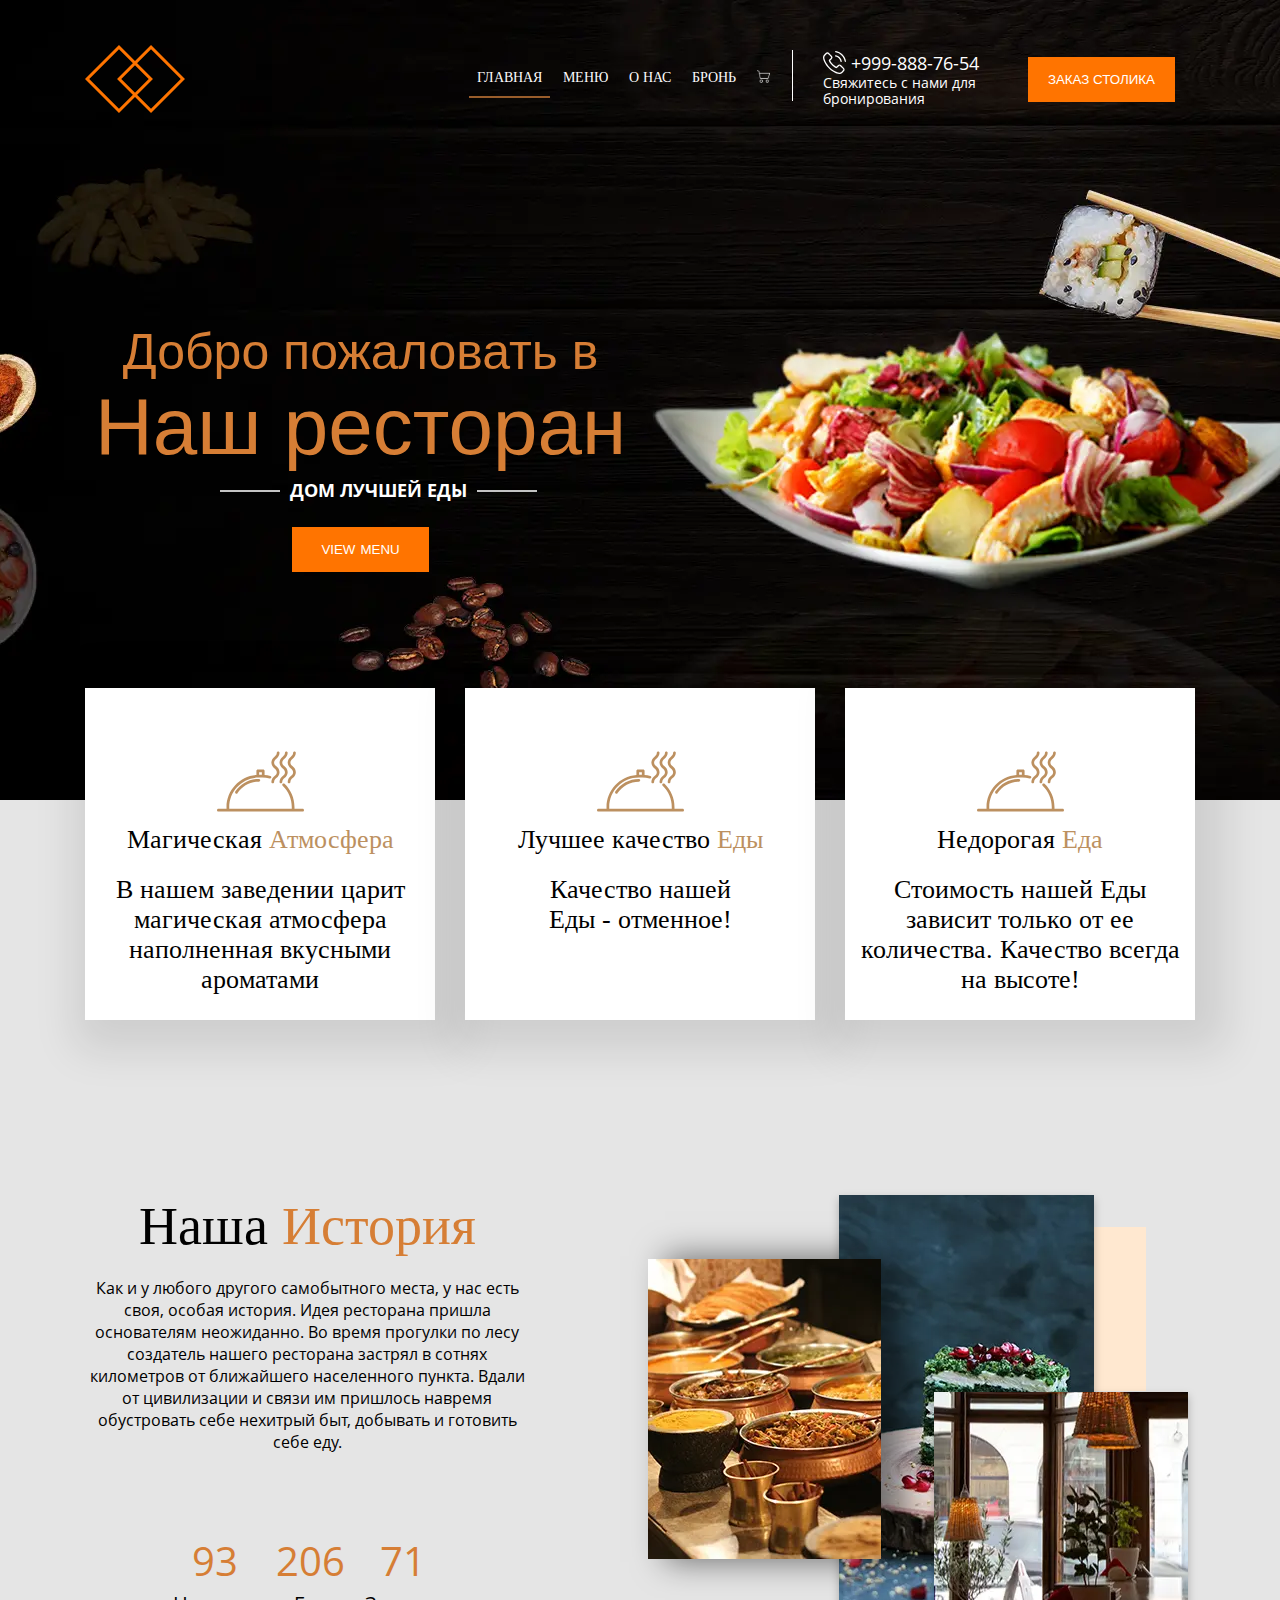
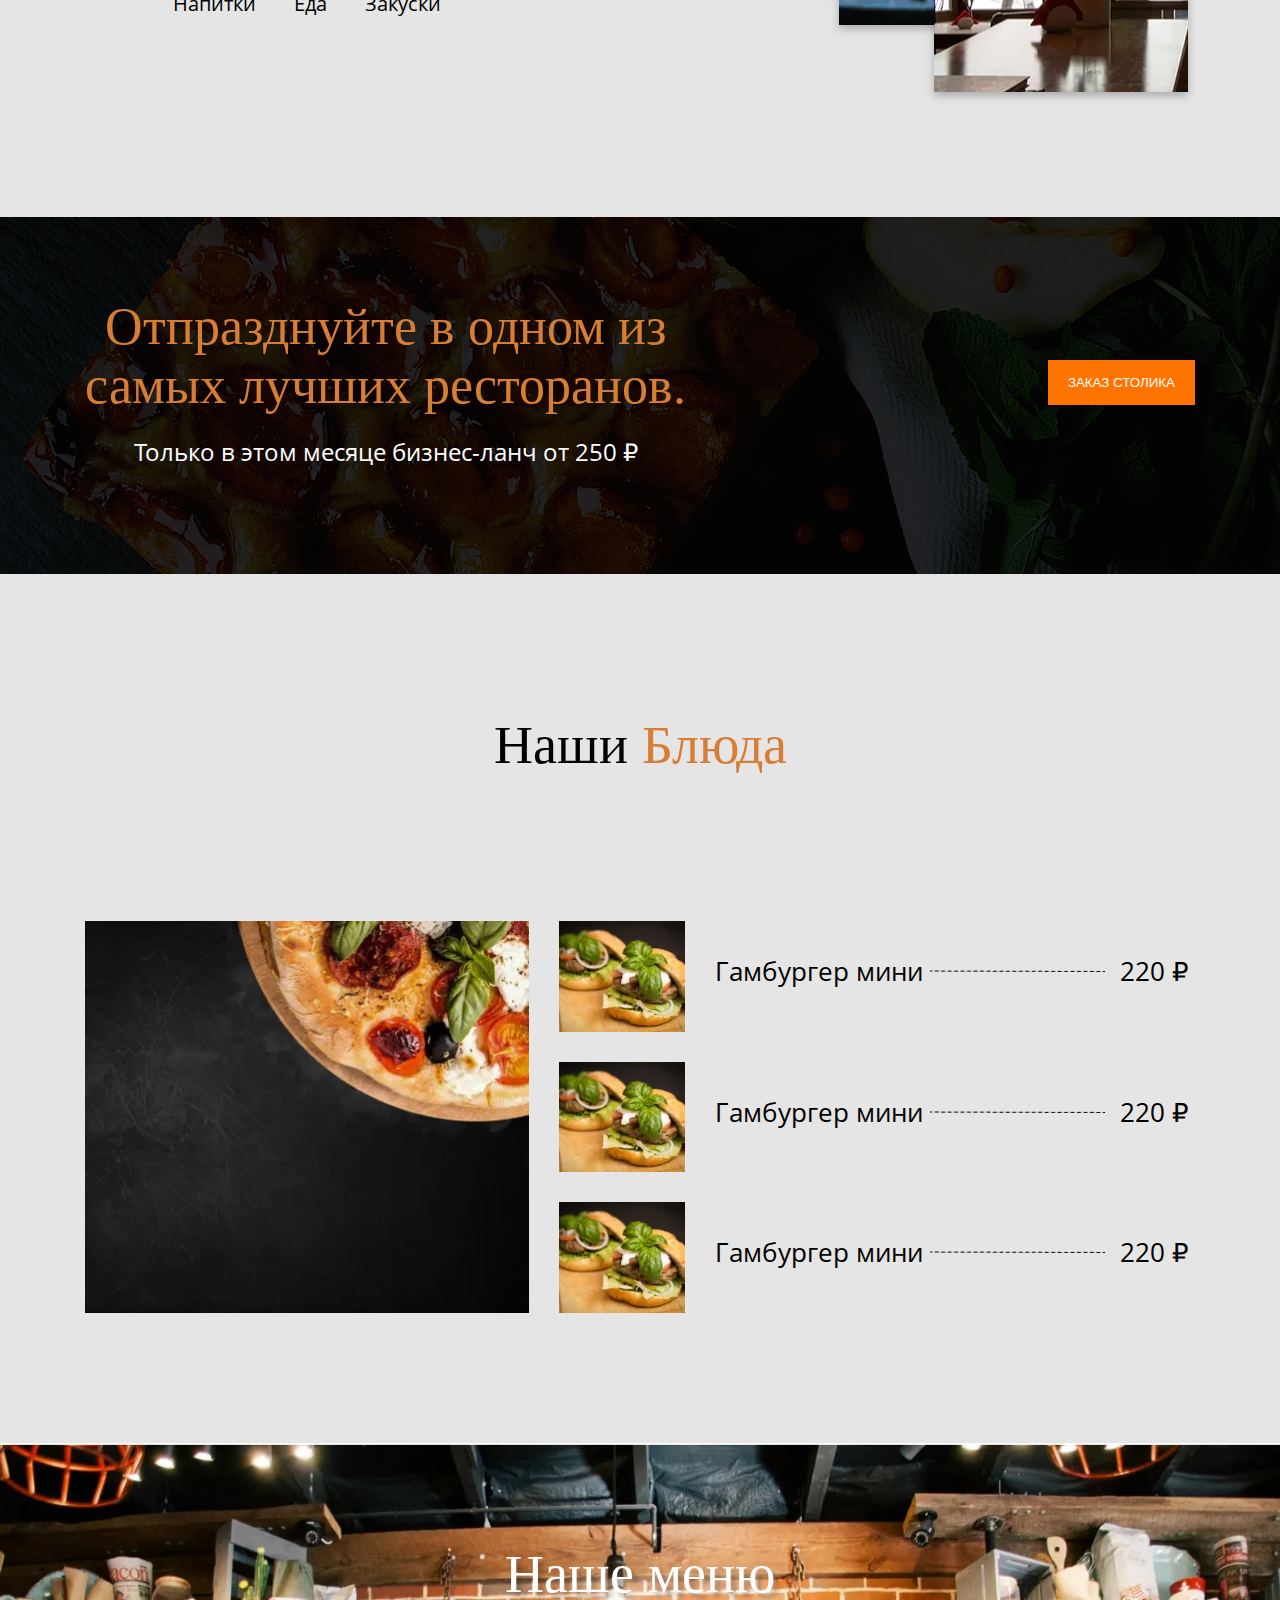
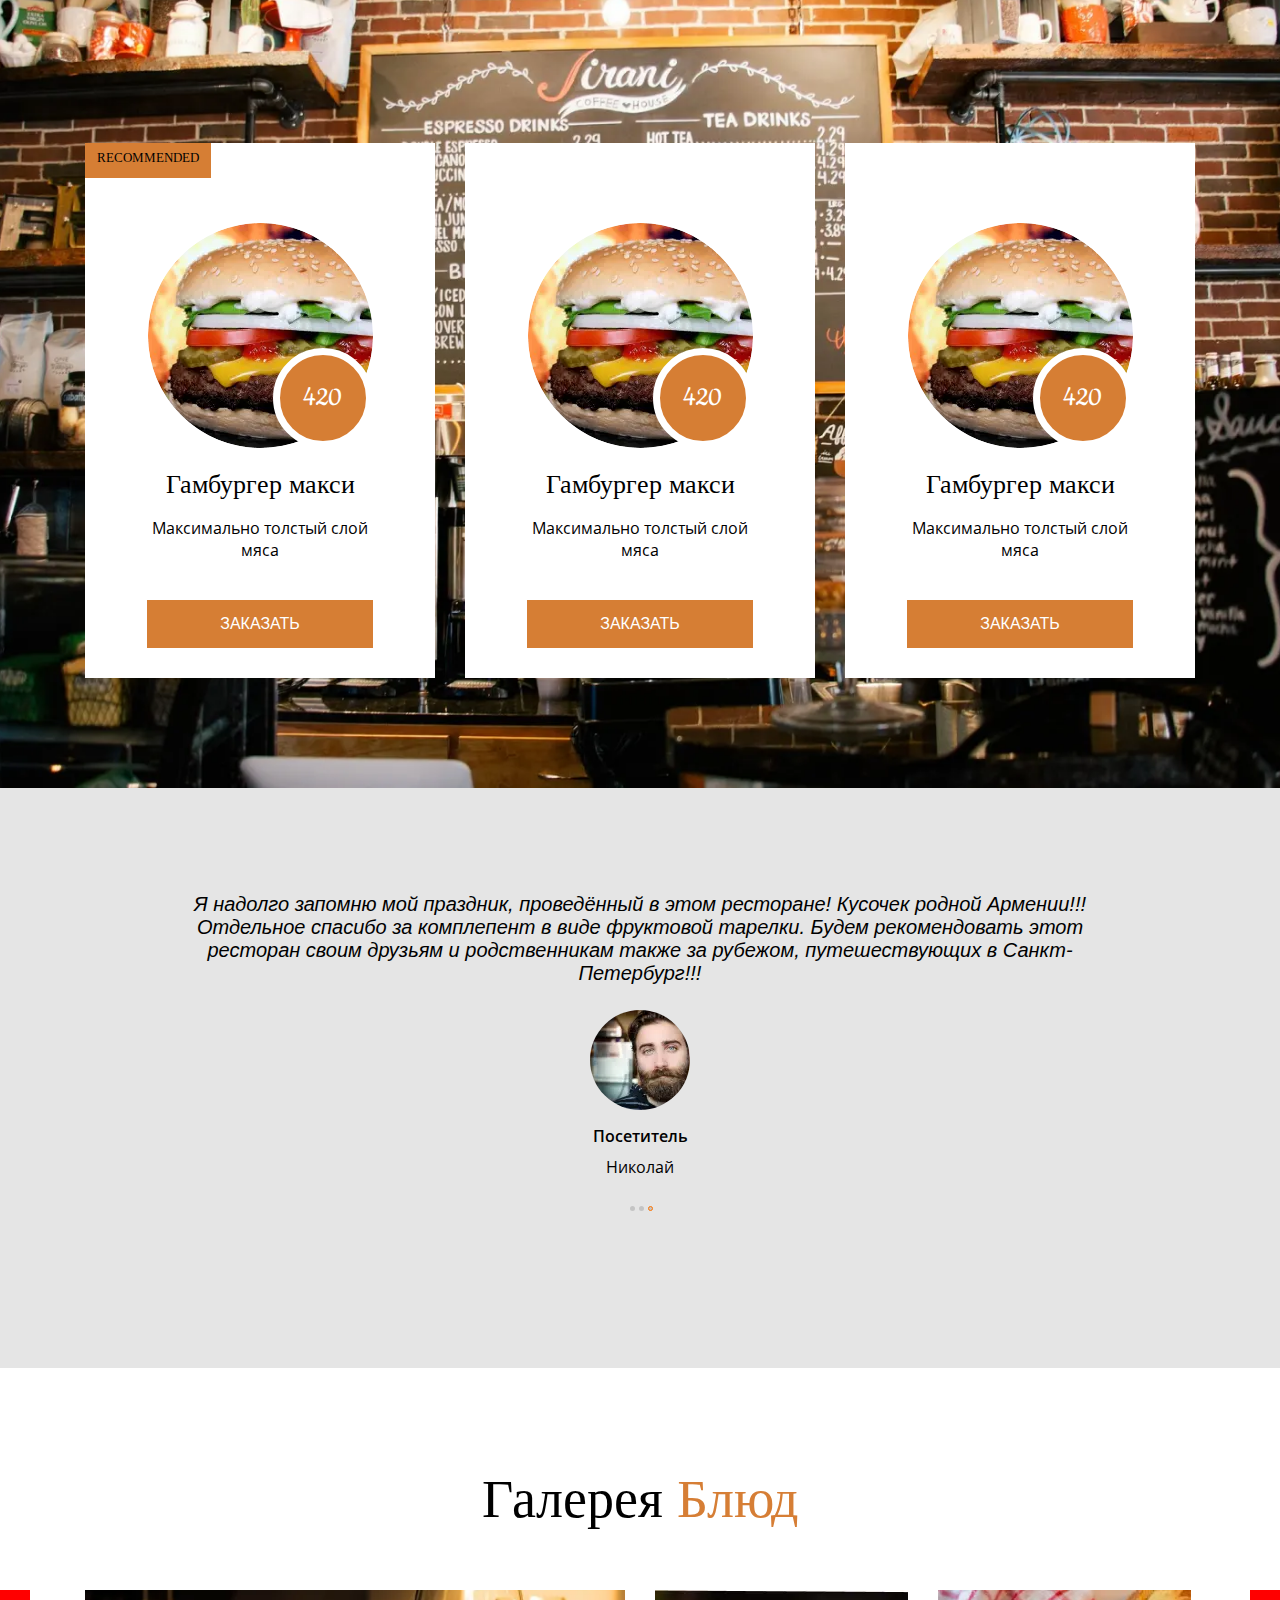
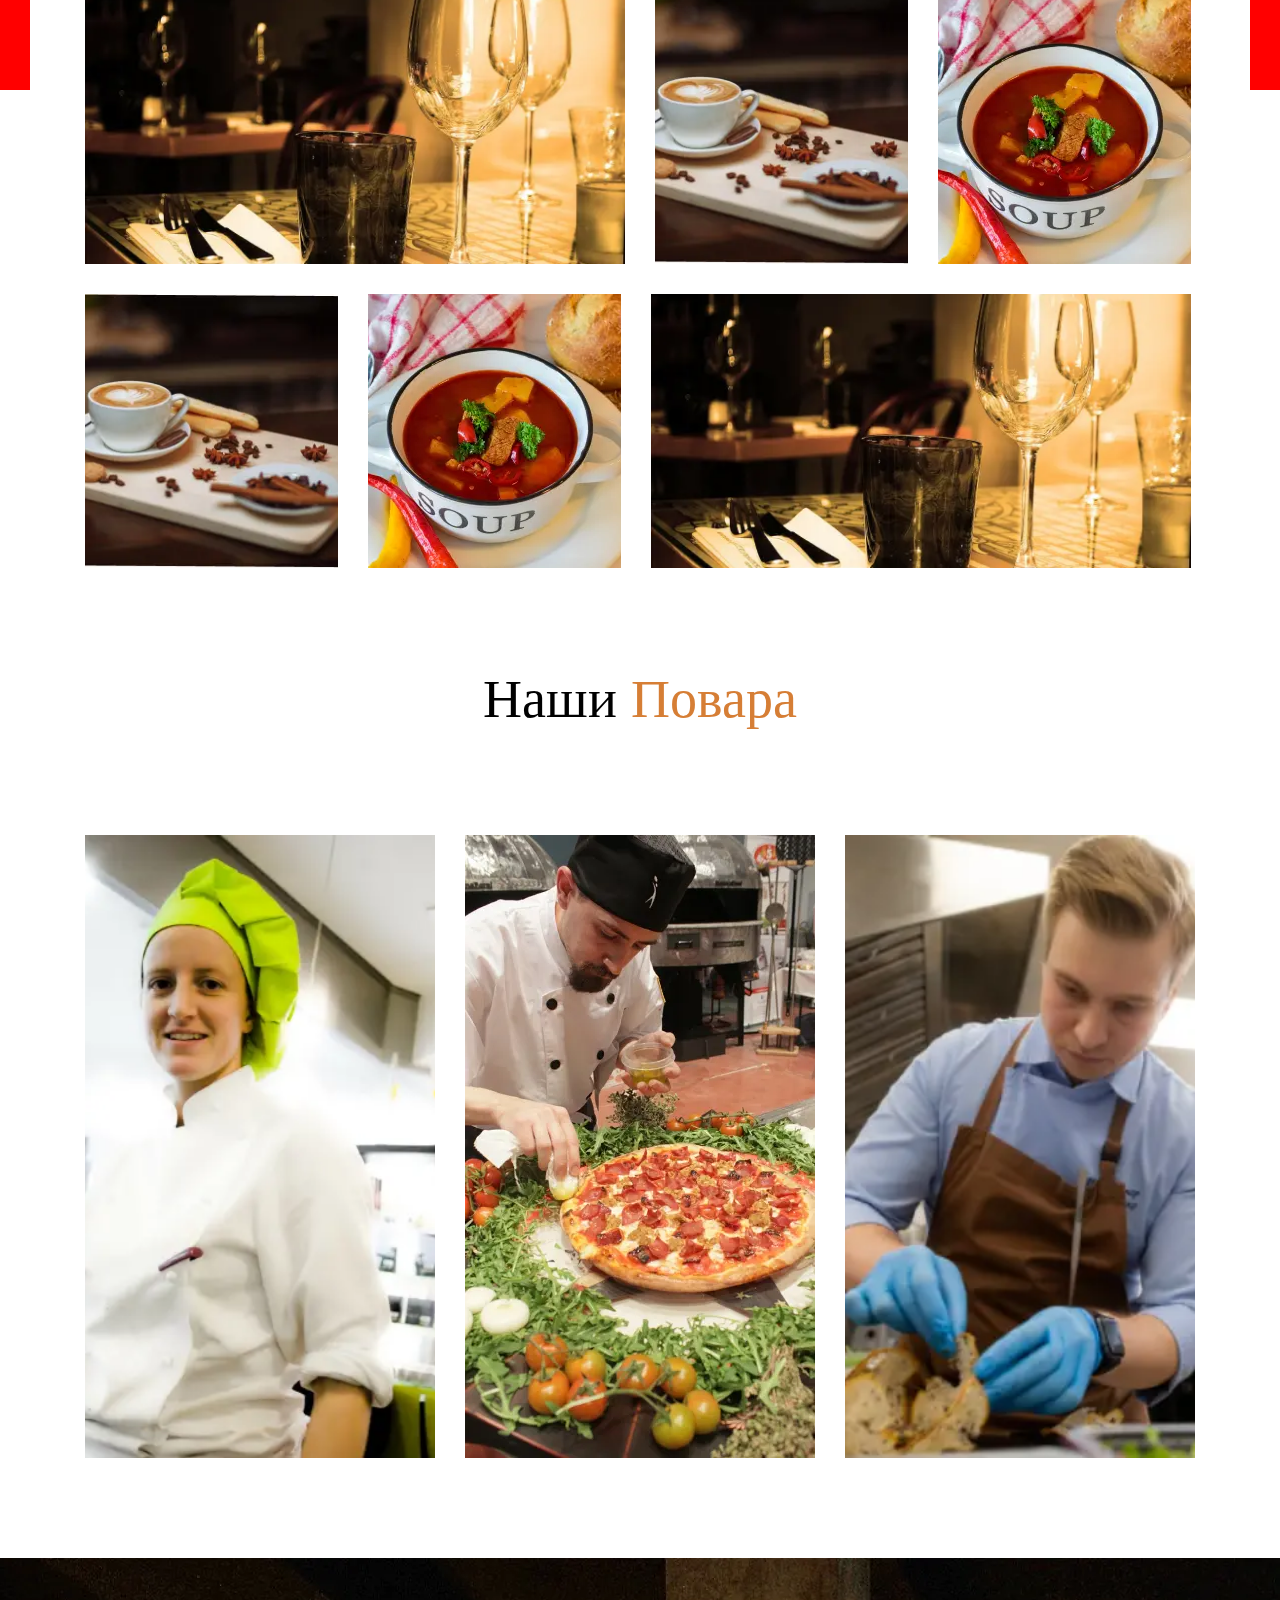
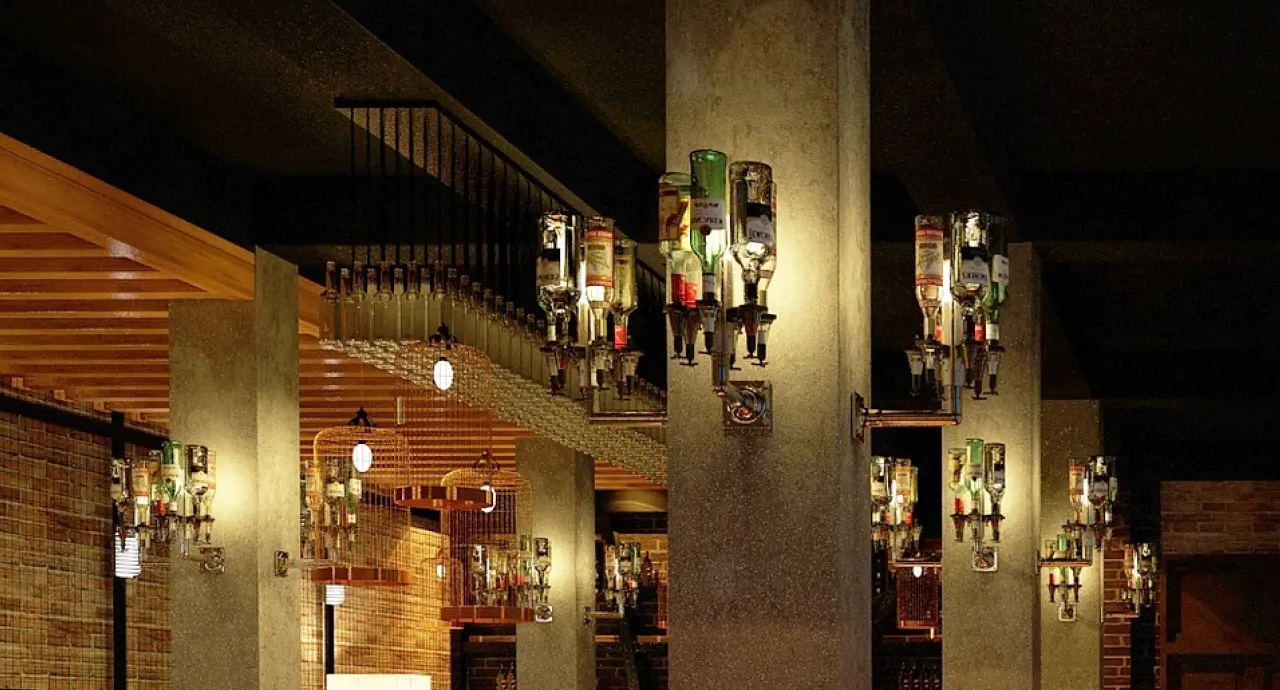
==== commit e1c2d0ee: "Правки" ====
--- a/public/index.html
+++ b/public/index.html
@@ -25,7 +25,6 @@
                         <li><a href="#">МЕНЮ</a></li>                         <li><a href="#">О НАС</a></li>                         <li><a href="#">БРОНЬ</a></li>-                                                 <li><a href="#"><picture><source srcset="img/icon/cart.svg" type="image/webp"><img src="img/icon/cart.svg" alt=""></picture></a></li>                     </ul>                 </nav>@@ -181,46 +180,43 @@
         </div>     </div> </section>-<section class="menu">-    <div class="conteiner">-        <div class="menu__wraper menu-box">-            <h2 class="menu__title">Наше меню</h2>-            <ul class="menu-list items__menu">-                <li class="item-menu item-menu-1 recomended">-                            <div class="img__items">-                                <picture><source srcset="img/img_block/menu/hamburger_maxi.webp" type="image/webp"><img src="img/img_block/menu/hamburger_maxi.png" alt="" width="225px" height="225px"></picture>-                                <div class="prise__item">420</div>-                            </div>-                            <div class="text__menu-list">-                                <h3>Гамбургер макси</h3>-                                <p>Максимально толстый -                                    слой мяса</p>-                                <button class="bt btn__item">ЗАКАЗАТЬ</button>    -                            </div>-                </li>-                <li class="item-menu item-menu-2">-                            <div class="img__items">-                                <picture><source srcset="img/img_block/menu/hamburger_maxi.webp" type="image/webp"><img src="img/img_block/menu/hamburger_maxi.png" alt="" width="225px" height="225px"></picture>-                                <div class="prise__item">420</div>-                            </div>-                            <div class="text__menu-list">-                                <h3>Гамбургер макси</h3>-                                <p>Максимально толстый -                                    слой мяса</p>-                                <button class="bt btn__item">ЗАКАЗАТЬ</button>    -                            </div>-                </li>-                <li class="item-menu item-menu-3">-                            <div class="img__items">-                                <picture><source srcset="img/img_block/menu/hamburger_maxi.webp" type="image/webp"><img src="img/img_block/menu/hamburger_maxi.png" alt="" width="225px" height="225px"></picture>-                                <div class="prise__item">420</div>-                            </div>-                            <div class="text__menu-list">-                                <h3>Гамбургер макси</h3>-                                <p>Максимально толстый -                                    слой мяса</p>-                                <button class="bt btn__item">ЗАКАЗАТЬ</button>    -                            </div>+<section class="catalog">+    <div class="conteiner">+        <div class="catalog__wraper catalog-box">+            <h2 class="catalog__title">Наше меню</h2>+            <ul class="catalog-list items__catalog">+                <li class="item-catalog catalog-menu-1 recomended">+                    <div class="img__items">+                        <picture><source srcset="img/img_block/menu/hamburger_maxi.webp" type="image/webp"><img src="img/img_block/menu/hamburger_maxi.png" alt="" width="225px" height="225px"></picture>+                        <div class="prise__item">420</div>+                    </div>+                    <div class="text__menu-list">+                        <h3>Гамбургер макси</h3>+                        <p>Максимально толстый слой мяса</p>+                        <button class="bt btn__item">ЗАКАЗАТЬ</button>    +                    </div>+                </li>+                <li class="item-catalog catalog-menu-2">+                    <div class="img__items">+                        <picture><source srcset="img/img_block/menu/hamburger_maxi.webp" type="image/webp"><img src="img/img_block/menu/hamburger_maxi.png" alt="" width="225px" height="225px"></picture>+                        <div class="prise__item">420</div>+                    </div>+                    <div class="text__menu-list">+                        <h3>Гамбургер макси</h3>+                        <p>Максимально толстый слой мяса</p>+                        <button class="bt btn__item">ЗАКАЗАТЬ</button>    +                    </div>+                </li>+                <li class="item-catalog catalog-menu-3">+                    <div class="img__items">+                        <picture><source srcset="img/img_block/menu/hamburger_maxi.webp" type="image/webp"><img src="img/img_block/menu/hamburger_maxi.png" alt="" width="225px" height="225px"></picture>+                        <div class="prise__item">420</div>+                    </div>+                    <div class="text__menu-list">+                        <h3>Гамбургер макси</h3>+                        <p>Максимально толстый слой мяса</p>+                        <button class="bt btn__item">ЗАКАЗАТЬ</button>    +                    </div>                 </li>             </ul>          </div>    @@ -266,7 +262,6 @@
                     </dl>                 </li>             </ul>-         </div>     </div> </section>--- a/public/css/main.min.css
+++ b/public/css/main.min.css
@@ -1,2 +1,2 @@
-@charset "UTF-8";p,ul{margin:0}p{font-family:"Open Sans",sans-serif}img{vertical-align:top}*,html{-webkit-box-sizing:border-box;box-sizing:border-box}ul{list-style:none}body,h2,h3{margin:0;font-weight:400}body,ul{padding:0}body{font-family:"Tinos";width:100%;background-color:#e5e5e5}a{text-decoration:none}a:link,a:visited{color:#fff}a:hover{color:#bb743a}a:active{color:#995d2b}.conteiner{margin:0 auto;max-width:1130px;padding:0 10px;width:100%}.title_color{color:#d67e35}button{border:0;padding:0;background:0 0;cursor:pointer}.bt{color:#fff;-webkit-transition:.5s;-o-transition:.5s;transition:.5s}.bt-page{background-color:#ff7400;padding:15px 20px}.bt-page :active,.bt-page :focus,.bt-page:hover{background-color:#c75c05;color:#f3decc;-webkit-transition:.5s;-o-transition:.5s;transition:.5s}.bt__view{width:137px;text-align:center}.bt__wrapper{display:-webkit-inline-box;display:-ms-inline-flexbox;display:inline-flex;-webkit-box-align:center;-ms-flex-align:center;align-items:center}.btn__item{padding-top:15px;padding-bottom:15px;background-color:#d67e34;font-size:16px}@font-face{font-family:"Tinos";src:url(../font/Tinos.woff2),url(../font/Tinos.woff);font-weight:400;font-style:normal;font-display:swap}@font-face{font-family:"Open Sans";src:url(../font/OpenSans-Regular.woff2),url(../font/OpenSans-Regular.woff);font-weight:400;font-style:normal;font-display:swap}@font-face{font-family:"Open Sans";src:url(../font/OpenSans-Bold.woff2),url(../font/OpenSans-Bold.woff);font-weight:700;font-style:normal;font-display:swap}@font-face{font-family:"Open Sans";src:url(../font/OpenSans-SemiBold.woff2),url(../font/OpenSans-SemiBold.woff);font-weight:600;font-style:normal;font-display:swap}@font-face{font-family:"Open Sans";src:url(../font/OpenSans-italic.woff2),url(../font/OpenSans-italic.woff);font-weight:400;font-style:italic;font-display:swap}@font-face{font-family:"Cookie";src:url(../font/Cookie-Regular.woff2),url(../font/Cookie-Regular.woff);font-weight:400;font-style:normal;font-display:swap}.header__block{background-image:url(../img/bg/bg_header.jpg);background-color:#110c09;background-position:50% 50%;background-size:cover;background-repeat:no-repeat;min-height:800px;height:100%;color:#fff;padding-top:45px;font-size:14px;position:relative;z-index:1;width:100%}.burger,.burger::after,.burger::before{display:block;width:30px;height:4px;border-radius:50px;background-color:#ff7400}.burger{-webkit-transition:.5s;-o-transition:.5s;transition:.5s;position:relative;margin-right:18px}.burger::after,.burger::before{content:"";position:absolute;z-index:2}.burger::after{top:8px;left:0}.burger::before{top:-8px;left:0}.burger__open{display:block;background-color:transparent}.burger__open::after,.burger__open::before{-webkit-transition:.5s;-o-transition:.5s;transition:.5s;top:0;left:0;-webkit-transform:rotate(40deg);-ms-transform:rotate(40deg);transform:rotate(40deg)}.burger__open::before{-webkit-transform:rotate(-40deg);-ms-transform:rotate(-40deg);transform:rotate(-40deg)}.menu__active{background-color:#81420e;position:absolute;width:320px;min-height:500px;height:100%;top:0;right:0}.menu__active .header__nav::after{content:"";height:0}.menu__active .menu-list{margin-top:50px;margin-left:25px;margin-right:60px}.menu__active,.menu__active .list__menu{display:-webkit-box;display:-ms-flexbox;display:flex;-webkit-box-orient:vertical;-webkit-box-direction:normal;-ms-flex-direction:column;flex-direction:column}.menu__active .list__menu{font-size:18px}.menu__active .list__menu li{border-bottom:1px #da6404 solid}.menu__active .list__menu li:last-child::after{content:"Корзина";font-size:18px;padding-left:5px;font-family:"Tinos";text-transform:uppercase}.menu__active .active{border:0}.menu__active .booking__wrap{-webkit-box-orient:vertical;-webkit-box-direction:normal;-ms-flex-direction:column;flex-direction:column;margin-left:25px;-webkit-box-align:center;-ms-flex-align:center;align-items:center}.menu__active .contact{font-size:18px;margin-top:40px;margin-bottom:15px}.menu__active .contact a{font-size:18px}.menu__active .contact p{text-align:center}.logo__header{margin-right:auto;width:100px;height:68px}.header__menu{-webkit-box-align:center;-ms-flex-align:center;align-items:center;margin-bottom:200px;overflow:hidden;padding-right:20px}.header__menu,.list__menu,.menu__header{display:-webkit-box;display:-ms-flexbox;display:flex}.menu__header{-webkit-box-align:center;-ms-flex-align:center;align-items:center}.list__menu{-ms-flex-wrap:wrap;flex-wrap:wrap}.list__menu li{padding:10px;margin-right:5px}.header__nav{margin-right:30px;position:relative;padding-right:10px}.header__nav::after{content:"";height:51px;width:1px;background-color:#fff;display:inline-block;position:absolute;right:0;top:-10px}.booking__wrap,.contact a{display:-webkit-box;display:-ms-flexbox;display:flex}.contact{font-family:"Open Sans",sans-serif;min-width:160px;margin-right:45px}.contact p{margin:0;line-height:16px}.contact a{font-size:18px;-webkit-box-align:center;-ms-flex-align:center;align-items:center}.number-header{display:inline-block;padding-left:5px}.active{border-bottom:2px solid #995d2b}.wrap__welcome{padding:10px;display:-webkit-inline-box;display:-ms-inline-flexbox;display:inline-flex;-webkit-box-pack:center;-ms-flex-pack:center;justify-content:center;-webkit-box-orient:vertical;-webkit-box-direction:normal;-ms-flex-direction:column;flex-direction:column;-webkit-box-align:center;-ms-flex-align:center;align-items:center}.welcome__wrap{display:-webkit-box;display:-ms-flexbox;display:flex}.header__title{font-size:50px;font-family:"Tinosc",sans-serif;text-align:center}.header__title-big{font-size:80px;margin-bottom:10px}.appellation span,.h1,.item__content p{text-align:center;font-family:"Open Sans",sans-serif}.h1{margin:0;padding:5px;font-size:18px}.h1__welcome{position:relative;margin-bottom:20px;z-index:-2}.benefits__items{margin-bottom:165px}.list-benefits__wrap{width:100%;display:-webkit-box;display:-ms-flexbox;display:flex;position:relative;-ms-flex-wrap:wrap;flex-wrap:wrap;-ms-flex-line-pack:stretch;align-content:stretch;z-index:2;margin-top:-112px;-webkit-box-pack:justify;-ms-flex-pack:justify;justify-content:space-between}.list-benefits__item{padding:15px;min-height:328px;-webkit-box-flex:0;-ms-flex:0 1 350px;flex:0 1 350px;font-size:26px;-webkit-box-shadow:10px 10px 40px 20px rgba(0,0,0,.1);box-shadow:10px 10px 40px 20px rgba(0,0,0,.1);background-color:#fff;margin-bottom:10px}.list-benefits__item img{margin-top:35px}.item__content,.list-benefits__item{display:-webkit-box;display:-ms-flexbox;display:flex;-webkit-box-orient:vertical;-webkit-box-direction:normal;-ms-flex-direction:column;flex-direction:column;-webkit-box-align:center;-ms-flex-align:center;align-items:center}.item__content p{font-family:"Tinos",sans-serif;margin-bottom:10px}.h2_benefits{text-align:center;font-size:26px;margin-bottom:20px}.benefits__text-accent{color:#bc9060}.history{background-color:#e5e5e5}.history__content{margin-bottom:122px}.history-wrap{display:-webkit-box;display:-ms-flexbox;display:flex}.history__content_box{-webkit-box-flex:1;-ms-flex:1 1 50%;flex:1 1 50%}.content-text,.content-text__wrap{display:-webkit-box;display:-ms-flexbox;display:flex;-webkit-box-orient:vertical;-webkit-box-direction:normal;-ms-flex-direction:column;flex-direction:column;-webkit-box-align:center;-ms-flex-align:center;align-items:center}.content-text__wrap{-ms-flex-item-align:start;align-self:start;max-width:444px}.content-text__wrap h2{font-size:54px;margin-bottom:20px}.history__text{text-align:center;font-size:16px;margin-bottom:80px}.list-product__wrap{display:-webkit-inline-box;display:-ms-inline-flexbox;display:inline-flex;margin-bottom:45px}.appellation{margin:0 10px}.appellation span{display:block;font-size:40px;margin-bottom:2px}.appellation p{font-size:20px;text-align:center}.content-image{display:-webkit-box;display:-ms-flexbox;display:flex;-webkit-box-align:center;-ms-flex-align:center;align-items:center;-webkit-box-pack:center;-ms-flex-pack:center;justify-content:center}.box-img{width:540px;height:500px}.content-image__box,.content-img{position:relative}.content-img{max-height:500px;max-width:300px}.decor__block{position:absolute;width:212px;height:164px;background-color:#ffe8d0;top:32px;right:42px}.content__photo-1{width:255px;position:absolute;top:0;right:94px}.content__photo-1 img,.content__photo-2 img{-webkit-filter:drop-shadow(0 4px 4px rgba(0,0,0,.25));filter:drop-shadow(0 4px 4px rgba(0,0,0,.25))}.content__photo-2{top:197px;right:0;width:254px;position:absolute}.content__photo-3{top:64px;left:0;position:absolute}.content__photo-3 img{-webkit-box-shadow:20px 0 30px 3px rgba(0,0,0,.5);box-shadow:20px 0 30px 3px rgba(0,0,0,.5)}.offers{background:url(../img/bg/shadow.png),url(../img/bg/bg_booking.png) 0 0/cover no-repeat;background-color:#110c09;min-height:357px}.offers-wrap{display:-webkit-box;display:-ms-flexbox;display:flex}.content__offers{padding:70px 0}.content__text{-webkit-box-flex:1;-ms-flex:1 1 60%;flex:1 1 60%;text-align:center}.content__text h2{padding:10px 0;color:#d67e34;font-size:52px;margin-bottom:10px}.content__text p{font-size:24px;color:#fff;margin-bottom:10px}.food-wrap,.offers-linc{display:-webkit-box;display:-ms-flexbox;display:flex}.offers-linc{-webkit-box-pack:end;-ms-flex-pack:end;justify-content:end;-webkit-box-align:center;-ms-flex-align:center;align-items:center;-webkit-box-flex:1;-ms-flex:1 1 40%;flex:1 1 40%}.food-wrap{-webkit-box-orient:vertical;-webkit-box-direction:normal;-ms-flex-direction:column;flex-direction:column}.food__content{padding:130px 0}.food__title{padding:10px 0;-ms-flex-item-align:center;align-self:center;margin-bottom:135px;font-size:54px}.food-card__wrap{display:-webkit-box;display:-ms-flexbox;display:flex}.poster{-webkit-box-flex:1;-ms-flex:1 1 40%;flex:1 1 40%}.poster__box{overflow:hidden;position:relative;max-height:478px;max-width:445px;height:100%;width:100%}.poster__box img{position:absolute;height:100%;width:100%;-o-object-fit:cover;object-fit:cover}.placard{-webkit-box-flex:1;-ms-flex:1 1 60%;flex:1 1 60%}.list-placard{display:-webkit-box;display:-ms-flexbox;display:flex;-webkit-box-orient:vertical;-webkit-box-direction:normal;-ms-flex-direction:column;flex-direction:column}.placard__items li:last-child{margin-bottom:0}.item-food__wrapper{display:-webkit-box;display:-ms-flexbox;display:flex;margin-left:30px;margin-bottom:30px}.exterior{max-width:130px;overflow:hidden}.exterior img{width:100%}.cost{font-size:26px}.cost__wrapper{padding:0 5px 10px 30px;display:-webkit-box;display:-ms-flexbox;display:flex;width:100%;-webkit-box-pack:justify;-ms-flex-pack:justify;justify-content:space-between;-webkit-box-align:center;-ms-flex-align:center;align-items:center}.name-food{position:relative;min-width:215px}.prise{min-width:70px;margin:0 0 0 15px}.vector{background:url(../img/bg/Vector.png) center center repeat-x;width:100%;height:2px}.menu{background:url(../img/bg/bg_menu.jpg) 50% 50%/cover no-repeat;background-color:#7c5a3d;padding:100px 0}.menu-box{display:-webkit-box;display:-ms-flexbox;display:flex;-webkit-box-orient:vertical;-webkit-box-direction:normal;-ms-flex-direction:column;flex-direction:column;-webkit-box-align:center;-ms-flex-align:center;align-items:center}.menu__title{margin-bottom:138px;color:#fff;font-size:54px;text-shadow:5px 5px 4px rgba(0,0,0,.25)}.item-menu,.menu-list{display:-webkit-box;display:-ms-flexbox;display:flex}.menu-list{-webkit-box-pack:justify;-ms-flex-pack:justify;justify-content:space-between;width:100%;-ms-flex-wrap:wrap;flex-wrap:wrap}.item-menu{background-color:#fff;padding:80px 62px 30px;width:350px;-webkit-box-orient:vertical;-webkit-box-direction:normal;-ms-flex-direction:column;flex-direction:column;overflow:hidden;-webkit-box-align:center;-ms-flex-align:center;align-items:center;margin-bottom:10px}.img__items{position:relative}.img__items img{max-width:225px;width:100%;min-height:225px;height:100%;border-radius:50%}.prise__item,.recomended::before{background-color:#d67e34;position:absolute}.prise__item{width:100px;height:100px;display:-webkit-box;display:-ms-flexbox;display:flex;-webkit-box-align:center;-ms-flex-align:center;align-items:center;-webkit-box-pack:center;-ms-flex-pack:center;justify-content:center;border-radius:50%;border:#fff 7px solid;color:#fff;font-size:30px;font-family:"Cookie",sans-serif;bottom:0;right:0}.recomended{position:relative}.recomended::before{content:"RECOMMENDED";font-size:13px;padding:7px 12px 12px;top:0;left:0}.text__menu-list{margin-top:22px}.text__menu-list h3{font-size:26px;text-align:center;margin-bottom:12px}.text__menu-list p{font-family:"open Sans",sans-serif;font-size:16px;text-align:center;padding:5px;margin-bottom:34px}.btn__item{width:100%}.reviews{padding:100px 0 50px;font-family:"Open Sans",sans-serif}.reviews-item{display:-webkit-box;display:-ms-flexbox;display:flex;-webkit-box-orient:vertical;-webkit-box-direction:normal;-ms-flex-direction:column;flex-direction:column;-webkit-box-align:center;-ms-flex-align:center;align-items:center;min-width:100%;width:100%;margin-bottom:90px}.photo__visitor{width:100px;height:100px;border-radius:50px;overflow:hidden;margin-bottom:15px}.photo__visitor img{-o-object-fit:cover;object-fit:cover}.reviews__text{margin:5px 100px 25px;text-align:center;font-size:20px;font-style:italic}.visitors{margin:0 0 50px;display:-webkit-box;display:-ms-flexbox;display:flex;-webkit-box-orient:vertical;-webkit-box-direction:normal;-ms-flex-direction:column;flex-direction:column;-webkit-box-align:center;-ms-flex-align:center;align-items:center;font-style:normal}.visitor{margin-bottom:9px;font-weight:600}.name{margin:0}.btn-slider,.slider__line{display:-webkit-box;display:-ms-flexbox;display:flex}.slider__line{overflow:hidden;position:relative}.btn-slider{-webkit-box-pack:center;-ms-flex-pack:center;justify-content:center}.btn-slider__wrap-reviews{position:absolute;bottom:107px;left:50%;margin-left:-12px}.slider-btn{margin:0 2px;width:5px;height:5px;border-radius:50%;background-color:#c4c4c4}.active__slide{border:1px solid #ff7400}.gallery-dishes{padding:100px 0;background-color:#fff;position:relative}.dishes__wrap,.gallery-dishes__wrap{display:-webkit-box;display:-ms-flexbox;display:flex}.gallery-dishes__wrap{-webkit-box-orient:vertical;-webkit-box-direction:normal;-ms-flex-direction:column;flex-direction:column;-webkit-box-align:center;-ms-flex-align:center;align-items:center;min-width:100%}.dishes__wrap{gap:30px}.dishes__title{font-size:54px;margin-bottom:60px}.box-dishe__photo{display:-webkit-box;display:-ms-flexbox;display:flex;-ms-flex-wrap:wrap;flex-wrap:wrap;gap:30px}.photo,.photo-big{-webkit-box-flex:1;-ms-flex:1 1 auto;flex:1 1 auto;width:540px;height:274px;-o-object-fit:cover;object-fit:cover}.photo{-ms-flex:1 1 50%;flex:1 1 50%;width:253px}.gallery-cook{background-color:#fff}.gallery-cook__wrap{display:-webkit-box;display:-ms-flexbox;display:flex;-webkit-box-orient:vertical;-webkit-box-direction:normal;-ms-flex-direction:column;flex-direction:column;-webkit-box-align:center;-ms-flex-align:center;align-items:center}.cooks__title{font-size:54px;margin-bottom:105px}.cooks__wrap{display:-webkit-box;display:-ms-flexbox;display:flex;overflow:hidden;min-width:100%;gap:30px;margin-bottom:100px;-ms-flex-wrap:wrap;flex-wrap:wrap;-webkit-box-pack:center;-ms-flex-pack:center;justify-content:center}.cooks__photo{width:350px;height:623px;-o-object-fit:cover;object-fit:cover}.footer{background:url(../img/bg/bg_footer.jpg) 50% 50%/cover no-repeat;background-color:#3a2310;min-height:732px}@supports (-webkit-appearance:none){.header__block{background-image:url(../img/bg/bg_header.webp)}.offers{background:url(../img/bg/shadow.webp),url(../img/bg/bg_booking.png) 0 0/cover no-repeat}.vector{background:url(../img/bg/Vector.webp) center center repeat-x}.menu{background:url(../img/bg/bg_menu.webp) 50% 50%/cover no-repeat}.footer{background:url(../img/bg/bg_footer.webp) 50% 50%/cover no-repeat}}@media (min-width:600px){.decor__dishes::after,.decor__dishes::before{content:"";width:30px;height:100px;position:absolute;background-color:red}.decor__dishes::after{left:0;top:222px}.decor__dishes::before{right:0;top:222px}}@media (min-width:768px){.bt__view::before{content:"VIEW";padding-right:5px}.visually-hidden{position:absolute;width:1px;height:1px;margin:-1px;border:0;padding:0;white-space:nowrap;-webkit-clip-path:inset(100%);clip-path:inset(100%);clip:rect(0 0 0 0);overflow:hidden}.h1__welcome{margin-left:35px}.h1__welcome::after,.h1__welcome::before{content:"";width:60px;height:2px;background-color:#c4c4c4;display:block;position:absolute}.h1__welcome::after{top:50%;right:-65px}.h1__welcome::before{top:50%;left:-65px}}@media (max-width:1250px){.history-wrap{-ms-flex-wrap:wrap;flex-wrap:wrap}.history__content_box{-webkit-box-flex:1;-ms-flex:1 1 100%;flex:1 1 100%}.content-text__wrap{-ms-flex-item-align:center;align-self:center}}@media (max-width:1200px){.list-benefits__wrap{-ms-flex-wrap:wrap;flex-wrap:wrap}.list-benefits__item{padding:7px;min-width:300px}}@media (max-width:1150px){.dishes__wrap{-ms-flex-wrap:wrap;flex-wrap:wrap}.box-dishe__photo,.dishes__wrap{-webkit-box-pack:center;-ms-flex-pack:center;justify-content:center}}@media (max-width:1080px){.benefits__items{margin-bottom:90px}.list-benefits__item{min-height:276px;-webkit-box-flex:1;-ms-flex:1 1 100%;flex:1 1 100%;width:100%;margin-bottom:14px}.menu-list{-ms-flex-wrap:wrap;flex-wrap:wrap;-webkit-box-pack:center;-ms-flex-pack:center;justify-content:center}.menu-list li:nth-child(n+2){display:none}.item-menu{width:500px;-webkit-box-flex:1;-ms-flex:1 1 100%;flex:1 1 100%}}@media (max-width:1024px){.content__text h2{font-size:30px}.content__text p{font-size:24px}}@media (max-width:930px){.food__content{padding:50px 0 130px}.food__title{margin-bottom:68px;font-size:40px}.food-card__wrap{-ms-flex-wrap:wrap;flex-wrap:wrap}.poster{-webkit-box-flex:1;-ms-flex:1 1 100%;flex:1 1 100%}.poster__box{min-height:478px;height:100%;margin:0 auto 50px}.placard{-webkit-box-flex:1;-ms-flex:1 1 100%;flex:1 1 100%}.cost__wrapper{padding:0 0 0 7px}}@media (max-width:900px){.list__menu li{padding:10px 8px}.contact,.header__nav{margin-right:15px}.contact{min-width:140px}.contact a{font-size:14px}.welcome__wrap{-webkit-box-pack:center;-ms-flex-pack:center;justify-content:center}.header__title{font-size:40px}.header__title-big{font-size:70px}}@media (max-width:768px){.menu__header{position:absolute;width:1px;height:1px;margin:-1px;border:0;padding:0;white-space:nowrap;-webkit-clip-path:inset(100%);clip-path:inset(100%);clip:rect(0 0 0 0);overflow:hidden}.header__title{font-size:30px}.header__title-big{font-size:40px}.h1{font-size:15px}.content-text__wrap h2{font-size:40px;text-align:center}.content-text__wrap h2 span{display:block}.list-product__wrap{-ms-flex-wrap:wrap;flex-wrap:wrap}.appellation{-webkit-box-flex:1;-ms-flex:1 1 100%;flex:1 1 100%;margin-bottom:22px}.item-food__wrapper{margin-left:0}.name-food{min-width:100px}.reviews{padding:10px 0 0}.reviews__text{margin:5px 10px 25px}}@media (max-width:700px){.offers-wrap{-ms-flex-wrap:wrap;flex-wrap:wrap}.content__offers{padding:20px 0}.content__offers,.content__text,.offers-linc{-webkit-box-flex:1;-ms-flex:1 1 100%;flex:1 1 100%}.content__text{margin-bottom:20px}.offers-linc{-webkit-box-pack:center;-ms-flex-pack:center;justify-content:center}}@media (max-width:660px){.box-img{max-width:291px;max-height:257px}.decor__block{width:114px;height:85px;top:20px;right:22px}.decor__block img{width:114px}.content__photo-1{max-width:137px;top:0;right:51px}.content__photo-1 img{width:137px}.content__photo-2{max-width:125px;top:103px;right:0}.content__photo-2 img{width:125px}.content__photo-3{width:136px;top:34px;left:0}.content__photo-3 img{width:136px}}@media (max-width:600px){.gallery-dishes{padding-bottom:70px}.dishes__wrap{gap:20px}.dishes__title{font-size:46px;padding:0 85px;margin-bottom:80px;text-align:center}.photo,.photo-big{-webkit-box-flex:1;-ms-flex:1 1 100%;flex:1 1 100%;-webkit-box-pack:center;-ms-flex-pack:center;justify-content:center;height:274px}.photo-big{max-width:290px}.photo{width:290px}}@media (max-width:576px){.cost,.logo__header{-webkit-box-align:center;-ms-flex-align:center;align-items:center}.logo__header{margin-left:14px;display:-webkit-box;display:-ms-flexbox;display:flex}.logo__header img{width:45px;height:31px}.cost{-webkit-box-orient:vertical;-webkit-box-direction:normal;-ms-flex-direction:column;flex-direction:column;-webkit-box-pack:center;-ms-flex-pack:center;justify-content:center;font-size:22px}.vector{height:0}.menu{padding:62px 0 106px}.menu__title{margin-bottom:98px}.cooks__title{text-align:center;font-size:40px;margin-bottom:80px}.cooks__wrap{margin-bottom:20px}.cooks__photo{width:290px;height:380px}}@media (max-width:568px){.item-menu{width:350px;padding:80px 32px 30px}}
-/*# sourceMappingURL=[data-uri] */+@charset "UTF-8";p,ul{margin:0}p{font-family:"Open Sans",sans-serif}img{vertical-align:top}*,html{-webkit-box-sizing:border-box;box-sizing:border-box}ul{list-style:none}body,h2,h3{margin:0;font-weight:400}body,ul{padding:0}body{font-family:"Tinos";width:100%;background-color:#e5e5e5}a{text-decoration:none}a:link,a:visited{color:#fff}a:hover{color:#bb743a}a:active{color:#995d2b}.conteiner{margin:0 auto;max-width:1130px;padding:0 10px;width:100%}.title_color{color:#d67e35}button{border:0;padding:0;background:0 0;cursor:pointer}.bt{color:#fff;-webkit-transition:.5s;-o-transition:.5s;transition:.5s}.bt-page{background-color:#ff7400;padding:15px 20px}.bt-page :active,.bt-page :focus,.bt-page:hover{background-color:#c75c05;color:#f3decc;-webkit-transition:.5s;-o-transition:.5s;transition:.5s}.bt__view{min-width:137px;text-align:center}.bt__wrapper{display:-webkit-inline-box;display:-ms-inline-flexbox;display:inline-flex;-webkit-box-align:center;-ms-flex-align:center;align-items:center}.btn__item{padding-top:15px;padding-bottom:15px;background-color:#d67e34;font-size:16px}@font-face{font-family:"Tinos";src:url(../font/Tinos.woff2),url(../font/Tinos.woff);font-weight:400;font-style:normal;font-display:swap}@font-face{font-family:"Open Sans";src:url(../font/OpenSans-Regular.woff2),url(../font/OpenSans-Regular.woff);font-weight:400;font-style:normal;font-display:swap}@font-face{font-family:"Open Sans";src:url(../font/OpenSans-Bold.woff2),url(../font/OpenSans-Bold.woff);font-weight:700;font-style:normal;font-display:swap}@font-face{font-family:"Open Sans";src:url(../font/OpenSans-SemiBold.woff2),url(../font/OpenSans-SemiBold.woff);font-weight:600;font-style:normal;font-display:swap}@font-face{font-family:"Open Sans";src:url(../font/OpenSans-italic.woff2),url(../font/OpenSans-italic.woff);font-weight:400;font-style:italic;font-display:swap}@font-face{font-family:"Cookie";src:url(../font/Cookie-Regular.woff2),url(../font/Cookie-Regular.woff);font-weight:400;font-style:normal;font-display:swap}.header__block{background-image:url(../img/bg/bg_header.jpg);background-color:#110c09;background-position:50% 50%;background-size:cover;background-repeat:no-repeat;min-height:800px;height:100%;color:#fff;padding-top:45px;font-size:14px;position:relative;z-index:1;width:100%}.burger,.burger::after,.burger::before{display:block;width:30px;height:4px;border-radius:50px;background-color:#ff7400}.burger{-webkit-transition:.5s;-o-transition:.5s;transition:.5s;position:relative;margin-right:18px}.burger::after,.burger::before{content:"";position:absolute;z-index:2}.burger::after{top:8px;left:0}.burger::before{top:-8px;left:0}.burger__open{display:block;background-color:transparent}.burger__open::after,.burger__open::before{-webkit-transition:.5s;-o-transition:.5s;transition:.5s;top:0;left:0;-webkit-transform:rotate(40deg);-ms-transform:rotate(40deg);transform:rotate(40deg)}.burger__open::before{-webkit-transform:rotate(-40deg);-ms-transform:rotate(-40deg);transform:rotate(-40deg)}.menu__active{background-color:#81420e;position:absolute;width:320px;min-height:500px;height:100%;top:0;right:0;-webkit-transition:.3s;-o-transition:.3s;transition:.3s}.menu__active .header__nav::after{content:"";height:0}.menu__active .menu-list{margin-top:50px;margin-left:25px;margin-right:60px}.menu__active,.menu__active .list__menu{display:-webkit-box;display:-ms-flexbox;display:flex;-webkit-box-orient:vertical;-webkit-box-direction:normal;-ms-flex-direction:column;flex-direction:column}.menu__active .list__menu{font-size:18px}.menu__active .list__menu li{border-bottom:1px #da6404 solid}.menu__active .list__menu li:last-child::after{content:"Корзина";font-size:18px;padding-left:5px;font-family:"Tinos";text-transform:uppercase}.menu__active .active{border:0}.menu__active .booking__wrap{-webkit-box-orient:vertical;-webkit-box-direction:normal;-ms-flex-direction:column;flex-direction:column;margin-left:25px;-webkit-box-align:center;-ms-flex-align:center;align-items:center}.menu__active .contact{font-size:18px;margin-top:40px;margin-bottom:15px}.menu__active .contact a{font-size:18px}.menu__active .contact p{text-align:center}.logo__header{margin-right:auto;width:100px;height:68px}.header__menu{-webkit-box-align:center;-ms-flex-align:center;align-items:center;margin-bottom:200px;overflow:hidden;padding-right:20px}.header__menu,.list__menu,.menu__header{display:-webkit-box;display:-ms-flexbox;display:flex}.menu__header{-webkit-box-align:center;-ms-flex-align:center;align-items:center}.list__menu{-ms-flex-wrap:wrap;flex-wrap:wrap}.list__menu li{margin-right:5px;padding:10px 8px}.header__nav{margin-right:30px;position:relative;padding-right:10px}.header__nav::after{content:"";height:51px;width:1px;background-color:#fff;display:inline-block;position:absolute;right:0;top:-10px}.booking__wrap,.contact a{display:-webkit-box;display:-ms-flexbox;display:flex}.contact{font-family:"Open Sans",sans-serif;min-width:160px;margin-right:45px}.contact p{margin:0;line-height:16px}.contact a{font-size:18px;-webkit-box-align:center;-ms-flex-align:center;align-items:center}.number-header{display:inline-block;padding-left:5px}.active{border-bottom:2px solid #995d2b}.wrap__welcome{padding:10px;display:-webkit-inline-box;display:-ms-inline-flexbox;display:inline-flex;-webkit-box-pack:center;-ms-flex-pack:center;justify-content:center;-webkit-box-orient:vertical;-webkit-box-direction:normal;-ms-flex-direction:column;flex-direction:column;-webkit-box-align:center;-ms-flex-align:center;align-items:center}.welcome__wrap{display:-webkit-box;display:-ms-flexbox;display:flex}.header__title{font-size:50px;font-family:"Tinosc",sans-serif;text-align:center}.header__title-big{font-size:80px;margin-bottom:10px}.appellation span,.h1,.item__content p{text-align:center;font-family:"Open Sans",sans-serif}.h1{margin:0;padding:5px;font-size:18px}.h1__welcome{position:relative;margin-bottom:20px;z-index:-2}.benefits__items{margin-bottom:165px}.list-benefits__wrap{width:100%;display:-webkit-box;display:-ms-flexbox;display:flex;position:relative;-ms-flex-wrap:wrap;flex-wrap:wrap;-ms-flex-line-pack:stretch;align-content:stretch;z-index:2;margin-top:-112px;gap:30px}.list-benefits__item{padding:15px;min-height:328px;-webkit-box-flex:0;-ms-flex:0 1 350px;flex:0 1 350px;font-size:26px;-webkit-box-shadow:10px 10px 40px 20px rgba(0,0,0,.1);box-shadow:10px 10px 40px 20px rgba(0,0,0,.1);background-color:#fff;margin-bottom:10px}.list-benefits__item img{margin-top:35px}.item__content,.list-benefits__item{display:-webkit-box;display:-ms-flexbox;display:flex;-webkit-box-orient:vertical;-webkit-box-direction:normal;-ms-flex-direction:column;flex-direction:column;-webkit-box-align:center;-ms-flex-align:center;align-items:center}.item__content p{font-family:"Tinos",sans-serif;margin-bottom:10px}.h2_benefits{text-align:center;font-size:26px;margin-bottom:20px}.benefits__text-accent{color:#bc9060}.history{background-color:#e5e5e5}.history__content{margin-bottom:122px}.history-wrap{display:-webkit-box;display:-ms-flexbox;display:flex}.history__content_box{-webkit-box-flex:1;-ms-flex:1 1 50%;flex:1 1 50%}.content-text,.content-text__wrap{display:-webkit-box;display:-ms-flexbox;display:flex;-webkit-box-orient:vertical;-webkit-box-direction:normal;-ms-flex-direction:column;flex-direction:column;-webkit-box-align:center;-ms-flex-align:center;align-items:center}.content-text__wrap{-ms-flex-item-align:start;align-self:start;max-width:444px}.content-text__wrap h2{font-size:54px;margin-bottom:20px}.history__text{text-align:center;font-size:16px;margin-bottom:80px}.list-product__wrap{display:-webkit-inline-box;display:-ms-inline-flexbox;display:inline-flex;margin-bottom:45px}.appellation{margin:0 10px}.appellation span{display:block;font-size:40px;margin-bottom:2px}.appellation p{font-size:20px;text-align:center}.content-image{display:-webkit-box;display:-ms-flexbox;display:flex;-webkit-box-align:center;-ms-flex-align:center;align-items:center;-webkit-box-pack:center;-ms-flex-pack:center;justify-content:center}.box-img{width:540px;height:500px}.content-image__box,.content-img{position:relative}.content-img{max-height:500px;max-width:300px}.decor__block{position:absolute;width:212px;height:164px;background-color:#ffe8d0;top:32px;right:42px}.content__photo-1{width:255px;position:absolute;top:0;right:94px}.content__photo-1 img,.content__photo-2 img{-webkit-filter:drop-shadow(0 4px 4px rgba(0,0,0,.25));filter:drop-shadow(0 4px 4px rgba(0,0,0,.25))}.content__photo-2{top:197px;right:0;width:254px;position:absolute}.content__photo-3{top:64px;left:0;position:absolute}.content__photo-3 img{-webkit-box-shadow:20px 0 30px 3px rgba(0,0,0,.5);box-shadow:20px 0 30px 3px rgba(0,0,0,.5)}.offers{background:url(../img/bg/shadow.png),url(../img/bg/bg_booking.png) 0 0/cover no-repeat;background-color:#110c09;min-height:357px}.offers-wrap{display:-webkit-box;display:-ms-flexbox;display:flex}.content__offers{padding:70px 0}.content__text{-webkit-box-flex:1;-ms-flex:1 1 60%;flex:1 1 60%;text-align:center}.content__text h2{padding:10px 0;color:#d67e34;font-size:52px;margin-bottom:10px}.content__text p{font-size:24px;color:#fff;margin-bottom:10px}.food-wrap,.offers-linc{display:-webkit-box;display:-ms-flexbox;display:flex}.offers-linc{-webkit-box-pack:end;-ms-flex-pack:end;justify-content:end;-webkit-box-align:center;-ms-flex-align:center;align-items:center;-webkit-box-flex:1;-ms-flex:1 1 40%;flex:1 1 40%}.food-wrap{-webkit-box-orient:vertical;-webkit-box-direction:normal;-ms-flex-direction:column;flex-direction:column}.food__content{padding:130px 0}.food__title{padding:10px 0;-ms-flex-item-align:center;align-self:center;margin-bottom:135px;font-size:54px}.food-card__wrap{display:-webkit-box;display:-ms-flexbox;display:flex}.poster{-webkit-box-flex:1;-ms-flex:1 1 40%;flex:1 1 40%}.poster__box{overflow:hidden;position:relative;max-height:478px;max-width:445px;height:100%;width:100%}.poster__box img{position:absolute;height:100%;width:100%;-o-object-fit:cover;object-fit:cover}.placard{-webkit-box-flex:1;-ms-flex:1 1 60%;flex:1 1 60%}.list-placard{display:-webkit-box;display:-ms-flexbox;display:flex;-webkit-box-orient:vertical;-webkit-box-direction:normal;-ms-flex-direction:column;flex-direction:column}.placard__items li:last-child{margin-bottom:0}.item-food__wrapper{display:-webkit-box;display:-ms-flexbox;display:flex;margin-left:30px;margin-bottom:30px}.exterior{max-width:130px;overflow:hidden}.exterior img{width:100%}.cost{font-size:26px}.cost__wrapper{padding:0 5px 10px 30px;display:-webkit-box;display:-ms-flexbox;display:flex;width:100%;-webkit-box-pack:justify;-ms-flex-pack:justify;justify-content:space-between;-webkit-box-align:center;-ms-flex-align:center;align-items:center}.name-food{position:relative;min-width:215px}.prise{min-width:70px;margin:0 0 0 15px}.vector{background:url(../img/bg/Vector.png) center center repeat-x;width:100%;height:2px}.catalog{background:url(../img/bg/bg_menu.jpg) 50% 50%/cover no-repeat;background-color:#7c5a3d;padding:100px 0}.catalog-box{display:-webkit-box;display:-ms-flexbox;display:flex;-webkit-box-orient:vertical;-webkit-box-direction:normal;-ms-flex-direction:column;flex-direction:column;-webkit-box-align:center;-ms-flex-align:center;align-items:center}.catalog__title{margin-bottom:138px;color:#fff;font-size:54px;text-shadow:5px 5px 4px rgba(0,0,0,.25)}.catalog-list,.item-catalog{display:-webkit-box;display:-ms-flexbox;display:flex}.catalog-list{-webkit-box-pack:justify;-ms-flex-pack:justify;justify-content:space-between;width:100%;-ms-flex-wrap:wrap;flex-wrap:wrap}.item-catalog{background-color:#fff;padding:80px 62px 30px;width:350px;-webkit-box-orient:vertical;-webkit-box-direction:normal;-ms-flex-direction:column;flex-direction:column;overflow:hidden;-webkit-box-align:center;-ms-flex-align:center;align-items:center;margin-bottom:10px}.img__items{position:relative}.img__items img{max-width:225px;width:100%;min-height:225px;height:100%;border-radius:50%}.prise__item,.recomended::before{background-color:#d67e34;position:absolute}.prise__item{width:100px;height:100px;display:-webkit-box;display:-ms-flexbox;display:flex;-webkit-box-align:center;-ms-flex-align:center;align-items:center;-webkit-box-pack:center;-ms-flex-pack:center;justify-content:center;border-radius:50%;border:#fff 7px solid;color:#fff;font-size:30px;font-family:"Cookie",sans-serif;bottom:0;right:0}.recomended{position:relative}.recomended::before{content:"RECOMMENDED";font-size:13px;padding:7px 12px 12px;top:0;left:0}.text__menu-list{margin-top:22px}.text__menu-list h3{font-size:26px;text-align:center;margin-bottom:12px}.text__menu-list p{font-family:"open Sans",sans-serif;font-size:16px;text-align:center;padding:5px;margin-bottom:34px}.btn__item{width:100%}.reviews{padding:100px 0 50px;font-family:"Open Sans",sans-serif}.reviews-item{display:-webkit-box;display:-ms-flexbox;display:flex;-webkit-box-orient:vertical;-webkit-box-direction:normal;-ms-flex-direction:column;flex-direction:column;-webkit-box-align:center;-ms-flex-align:center;align-items:center;min-width:100%;width:100%;margin-bottom:90px}.photo__visitor{width:100px;height:100px;border-radius:50px;overflow:hidden;margin-bottom:15px}.photo__visitor img{-o-object-fit:cover;object-fit:cover}.reviews__text{margin:5px 100px 25px;text-align:center;font-size:20px;font-style:italic}.visitors{margin:0 0 50px;display:-webkit-box;display:-ms-flexbox;display:flex;-webkit-box-orient:vertical;-webkit-box-direction:normal;-ms-flex-direction:column;flex-direction:column;-webkit-box-align:center;-ms-flex-align:center;align-items:center;font-style:normal}.visitor{margin-bottom:9px;font-weight:600}.name{margin:0}.btn-slider,.slider__line{display:-webkit-box;display:-ms-flexbox;display:flex}.slider__line{overflow:hidden;position:relative}.btn-slider{-webkit-box-pack:center;-ms-flex-pack:center;justify-content:center}.btn-slider__wrap-reviews{position:absolute;bottom:107px;left:50%;margin-left:-12px}.slider-btn{margin:0 2px;width:5px;height:5px;border-radius:50%;background-color:#c4c4c4}.active__slide{border:1px solid #ff7400}.gallery-dishes{padding:100px 0;background-color:#fff;position:relative}.dishes__wrap,.gallery-dishes__wrap{display:-webkit-box;display:-ms-flexbox;display:flex}.gallery-dishes__wrap{-webkit-box-orient:vertical;-webkit-box-direction:normal;-ms-flex-direction:column;flex-direction:column;-webkit-box-align:center;-ms-flex-align:center;align-items:center;min-width:100%}.dishes__wrap{gap:30px}.dishes__title{font-size:54px;margin-bottom:60px}.box-dishe__photo{display:-webkit-box;display:-ms-flexbox;display:flex;-ms-flex-wrap:wrap;flex-wrap:wrap;gap:30px}.photo,.photo-big{-webkit-box-flex:1;-ms-flex:1 1 auto;flex:1 1 auto;width:540px;height:274px;-o-object-fit:cover;object-fit:cover}.photo{-ms-flex:1 1 50%;flex:1 1 50%;width:253px}.gallery-cook{background-color:#fff}.gallery-cook__wrap{display:-webkit-box;display:-ms-flexbox;display:flex;-webkit-box-orient:vertical;-webkit-box-direction:normal;-ms-flex-direction:column;flex-direction:column;-webkit-box-align:center;-ms-flex-align:center;align-items:center}.cooks__title{font-size:54px;margin-bottom:105px}.cooks__wrap{display:-webkit-box;display:-ms-flexbox;display:flex;overflow:hidden;min-width:100%;gap:30px;margin-bottom:100px;-ms-flex-wrap:wrap;flex-wrap:wrap;-webkit-box-pack:center;-ms-flex-pack:center;justify-content:center}.cooks__photo{width:350px;height:623px;-o-object-fit:cover;object-fit:cover}.footer{background:url(../img/bg/bg_footer.jpg) 50% 50%/cover no-repeat;background-color:#3a2310;min-height:732px}@supports (-webkit-appearance:none){.header__block{background-image:url(../img/bg/bg_header.webp)}.offers{background:url(../img/bg/shadow.webp),url(../img/bg/bg_booking.png) 0 0/cover no-repeat}.vector{background:url(../img/bg/Vector.webp) center center repeat-x}.catalog{background:url(../img/bg/bg_menu.webp) 50% 50%/cover no-repeat}.footer{background:url(../img/bg/bg_footer.webp) 50% 50%/cover no-repeat}}@media (min-width:600px){.decor__dishes::after,.decor__dishes::before{content:"";width:30px;height:100px;position:absolute;background-color:red}.decor__dishes::after{left:0;top:222px}.decor__dishes::before{right:0;top:222px}}@media (min-width:768px){.bt__view::before{content:"VIEW";padding-right:5px}.visually-hidden{position:absolute;width:1px;height:1px;margin:-1px;border:0;padding:0;white-space:nowrap;-webkit-clip-path:inset(100%);clip-path:inset(100%);clip:rect(0 0 0 0);overflow:hidden}.h1__welcome{margin-left:35px}.h1__welcome::after,.h1__welcome::before{content:"";width:60px;height:2px;background-color:#c4c4c4;display:block;position:absolute}.h1__welcome::after{top:50%;right:-65px}.h1__welcome::before{top:50%;left:-65px}}@media (max-width:1250px){.history-wrap{-ms-flex-wrap:wrap;flex-wrap:wrap}.history__content_box{-webkit-box-flex:1;-ms-flex:1 1 100%;flex:1 1 100%}.content-text__wrap{-ms-flex-item-align:center;align-self:center}}@media (max-width:1200px){.list-benefits__wrap{-ms-flex-wrap:wrap;flex-wrap:wrap}.list-benefits__item{padding:7px;min-width:300px}}@media (max-width:1150px){.dishes__wrap{-ms-flex-wrap:wrap;flex-wrap:wrap}.box-dishe__photo,.dishes__wrap{-webkit-box-pack:center;-ms-flex-pack:center;justify-content:center}}@media (max-width:1080px){.benefits__items{margin-bottom:90px}.list-benefits__item{min-height:276px;-webkit-box-flex:1;-ms-flex:1 1 100%;flex:1 1 100%;width:100%;margin-bottom:14px}.catalog-list{-ms-flex-wrap:wrap;flex-wrap:wrap;-webkit-box-pack:center;-ms-flex-pack:center;justify-content:center}.catalog-list li:nth-child(n+2){display:none}.item-catalog{width:500px;-webkit-box-flex:1;-ms-flex:1 1 100%;flex:1 1 100%}}@media (max-width:1024px){.content__text h2{font-size:30px}.content__text p{font-size:24px}}@media (max-width:930px){.food__content{padding:50px 0 130px}.food__title{margin-bottom:68px;font-size:40px}.food-card__wrap{-ms-flex-wrap:wrap;flex-wrap:wrap}.poster{-webkit-box-flex:1;-ms-flex:1 1 100%;flex:1 1 100%}.poster__box{min-height:478px;height:100%;margin:0 auto 50px}.placard{-webkit-box-flex:1;-ms-flex:1 1 100%;flex:1 1 100%}.cost__wrapper{padding:0 0 0 7px}}@media (max-width:900px){.list__menu li{padding:10px 5px}.contact,.header__nav{margin-right:15px}.contact{min-width:140px}.contact a{font-size:14px}.welcome__wrap{-webkit-box-pack:center;-ms-flex-pack:center;justify-content:center}.header__title{font-size:40px}.header__title-big{font-size:70px}}@media (max-width:768px){.header__title{font-size:30px}.header__title-big{font-size:40px}.h1{font-size:15px}.content-text__wrap h2{font-size:40px;text-align:center}.content-text__wrap h2 span{display:block}.list-product__wrap{-ms-flex-wrap:wrap;flex-wrap:wrap}.appellation{-webkit-box-flex:1;-ms-flex:1 1 100%;flex:1 1 100%;margin-bottom:22px}.item-food__wrapper{margin-left:0}.name-food{min-width:150px}.reviews{padding:10px 0 0}.reviews__text{margin:5px 10px 25px}}@media (max-width:767px){.menu__header{position:absolute;-webkit-transition:.5s;-o-transition:.5s;transition:.5s;width:1px;height:1px;margin:-1px;border:0;padding:0;white-space:nowrap;-webkit-clip-path:inset(100%);clip-path:inset(100%);clip:rect(0 0 0 0);overflow:hidden}}@media (max-width:700px){.offers-wrap{-ms-flex-wrap:wrap;flex-wrap:wrap}.content__offers{padding:20px 0}.content__offers,.content__text,.offers-linc{-webkit-box-flex:1;-ms-flex:1 1 100%;flex:1 1 100%}.content__text{margin-bottom:20px}.offers-linc{-webkit-box-pack:center;-ms-flex-pack:center;justify-content:center}}@media (max-width:660px){.box-img{max-width:291px;max-height:257px}.decor__block{width:114px;height:85px;top:20px;right:22px}.decor__block img{width:114px}.content__photo-1{max-width:137px;top:0;right:51px}.content__photo-1 img{width:137px}.content__photo-2{max-width:125px;top:103px;right:0}.content__photo-2 img{width:125px}.content__photo-3{width:136px;top:34px;left:0}.content__photo-3 img{width:136px}}@media (max-width:600px){.gallery-dishes{padding-bottom:70px}.dishes__wrap{gap:20px}.dishes__title{font-size:46px;padding:0 85px;margin-bottom:80px;text-align:center}.photo,.photo-big{-webkit-box-flex:1;-ms-flex:1 1 100%;flex:1 1 100%;-webkit-box-pack:center;-ms-flex-pack:center;justify-content:center;height:274px}.photo-big{max-width:290px}.photo{width:290px}}@media (max-width:576px){.cost,.logo__header{-webkit-box-align:center;-ms-flex-align:center;align-items:center}.logo__header{margin-left:14px;display:-webkit-box;display:-ms-flexbox;display:flex}.logo__header img{width:45px;height:31px}.cost{-webkit-box-orient:vertical;-webkit-box-direction:normal;-ms-flex-direction:column;flex-direction:column;-webkit-box-pack:center;-ms-flex-pack:center;justify-content:center;font-size:22px}.vector{height:0}.catalog{padding:62px 0 106px}.catalog__title{margin-bottom:98px}.cooks__title{text-align:center;font-size:40px;margin-bottom:80px}.cooks__wrap{margin-bottom:20px}.cooks__photo{width:290px;height:380px}}@media (max-width:568px){.item-catalog{width:350px;padding:80px 32px 30px}}
+/*# sourceMappingURL=[data-uri]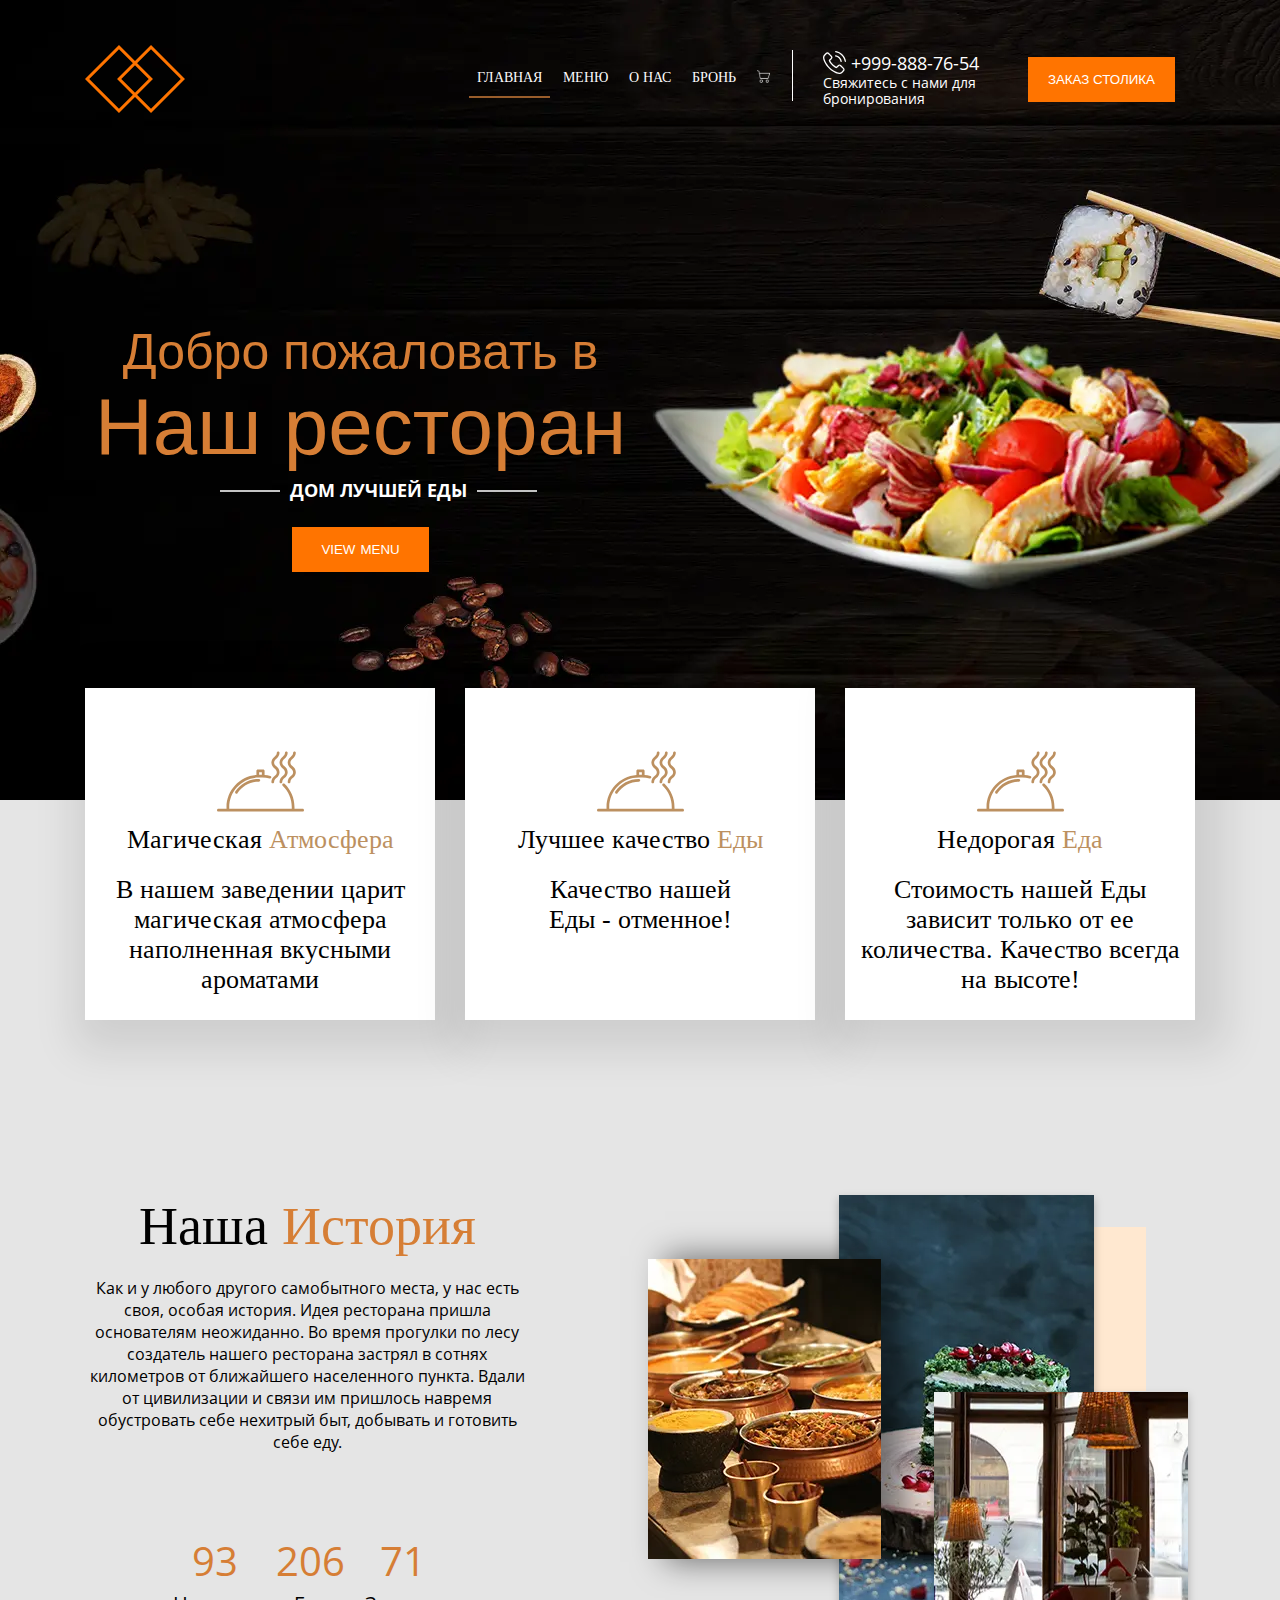
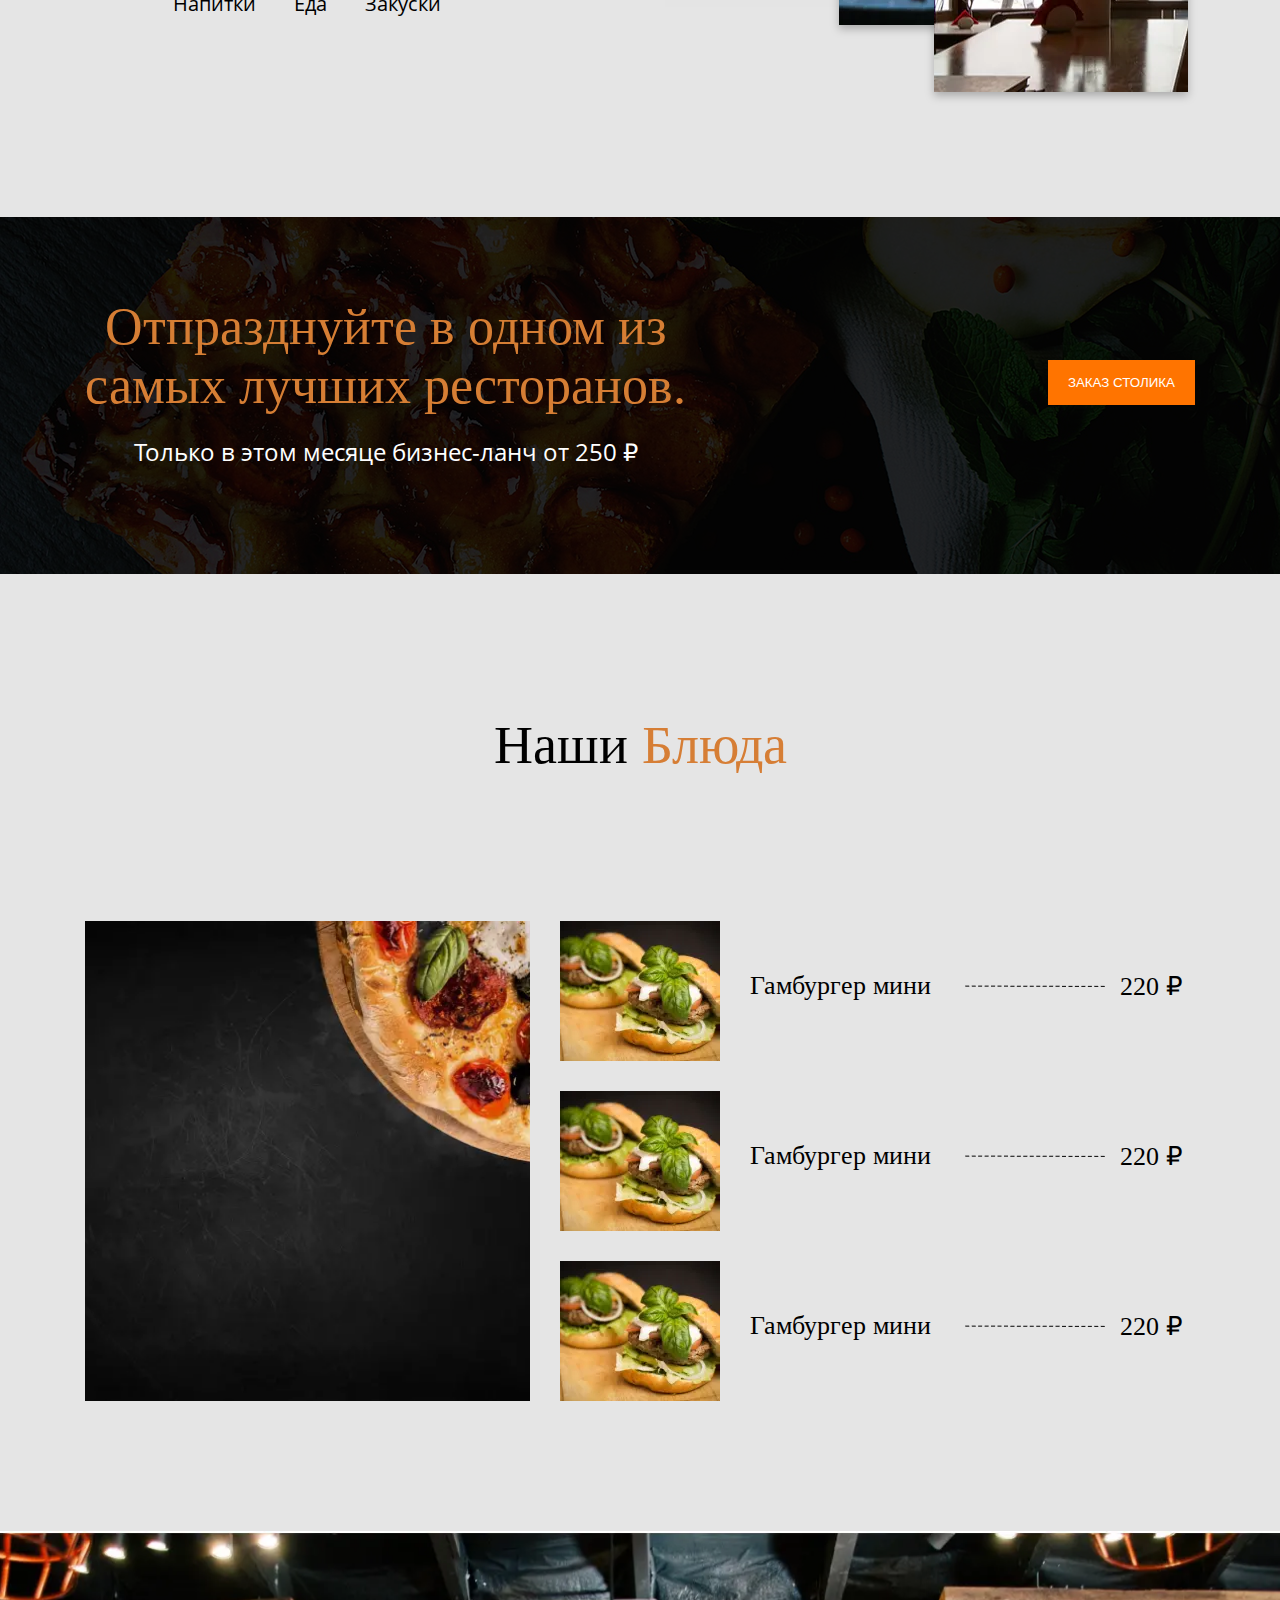
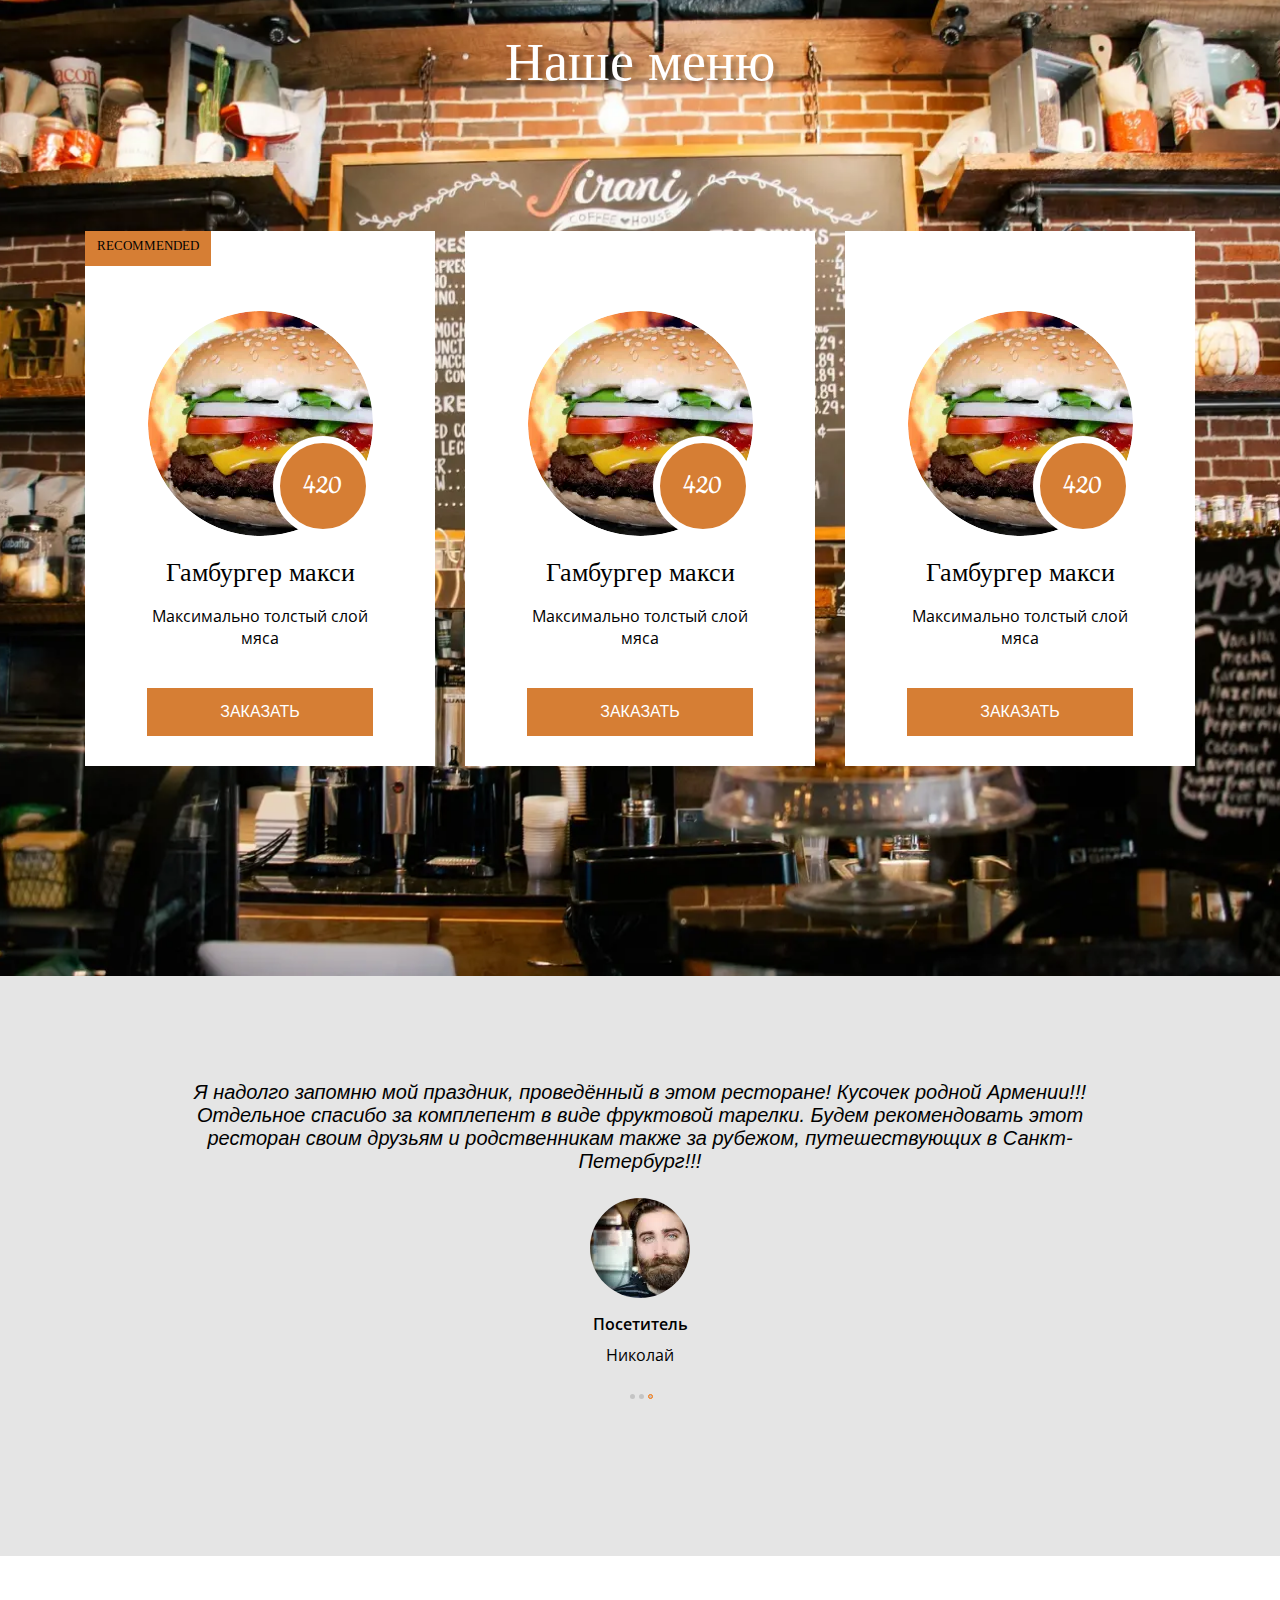
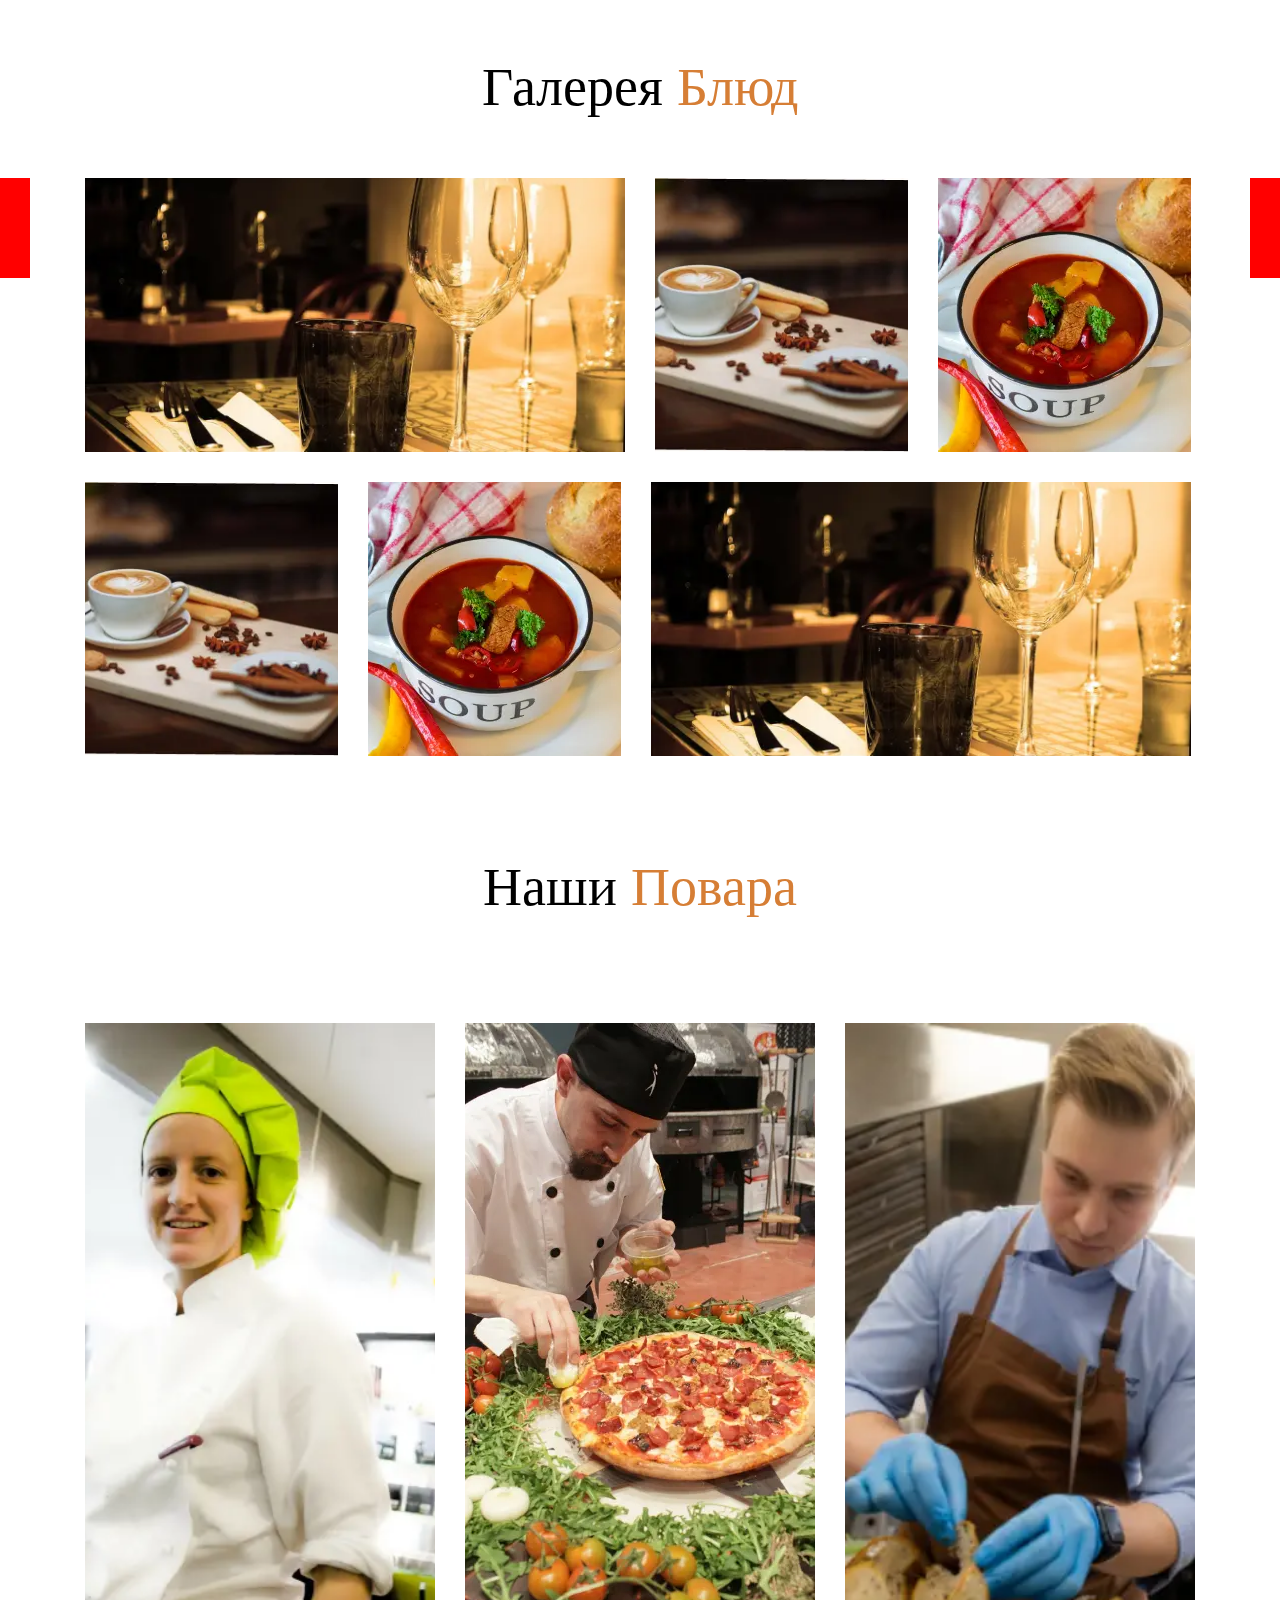
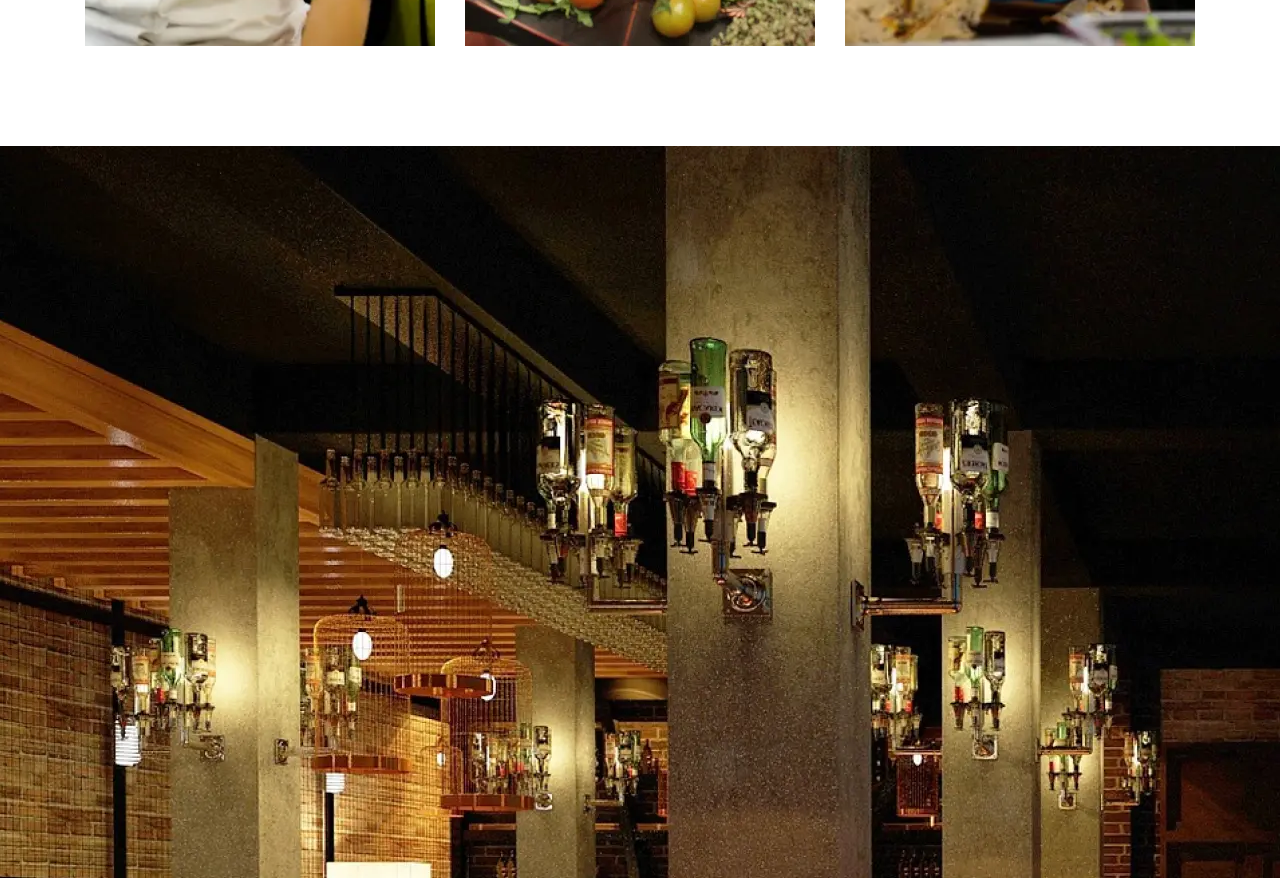
==== commit ab99dfe8: "Правки" ====
--- a/public/index.html
+++ b/public/index.html
@@ -5,7 +5,6 @@
     <meta http-equiv="X-UA-Compatible" content="IE=edge">     <meta name="viewport" content="width=device-width,initial-scale=1">     <link rel="stylesheet" href="css/main.min.css">-  <link rel="stylesheet" href="https://cdn.jsdelivr.net/npm/swiper/swiper-bundle.min.css">     <title>Наш ресторан - ДОМ ЛУЧШЕЙ ЕДЫ</title> </head> <body>@@ -30,7 +29,7 @@
                 </nav>                 <div class="booking booking__wrap">                     <div class="contact">-                        <a href="tel:+9998887654"><picture><source srcset="img/icon/phone.svg" type="image/webp"><img src="img/icon/phone.svg" width="23px" alt=""></picture><span class="number number-header">+999-888-76-54</span></a>+                        <a href="tel:+9998887654"><picture><source srcset="img/icon/phone.svg" type="image/webp"><img src="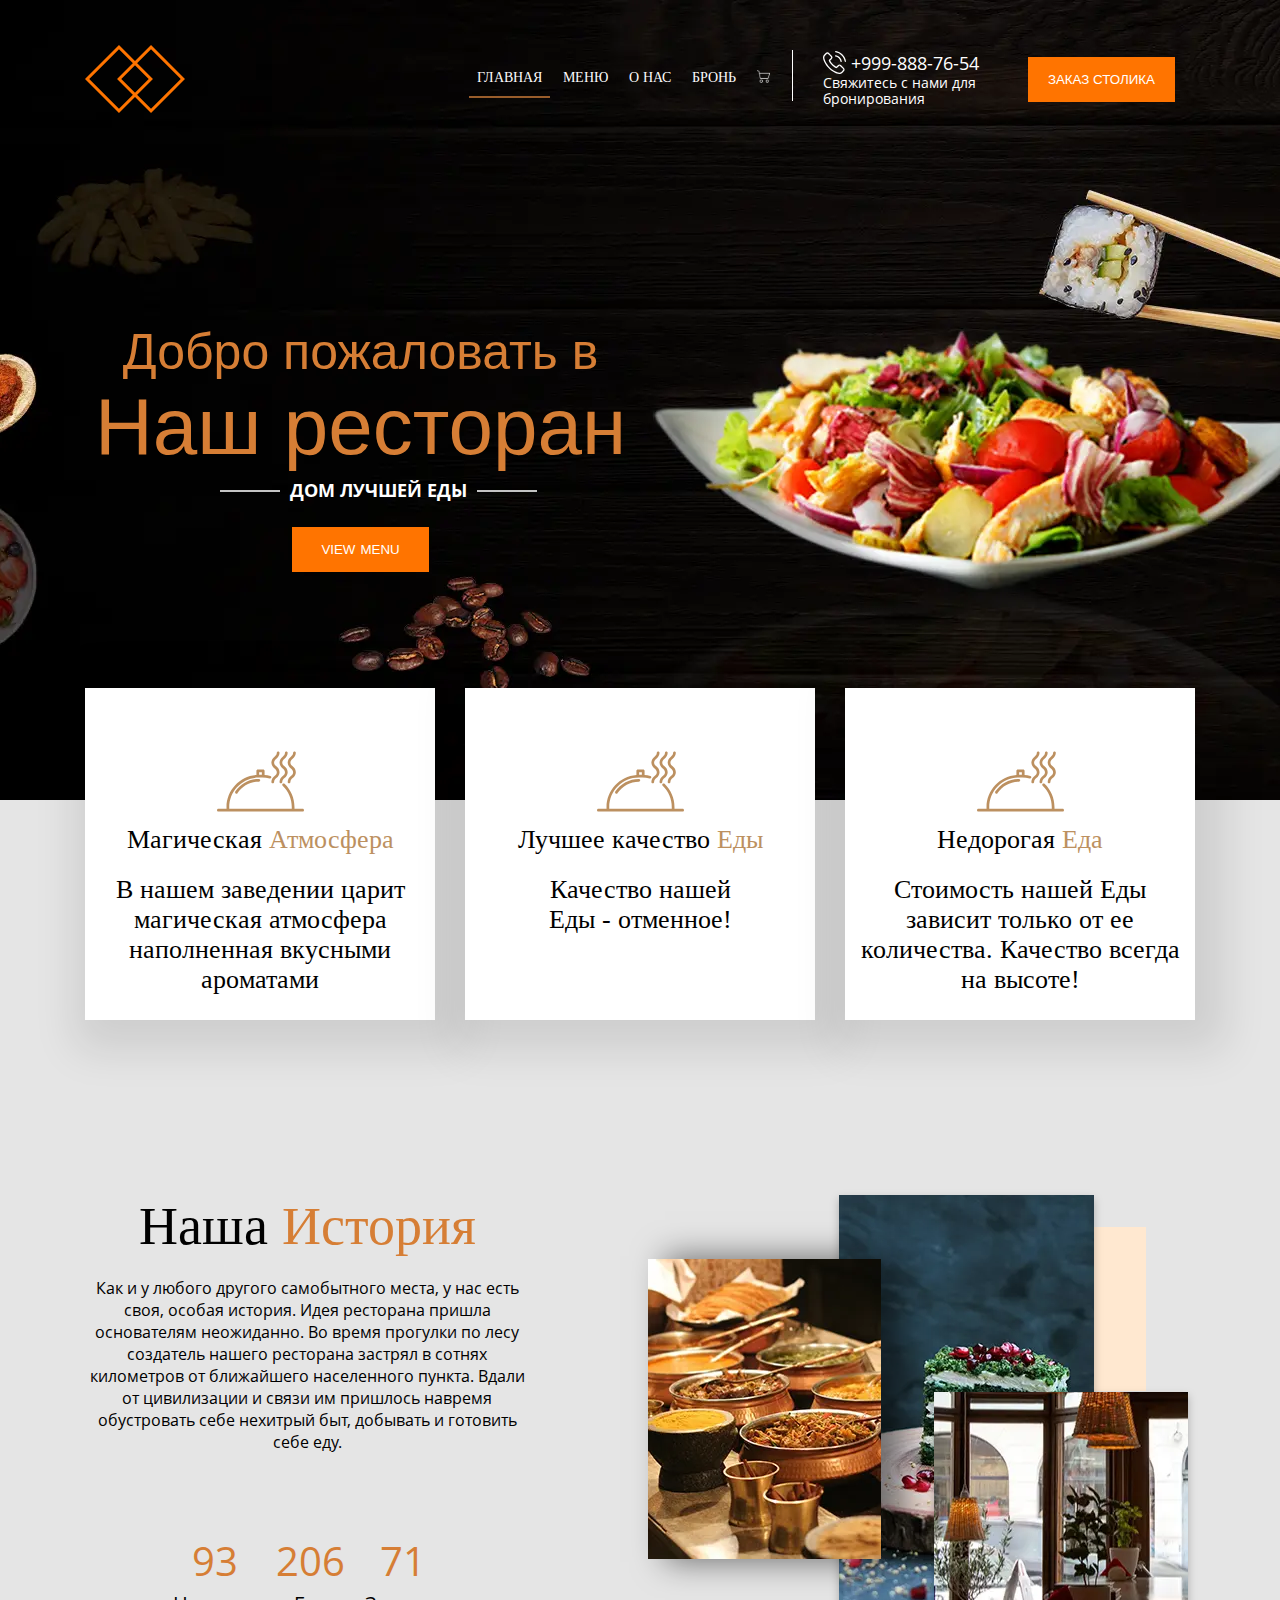
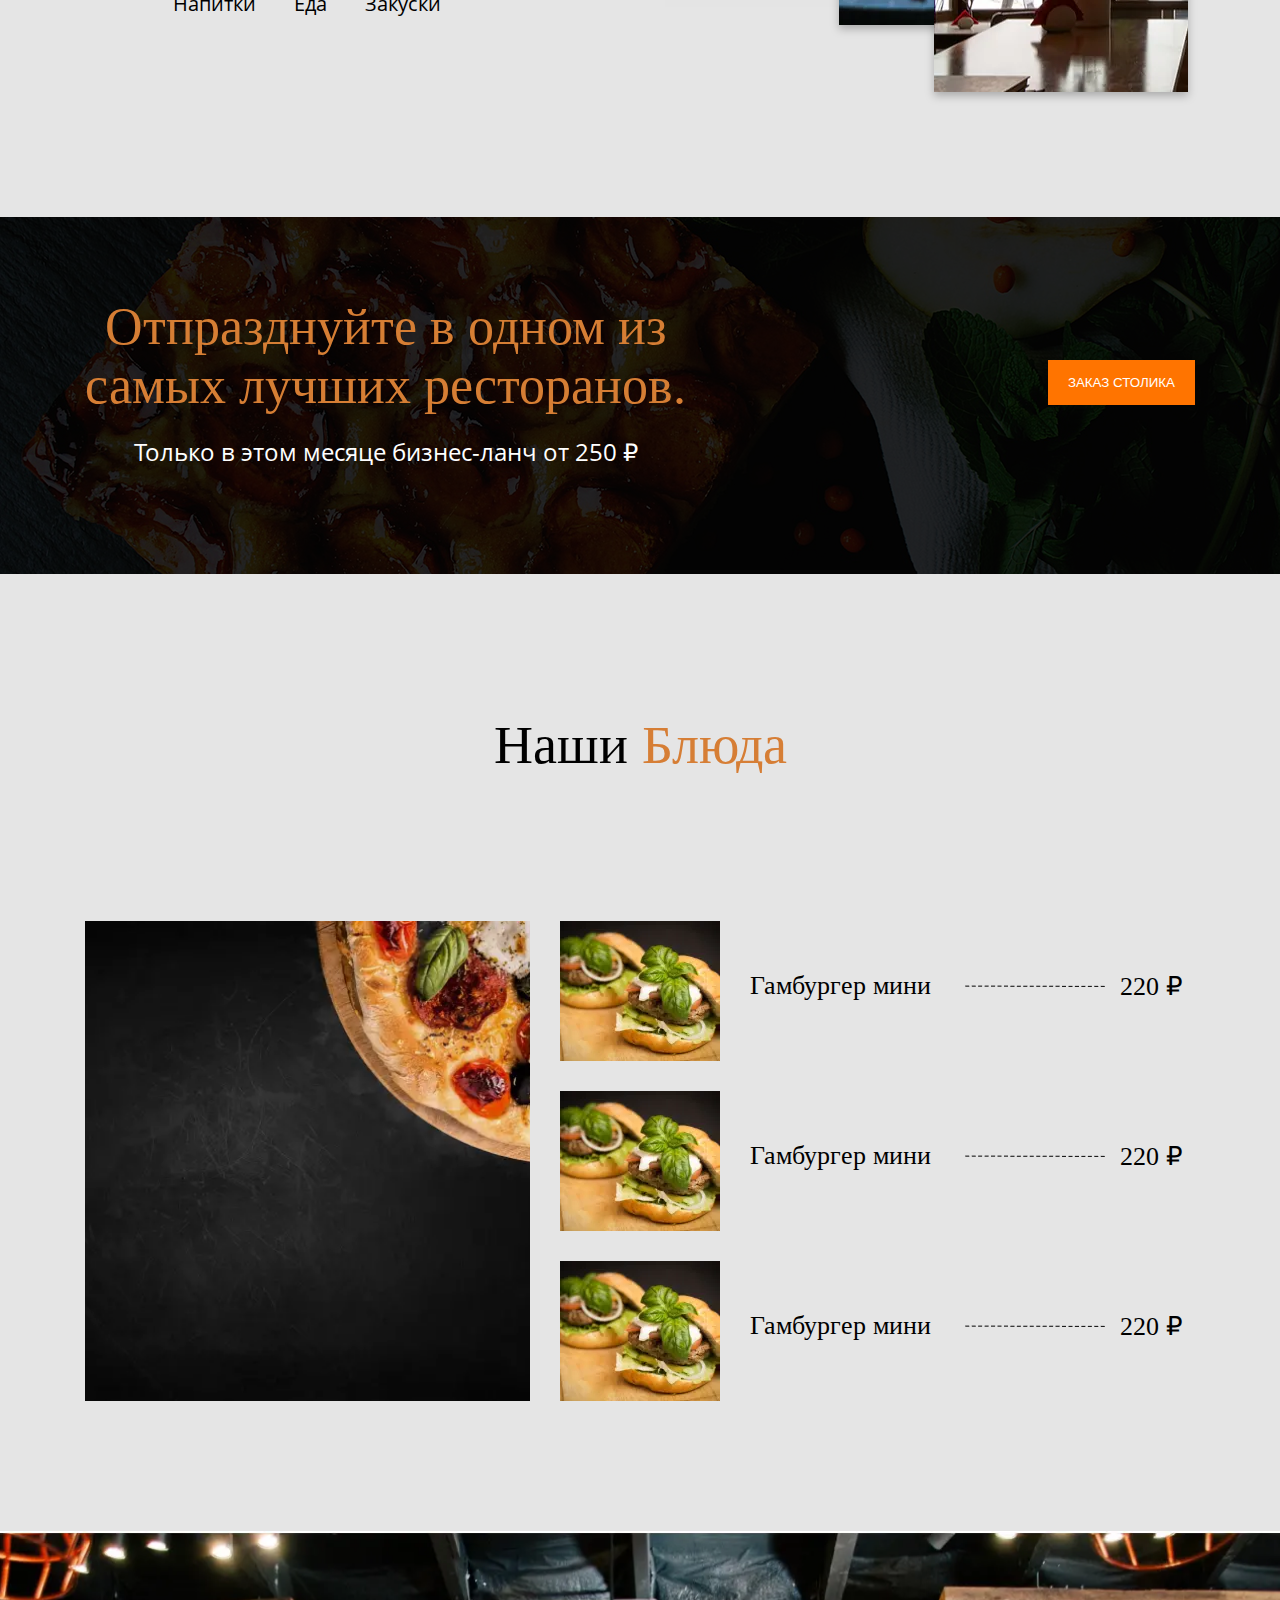
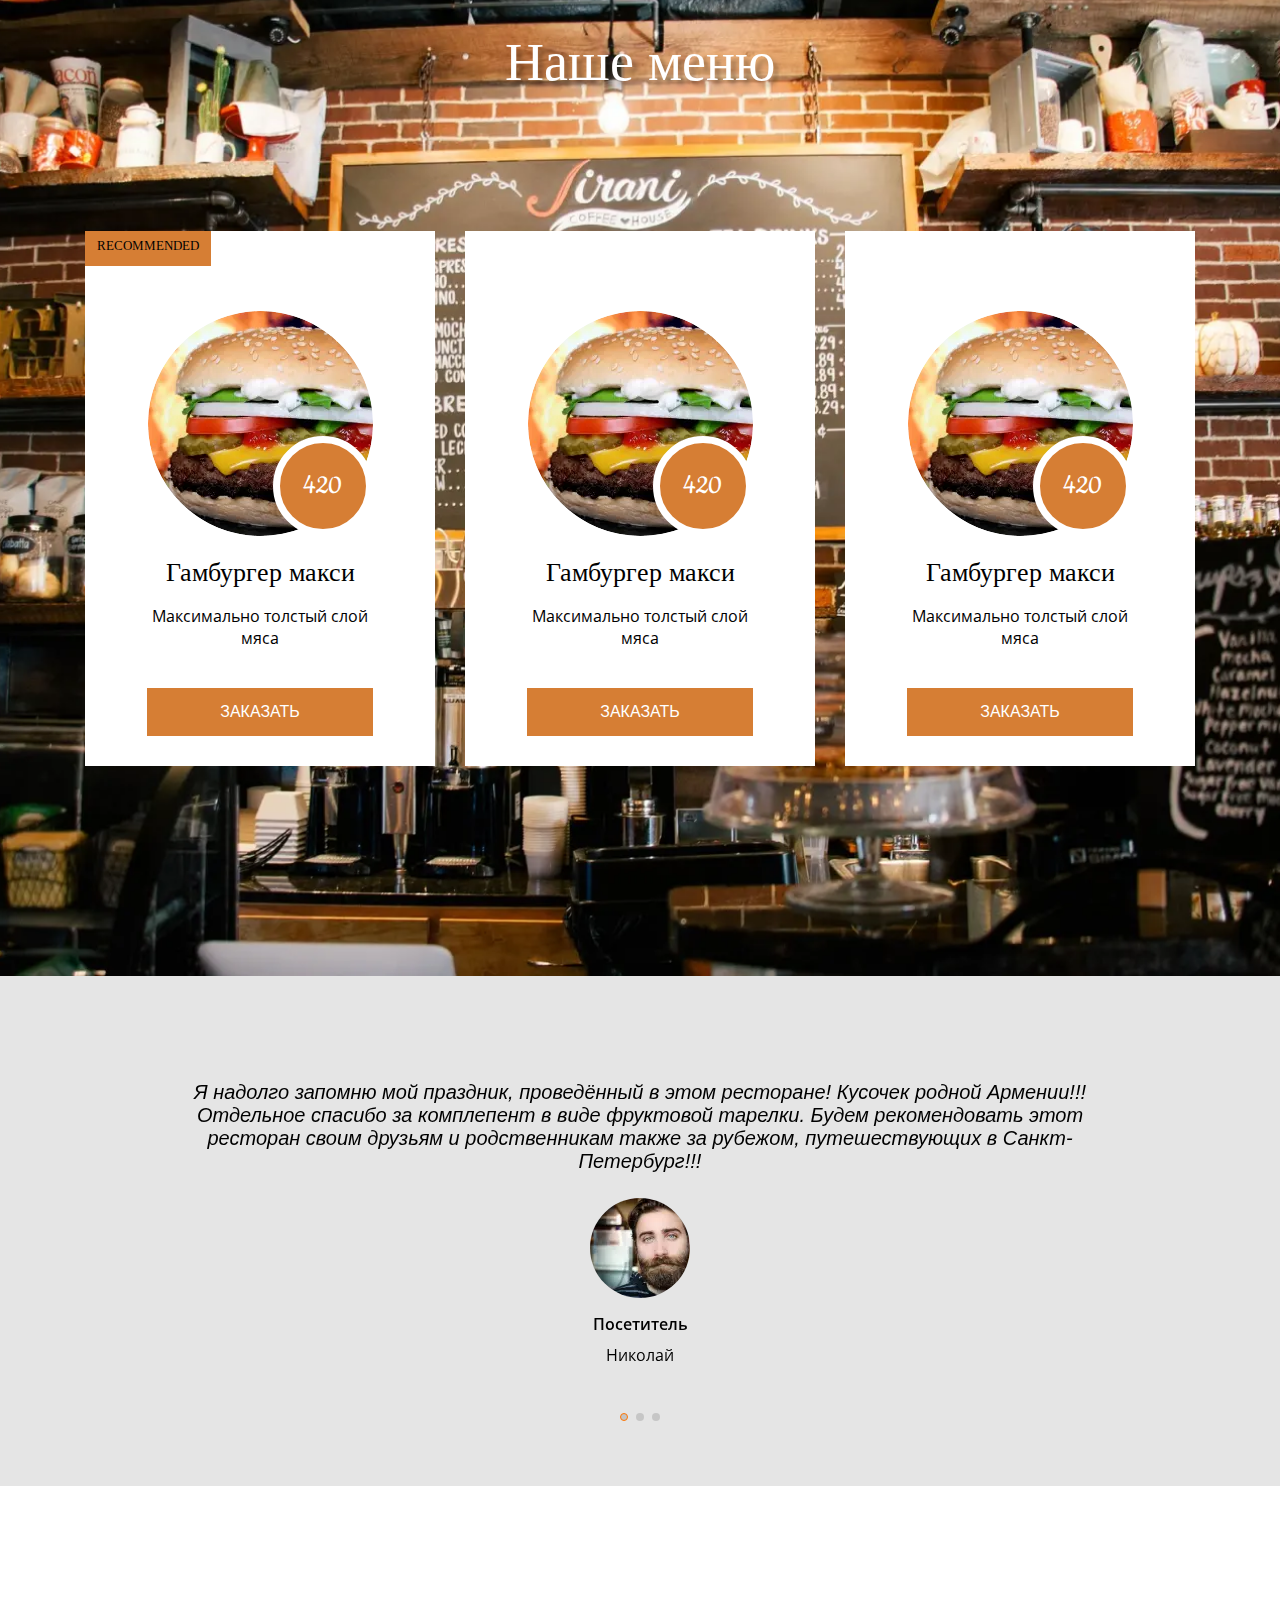
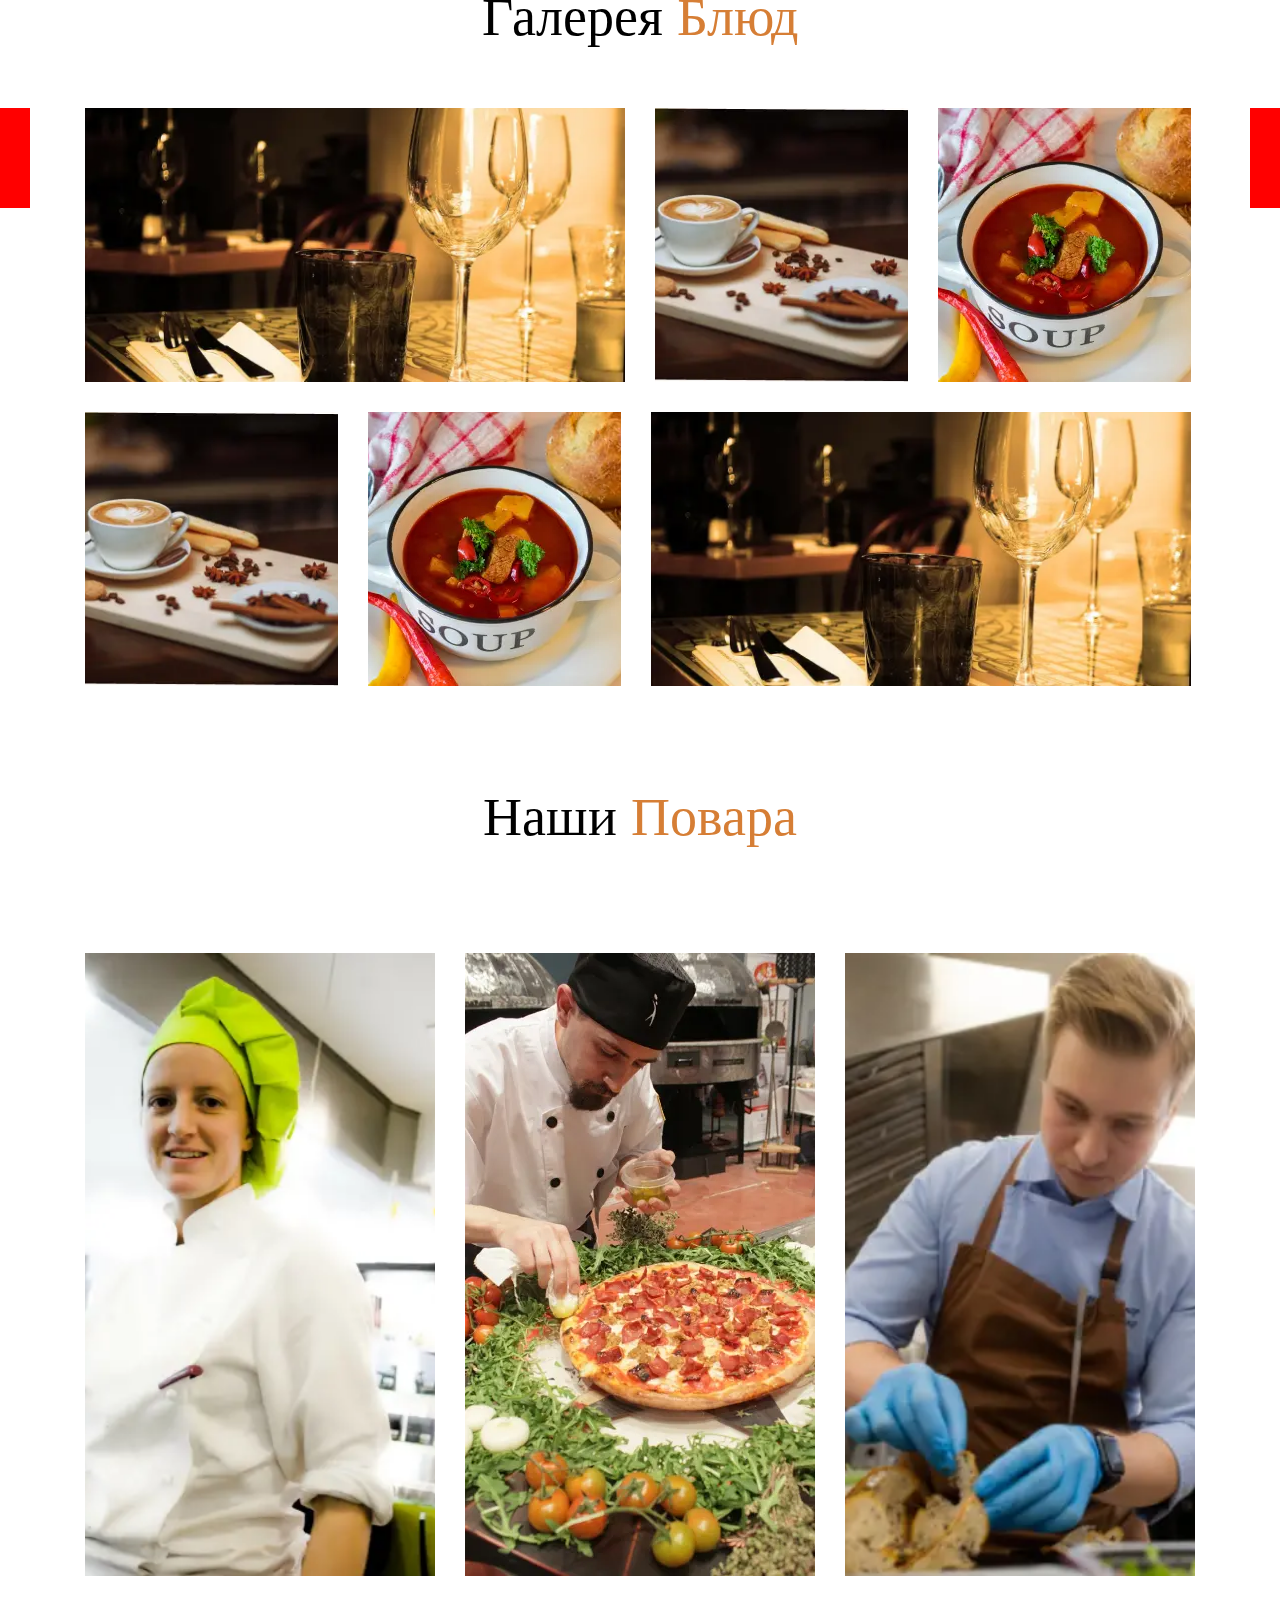
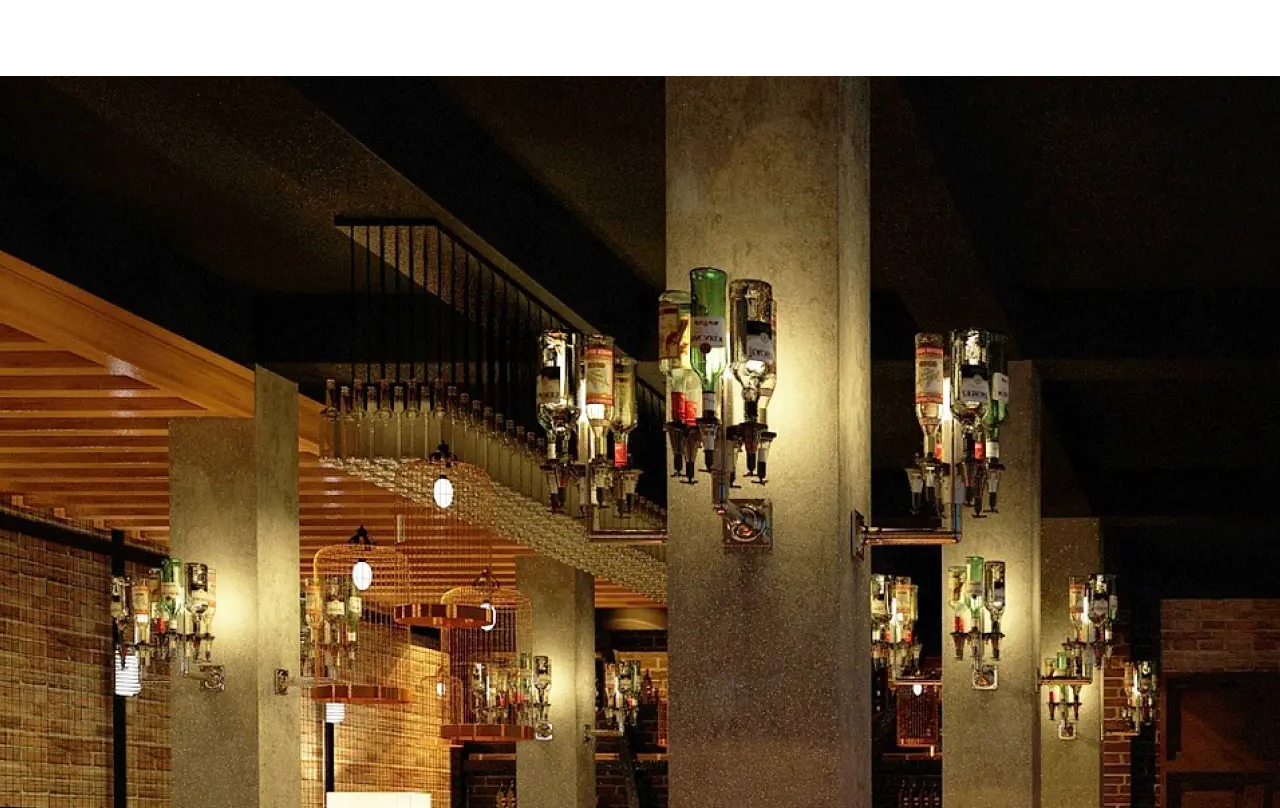
